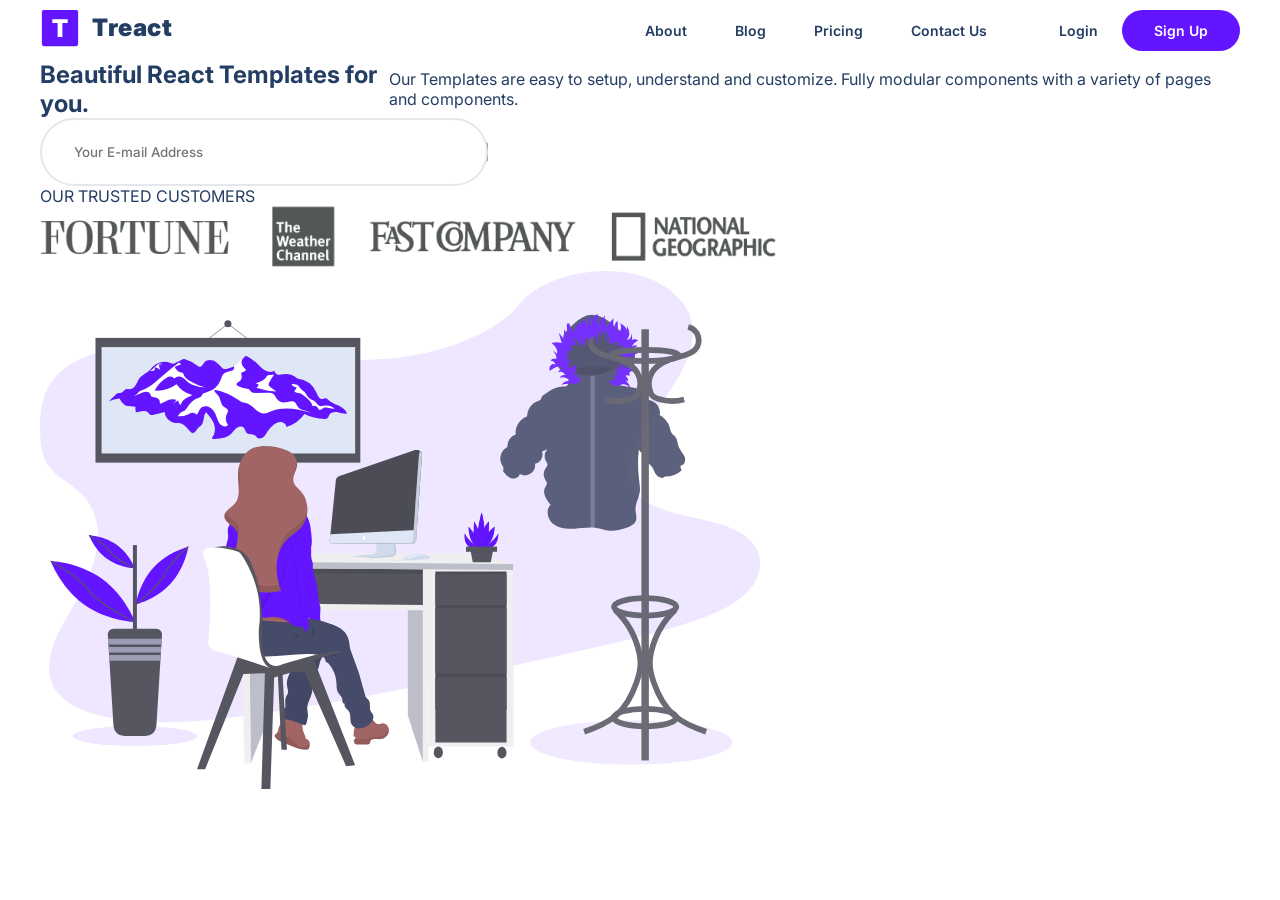
==== Desktop/GitHub Repo/final-project/index.html @ 0d89e8a8 "First steps" ====
<!DOCTYPE html>
<html lang="en">
<head>
    <meta charset="UTF-8">
    <meta name="viewport" content="width=device-width, initial-scale=1.0">
    <title>Treact</title>
    <link rel="stylesheet" href="style.css">
</head>
<body>
    <section class="landing">
        <nav>
            <div class="row nav__row">
                <div class="nav__logo">
                    <img src="./assets/logo.2c489fc453a1783cbadacf914efa3df6.svg" alt="Logo" class="nav__logo--img">
                    <div class="nav__logo--title">Treact</div>
                </div>
                <div class="nav__links">
                    <a href="#" class="nav__link">About</a>
                    <a href="#" class="nav__link">Blog</a>
                    <a href="#" class="nav__link">Pricing</a>
                    <a href="#" class="nav__link">Contact Us</a>
                    <a href="#" class="nav__link login">Login</a>
                    <a href="#" class="nav__link nav__link--primary">Sign Up</a>
                </div>
                <button class="btn__menu"></button>
            </div>
        </nav>
        <div class="menu">
            <button class="btn__menu btn__menu--close"></button>
            <div class="menu__links">
                <a href="#about" class="menu__link">About</a>
                <a href="#blog" class="menu__link">Blog</a>
                <a href="#pricing" class="menu__link">Pricing</a>                    <a href="#contact__us" class="menu__link">Contact Us</a>
                <a href="#login" class="menu__link">Login</a>
                <a href="#signup" class="menu__link menu__link--primary">Sign Up</a>            
            </div>
        </div>
        <header>
            <div class="container">
                <div class="row header__row">
                    <div class="header__description">
                        <h1>
                            Beautiful React Templates <span class="purple">for you.</span>
                        </h1>
                        <p class="header__description--para">
                            Our Templates are easy to setup, understand and customize.  Fully modular components with a variety of pages and components.
                        </p>
                    </div>
                    <div class="header__email">
                        <input type="text" class="header__email--input" placeholder="Your E-mail Address">
                        <button class="header__email--btn">Get Started</button>
                    </div>  
                    <p class="header__customers--title">OUR TRUSTED CUSTOMERS</p>
                    <img src="./assets/customers-logo-strip.680ac7c2e8ae28161d2c.png" alt="" class="header__customers">    
                    <figure class="header__img--wrapper">
                        <img src="./assets/design-illustration-2.6da6a00b20c07c4a9b65d1870679e1b8.svg" alt="" class="header__img">
                    </figure>
                </div>
            </div>
        </header>        

    </section>
    
</body>
</html>
---- Desktop/GitHub Repo/final-project/style.css ----
@import url('https://fonts.googleapis.com/css2?family=DM+Sans:ital,opsz,wght@0,9..40,100..1000;1,9..40,100..1000&family=Inter:ital,opsz,wght@0,14..32,100..900;1,14..32,100..900&family=Roboto:ital,wght@0,100..900;1,100..900&display=swap');

* {
    padding: 0;
    margin: 0;
    box-sizing: border-box;
    color: #243e63;
    font-family: "Inter", sans-serif;
}

.row {
    width: 100%;
    max-width: 1200px;
    margin: 0 auto;
}

a {
    display: inline;
    text-decoration: none;
}

section {
    padding: 0 32px;
}


/* 

NAV 

*/

nav {
    display: flex;
    justify-content: space-between;
    align-items: center;
}

.nav__logo {
    display: flex;
    align-items: center;
    margin: 8px 0;
    padding-bottom: 4px;
}

.nav__logo--img {
    height: 40px;
    width: 40px;
}

.nav__row {
    display: flex;
    justify-content: space-between;
}

.nav__logo--title {
    font-weight: 900;
    font-size: 24px;
    margin-left: 12px;
    padding-bottom: 2px;
    letter-spacing: 0.6px;
}

.nav__links {
    display: flex;
    align-items: center;
    padding-bottom: 2px;
}

.nav__link {
    font-size: 14px;
    font-weight: 600;
    padding-top: 4px;
    margin: 0 24px;
    border-bottom: 2px solid transparent;
}

.login {
    margin-left: 48px;
}

.nav__link--primary {
    margin: 0;
    padding: 10px 32px;
    margin-top: 2px;
    border-radius: 9999px;
    background-color: #6415ff;
    color: white;
    line-height: 1.5;
    border: none;
}

.btn__menu {
    background-color: transparent;
    border: none;
    display: none;
}

button {
    cursor: pointer;
}

.menu {
    position: fixed;
    top: 0;
    right: 0;
    height: 378px;
    margin: 24px 16px;
    padding: 32px;
    background-color: #fff;
    border: 1px solid rgb(229, 231, 235);
    border-radius: 8px;
    z-index: 4;
    visibility: hidden;
    opacity: 0;
    transform: translateX(300%);
    transition: all 300ms ease;
}

.menu__links {
    width: 100%;
    height: 100%;
    display: flex;
    flex-direction: column;
    align-items: center;
}

.menu__link {
    color: #1a202c;
    font-size: 18px;
    font-weight: 600;
    line-height: 1.5;
    margin: 8px 0;
    padding-bottom: 4px;
    border-bottom: 2px solid transparent;
}

.menu__link--primary {
    color: #f7fafc;
    padding: 12px 32px;
    background: 6415ff;
    border-radius: 500px;
    border: none;
}


/*

Header

*/

.header__email {
    width: 100%;
    max-width: 448px;
    height: 68px;
    position: relative;
    display: flex;
    justify-content: flex-end;
    align-items: center;
}

.header__email--input {
    width: 100%;
    border-radius: 500px;
    border: 2px solid rgb(229, 231, 235);
    padding: 20px 192px 20px 32px;
    color: rgb(36, 62, 99);
    font-weight: 500;
    position: absolute;
    top: 0;
    bottom: 0;
    z-index: 1;
    transition: border-color 300ms;
}

.header__row {
    align-items: flex-end;
    
}

.header__description {
    display: flex;
    justify-content: center;
    align-items: center;
}

.header__img {
    width: 100%;
    max-width: 60%;
}


/*

MOBILE RESPONSIVE

*/

@media (max-width: 1024px) {
    header .row {
        flex-direction: column;
        align-items: center;
    }
}
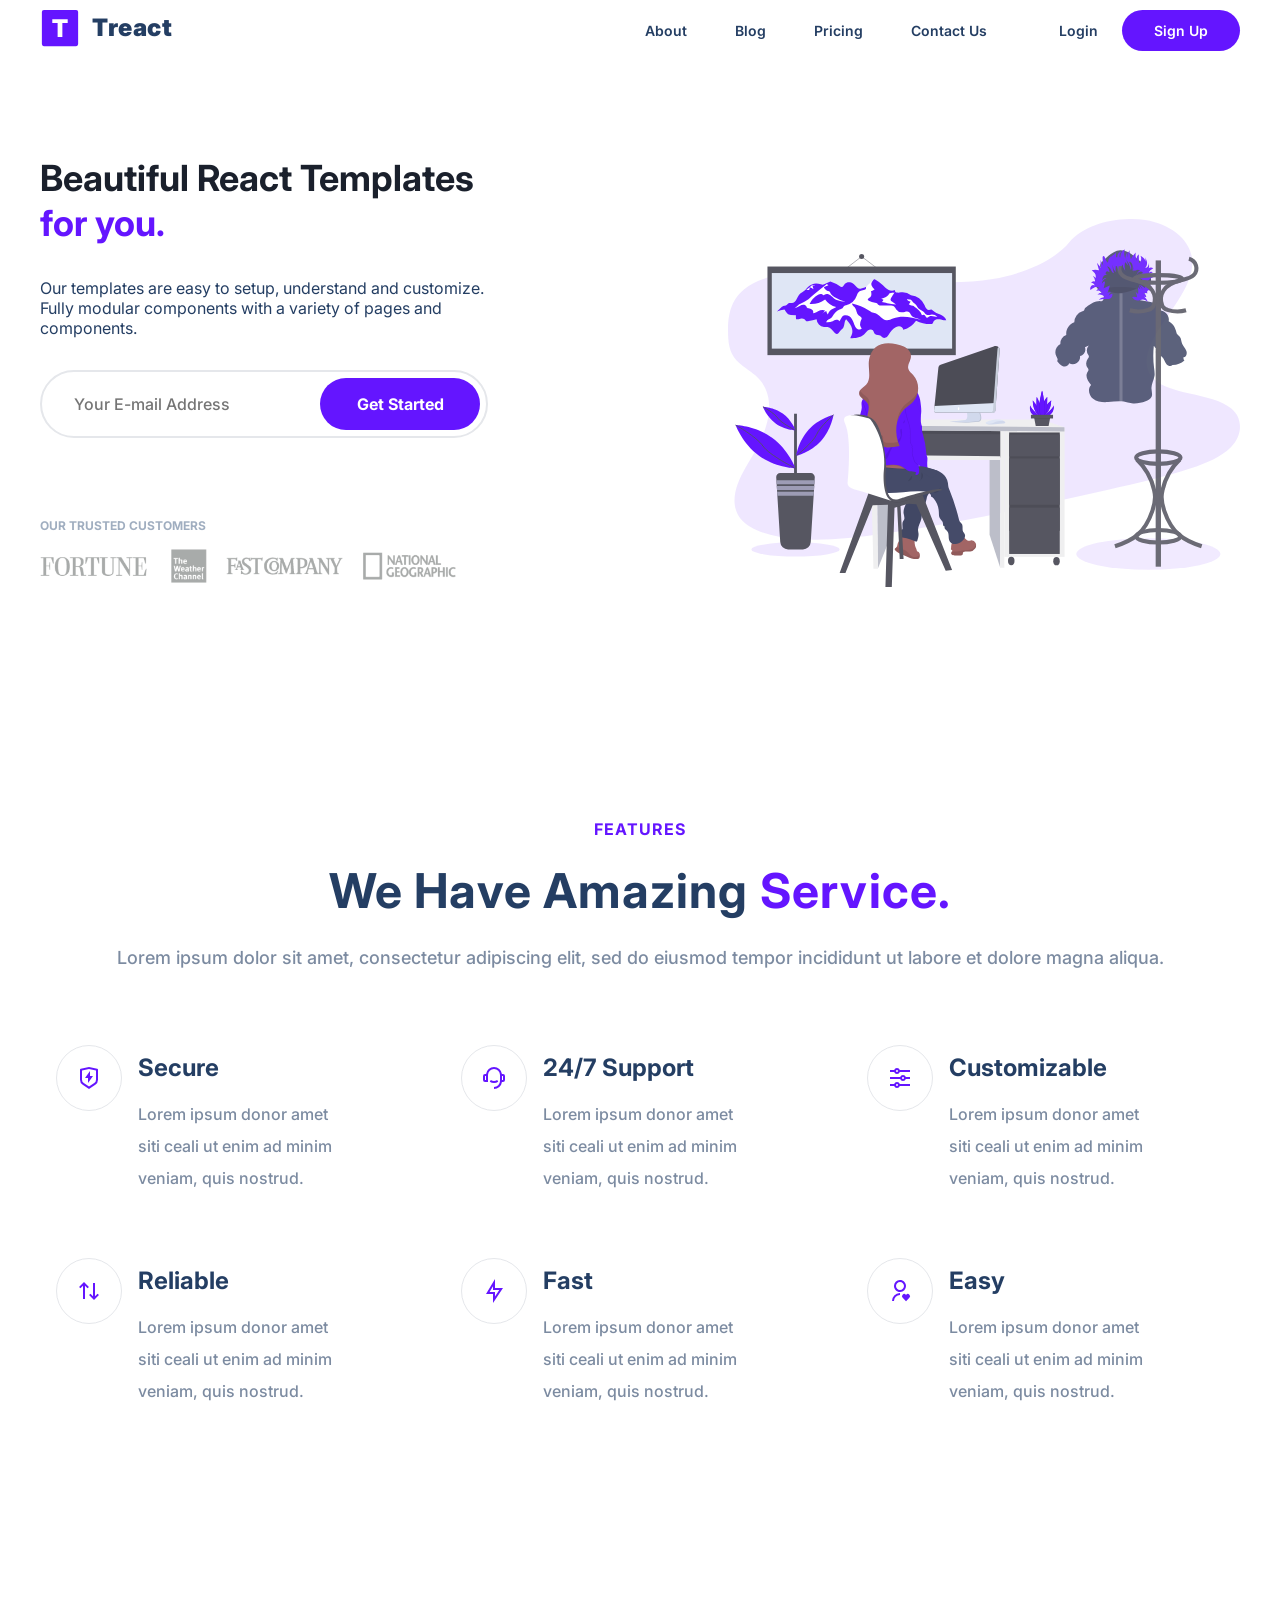
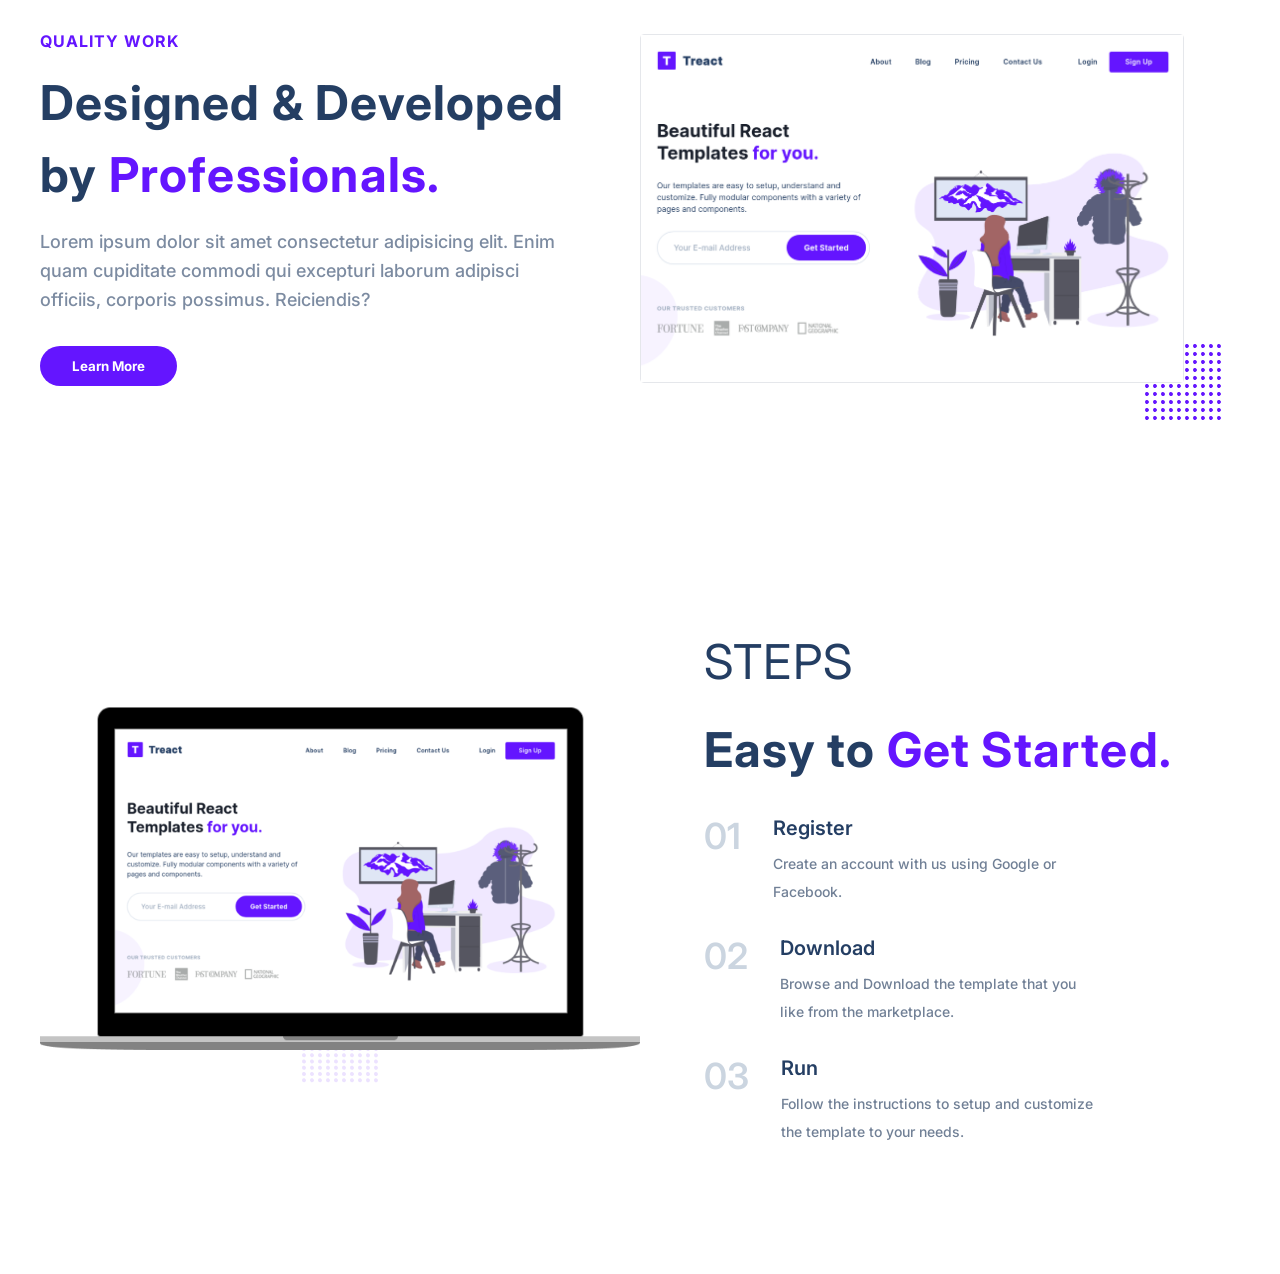
==== commit 5fa5c3f7: "Added Quality, Steps" ====
--- a/Desktop/GitHub Repo/final-project/index.html
+++ b/Desktop/GitHub Repo/final-project/index.html
@@ -22,44 +22,211 @@
                     <a href="#" class="nav__link login">Login</a>
                     <a href="#" class="nav__link nav__link--primary">Sign Up</a>
                 </div>
-                <button class="btn__menu"></button>
+                <button class="btn__menu" onclick="openMenu()">
+                    <svg xmlns="http://www.w3.org/2000/svg" width="24" height="24" viewBox="0 0 24 24" fill="none" stroke="currentColor" stroke-width="2" stroke-linecap="round" stroke-linejoin="round" class="btn__menu--svg">
+                        <line x1="3" y1="12" x2="21" y2="12"></line>
+                        <line x1="3" y1="6" x2="21" y2="6"></line>
+                        <line x1="3" y1="18" x2="21" y2="18"></line>
+                    </svg>
+                </button>
             </div>
         </nav>
         <div class="menu">
-            <button class="btn__menu btn__menu--close"></button>
+            <button class="btn__menu btn__men--close()">
+                <svg xmlns="http://www.w3.org/2000/svg" width="24" height="24" viewBox="0 0 24 24" fill="none" stroke="currentColor" stroke-width="2" stroke-linecap="round" stroke-linejoin="round" class="light___StyledCloseIcon-lj69nl-14 fASujC">
+            <line x1="18" y1="6" x2="6" y2="18"></line>
+            <line x1="6" y1="6" x2="18" y2="18"></line>
+          </svg>
+            </button>
             <div class="menu__links">
-                <a href="#about" class="menu__link">About</a>
-                <a href="#blog" class="menu__link">Blog</a>
-                <a href="#pricing" class="menu__link">Pricing</a>                    <a href="#contact__us" class="menu__link">Contact Us</a>
-                <a href="#login" class="menu__link">Login</a>
-                <a href="#signup" class="menu__link menu__link--primary">Sign Up</a>            
+                <a href="#about" class="menu__link" onclick="closeMenu()">About</a>
+                <a href="#blog" class="menu__link" onclick="closeMenu()">Blog</a>
+                <a href="#pricing" class="menu__link" onclick="closeMenu()">Pricing</a>
+                <a href="#contact us" class="menu__link" onclick="closeMenu()">Contact Us</a>
+                <a href="#login" class="menu__link" onclick="closeMenu()">Login</a>
+                <a href="#signup" class="menu__link" onclick="closeMenu()">Sign up</a>
             </div>
         </div>
         <header>
             <div class="container">
-                <div class="row header__row">
+                <div class="row">
                     <div class="header__description">
                         <h1>
                             Beautiful React Templates <span class="purple">for you.</span>
                         </h1>
                         <p class="header__description--para">
-                            Our Templates are easy to setup, understand and customize.  Fully modular components with a variety of pages and components.
+                            Our templates are easy to setup, understand and customize.  Fully modular components with a variety of pages and components.
                         </p>
-                    </div>
-                    <div class="header__email">
-                        <input type="text" class="header__email--input" placeholder="Your E-mail Address">
-                        <button class="header__email--btn">Get Started</button>
-                    </div>  
-                    <p class="header__customers--title">OUR TRUSTED CUSTOMERS</p>
-                    <img src="./assets/customers-logo-strip.680ac7c2e8ae28161d2c.png" alt="" class="header__customers">    
+                        <div class="header__email">
+                            <input type="text" class="header__email--input" placeholder="Your E-mail Address">
+                            <button class="header__email--btn">Get Started</button>
+                        </div>
+                        <p class="header__customers--title">OUR TRUSTED CUSTOMERS</p>
+                        <img src="./assets/customers-logo-strip.680ac7c2e8ae28161d2c.png" alt="" class="header__customers">
+                    </div>
                     <figure class="header__img--wrapper">
                         <img src="./assets/design-illustration-2.6da6a00b20c07c4a9b65d1870679e1b8.svg" alt="" class="header__img">
                     </figure>
                 </div>
             </div>
-        </header>        
+        </header>
+    </section>
 
-    </section>
+    <main>
+        <section class="features">
+            <div class="container">
+                <div class="row__narrow">
+                    <h4 class="section__tag">FEATURES</h4>
+                    <h2 class="section__title">We Have Amazing <span class="purple">Service.</span></h2>
+                    <div class="section__para">Lorem ipsum dolor sit amet, consectetur adipiscing elit, sed do eiusmod tempor incididunt ut labore et dolore magna aliqua.</div>
+                    <div class="features">
+                        <div class="feature">
+                            <div class="feature__row">
+                                <figure class="feature__img--wrapper">
+                                    <img src="./assets/shield-icon.daefe14b320b14fbd9cbd18908ac93ec.svg" alt="Shield" class="feature__img">
+                                </figure>
+                                <div class="feature__text">
+                                    <h2 class="feature__title">Secure</h2>
+                                    <p class="feature__para">Lorem ipsum donor amet siti ceali ut enim ad minim veniam, quis nostrud.</p>
+                                </div>
+                            </div>
+                        </div>
+                        <div class="feature">
+                            <div class="feature__row">
+                                <figure class="feature__img--wrapper">
+                                    <img src="./assets/support-icon.f9253ffa8cb6ffde5bbaa05eb5136375.svg" alt="Support" class="feature__img">
+                                </figure>
+                                <div class="feature__text">
+                                    <h2 class="feature__title">24/7 Support</h2>
+                                    <p class="feature__para">Lorem ipsum donor amet siti ceali ut enim ad minim veniam, quis nostrud.</p>
+                                </div>
+                            </div>
+                        </div>
+                        <div class="feature">
+                            <div class="feature__row">
+                                <figure class="feature__img--wrapper">
+                                    <img src="./assets/customize-icon.367468c90fd796009b97fbfba67b2c6a.svg" alt="Customizable" class="feature__img">
+                                </figure>
+                                <div class="feature__text">
+                                    <h2 class="feature__title">Customizable</h2>
+                                    <p class="feature__para">Lorem ipsum donor amet siti ceali ut enim ad minim veniam, quis nostrud.</p>
+                                </div>
+                            </div>
+                        </div>
+                        <div class="feature">
+                            <div class="feature__row">
+                                <figure class="feature__img--wrapper">
+                                    <img src="./assets/reliable-icon.1367510a8f0a1bec76dc425d25f92f43.svg" alt="Reliable" class="feature__img">
+                                </figure>
+                                <div class="feature__text">
+                                    <h2 class="feature__title">Reliable</h2>
+                                    <p class="feature__para">Lorem ipsum donor amet siti ceali ut enim ad minim veniam, quis nostrud.</p>
+                                </div>
+                            </div>
+                        </div>
+                        <div class="feature">
+                            <div class="feature__row">
+                                <figure class="feature__img--wrapper">
+                                    <img src="./assets/fast-icon.dbb971a73d4805d2fc3bcdacdb55beba.svg" alt="Fast" class="feature__img">
+                                </figure>
+                                <div class="feature__text">
+                                    <h2 class="feature__title">Fast</h2>
+                                    <p class="feature__para">Lorem ipsum donor amet siti ceali ut enim ad minim veniam, quis nostrud.</p>
+                                </div>
+                            </div>
+                        </div>
+                        <div class="feature">
+                            <div class="feature__row">
+                                <figure class="feature__img--wrapper">
+                                    <img src="./assets/simple-icon.673b7e1750b2a4ef32907fc164828d00.svg" alt="Easy" class="feature__img">
+                                </figure>
+                                <div class="feature__text">
+                                    <h2 class="feature__title">Easy</h2>
+                                    <p class="feature__para">Lorem ipsum donor amet siti ceali ut enim ad minim veniam, quis nostrud.</p>
+                                </div>
+                            </div>
+                        </div>
+                    </div>
+                </div>
+            </div>
+        </section>
+            <section id="quality">
+                <div class="container">
+                    <div class="row">
+                        <div class="quality__description">
+                            <div class="section__tag">Quality Work</div>
+                            <h2 class="section__title">
+                                Designed & Developed by <span class="purple">Professionals.</span>
+                            </h2>
+                            <p class="section__para">
+                                Lorem ipsum dolor sit amet consectetur adipisicing elit. Enim quam cupiditate commodi qui excepturi laborum adipisci officiis, corporis possimus. Reiciendis?
+                            </p>
+                            <button class="btn">Learn More</button>
+                        </div>
+                        <figure class="quality__img--wrapper">
+                            <img src="./assets/hero-screenshot-1.40a097b525c2f8c9808e.png" alt="Hero" class="quality__img">
+                            <svg viewBox="0 0 1280 1280" class="quality__grid">
+                                <path d="M55 33.5C44.5 37 35 47.6 32.8 58.3c-4.3 20.6 16.3 41.2 36.9 36.9 15.5-3.2 27.5-19 26-33.9-1.1-10.5-9-21.3-19-26.2-6.1-2.9-15.5-3.6-21.7-1.6zM183 33.5c-15.1 5-25.3 21.6-22.2 36.2 2.5 11.9 13.6 23 25.4 25.5 19.4 4.1 39.5-14.2 37.5-33.9-1.1-10.5-9-21.3-19-26.2-6.1-2.9-15.5-3.6-21.7-1.6zM311 33.5c-10.5 3.5-20 14.1-22.2 24.8-4.3 20.6 16.3 41.2 36.9 36.9 15.5-3.2 27.5-19 26-33.9-1.1-10.5-9-21.3-19-26.2-6.1-2.9-15.5-3.6-21.7-1.6zM439 33.5c-10.5 3.5-20 14.1-22.2 24.8-4.3 20.6 16.3 41.2 36.9 36.9 15.5-3.2 27.5-19 26-33.9-1.1-10.5-9-21.3-19-26.2-6.1-2.9-15.5-3.6-21.7-1.6zM567 33.5c-10.5 3.5-20 14.1-22.2 24.8-4.3 20.6 16.3 41.2 36.9 36.9 15.5-3.2 27.5-19 26-33.9-1.1-10.5-9-21.3-19-26.2-6.1-2.9-15.5-3.6-21.7-1.6zM695 33.5c-10.5 3.5-20 14.1-22.2 24.8-4.3 20.6 16.3 41.2 36.9 36.9 15.5-3.2 27.5-19 26-33.9-1.1-10.5-9-21.3-19-26.2-6.1-2.9-15.5-3.6-21.7-1.6zM823 33.5c-10.5 3.5-20 14.1-22.2 24.8-4.3 20.6 16.3 41.2 36.9 36.9 15.5-3.2 27.5-19 26-33.9-1.1-10.5-9-21.3-19-26.2-6.1-2.9-15.5-3.6-21.7-1.6zM951 33.5c-10.5 3.5-20 14.1-22.2 24.8-4.3 20.6 16.3 41.2 36.9 36.9 15.5-3.2 27.5-19 26-33.9-1.1-10.5-9-21.3-19-26.2-6.1-2.9-15.5-3.6-21.7-1.6zM1079 33.5c-10.5 3.5-20 14.1-22.2 24.8-2.5 11.7 3.2 24.4 14.2 31.9 10.7 7.4 22.9 7.5 33.7.3 17.7-11.8 20.1-33.8 5.3-48.5-8.5-8.6-20.7-11.9-31-8.5zM1207 33.5c-10.5 3.5-20 14.1-22.2 24.8-2.5 11.7 3.2 24.4 14.2 31.9 10.7 7.4 22.9 7.5 33.7.3 17.7-11.8 20.1-33.8 5.3-48.5-8.5-8.6-20.7-11.9-31-8.5zM55 161.5c-10.5 3.5-20 14.1-22.2 24.8-4.3 20.6 16.3 41.2 36.9 36.9 15.5-3.2 27.5-19 26-33.9-1.1-10.5-9-21.3-19-26.2-6.1-2.9-15.5-3.6-21.7-1.6zM183 161.5c-15.1 5-25.3 21.6-22.2 36.2 2.5 11.9 13.6 23 25.4 25.5 19.4 4.1 39.5-14.2 37.5-33.9-1.1-10.5-9-21.3-19-26.2-6.1-2.9-15.5-3.6-21.7-1.6zM311 161.5c-10.5 3.5-20 14.1-22.2 24.8-4.3 20.6 16.3 41.2 36.9 36.9 15.5-3.2 27.5-19 26-33.9-1.1-10.5-9-21.3-19-26.2-6.1-2.9-15.5-3.6-21.7-1.6zM439 161.5c-10.5 3.5-20 14.1-22.2 24.8-4.3 20.6 16.3 41.2 36.9 36.9 15.5-3.2 27.5-19 26-33.9-1.1-10.5-9-21.3-19-26.2-6.1-2.9-15.5-3.6-21.7-1.6zM567 161.5c-10.5 3.5-20 14.1-22.2 24.8-4.3 20.6 16.3 41.2 36.9 36.9 15.5-3.2 27.5-19 26-33.9-1.1-10.5-9-21.3-19-26.2-6.1-2.9-15.5-3.6-21.7-1.6zM695 161.5c-10.5 3.5-20 14.1-22.2 24.8-4.3 20.6 16.3 41.2 36.9 36.9 15.5-3.2 27.5-19 26-33.9-1.1-10.5-9-21.3-19-26.2-6.1-2.9-15.5-3.6-21.7-1.6zM823 161.5c-10.5 3.5-20 14.1-22.2 24.8-4.3 20.6 16.3 41.2 36.9 36.9 15.5-3.2 27.5-19 26-33.9-1.1-10.5-9-21.3-19-26.2-6.1-2.9-15.5-3.6-21.7-1.6zM951 161.5c-10.5 3.5-20 14.1-22.2 24.8-4.3 20.6 16.3 41.2 36.9 36.9 15.5-3.2 27.5-19 26-33.9-1.1-10.5-9-21.3-19-26.2-6.1-2.9-15.5-3.6-21.7-1.6zM1079 161.5c-10.5 3.5-20 14.1-22.2 24.8-2.5 11.7 3.2 24.4 14.2 31.9 10.7 7.4 22.9 7.5 33.7.3 17.7-11.8 20.1-33.8 5.3-48.5-8.5-8.6-20.7-11.9-31-8.5zM1207 161.5c-10.5 3.5-20 14.1-22.2 24.8-2.5 11.7 3.2 24.4 14.2 31.9 10.7 7.4 22.9 7.5 33.7.3 17.7-11.8 20.1-33.8 5.3-48.5-8.5-8.6-20.7-11.9-31-8.5zM55 289.5c-10.5 3.5-20 14.1-22.2 24.8-4.3 20.6 16.3 41.2 36.9 36.9 15.5-3.2 27.5-19 26-33.9-1.1-10.5-9-21.3-19-26.2-6.1-2.9-15.5-3.6-21.7-1.6zM183 289.5c-10.5 3.5-20 14.1-22.2 24.8-4.3 20.6 16.3 41.2 36.9 36.9 15.5-3.2 27.5-19 26-33.9-1.1-10.5-9-21.3-19-26.2-6.1-2.9-15.5-3.6-21.7-1.6zM311 289.5c-10.5 3.5-20 14.1-22.2 24.8-4.3 20.6 16.3 41.2 36.9 36.9 15.5-3.2 27.5-19 26-33.9-1.1-10.5-9-21.3-19-26.2-6.1-2.9-15.5-3.6-21.7-1.6zM439 289.5c-10.5 3.5-20 14.1-22.2 24.8-4.3 20.6 16.3 41.2 36.9 36.9 15.5-3.2 27.5-19 26-33.9-1.1-10.5-9-21.3-19-26.2-6.1-2.9-15.5-3.6-21.7-1.6zM567 289.5c-10.5 3.5-20 14.1-22.2 24.8-4.3 20.6 16.3 41.2 36.9 36.9 15.5-3.2 27.5-19 26-33.9-1.1-10.5-9-21.3-19-26.2-6.1-2.9-15.5-3.6-21.7-1.6zM695 289.5c-10.5 3.5-20 14.1-22.2 24.8-4.3 20.6 16.3 41.2 36.9 36.9 15.5-3.2 27.5-19 26-33.9-1.1-10.5-9-21.3-19-26.2-6.1-2.9-15.5-3.6-21.7-1.6zM823 289.5c-10.5 3.5-20 14.1-22.2 24.8-4.3 20.6 16.3 41.2 36.9 36.9 15.5-3.2 27.5-19 26-33.9-1.1-10.5-9-21.3-19-26.2-6.1-2.9-15.5-3.6-21.7-1.6zM951 289.5c-10.5 3.5-20 14.1-22.2 24.8-4.3 20.6 16.3 41.2 36.9 36.9 15.5-3.2 27.5-19 26-33.9-1.1-10.5-9-21.3-19-26.2-6.1-2.9-15.5-3.6-21.7-1.6zM1079 289.5c-10.5 3.5-20 14.1-22.2 24.8-4.3 20.6 16.3 41.2 36.9 36.9 15.5-3.2 27.5-19 26-33.9-1.1-10.5-9-21.3-19-26.2-6.1-2.9-15.5-3.6-21.7-1.6zM1207 289.5c-10.5 3.5-20 14.1-22.2 24.8-4.3 20.6 16.3 41.2 36.9 36.9 15.5-3.2 27.5-19 26-33.9-1.1-10.5-9-21.3-19-26.2-6.1-2.9-15.5-3.6-21.7-1.6zM55 417.5c-10.5 3.5-20 14.1-22.2 24.8-4.3 20.6 16.3 41.2 36.9 36.9 15.5-3.2 27.5-19 26-33.9-1.1-10.5-9-21.3-19-26.2-6.1-2.9-15.5-3.6-21.7-1.6zM183 417.5c-10.5 3.5-20 14.1-22.2 24.8-4.3 20.6 16.3 41.2 36.9 36.9 15.5-3.2 27.5-19 26-33.9-1.1-10.5-9-21.3-19-26.2-6.1-2.9-15.5-3.6-21.7-1.6zM311 417.5c-10.5 3.5-20 14.1-22.2 24.8-4.3 20.6 16.3 41.2 36.9 36.9 15.5-3.2 27.5-19 26-33.9-1.1-10.5-9-21.3-19-26.2-6.1-2.9-15.5-3.6-21.7-1.6zM439 417.5c-10.5 3.5-20 14.1-22.2 24.8-4.3 20.6 16.3 41.2 36.9 36.9 15.5-3.2 27.5-19 26-33.9-1.1-10.5-9-21.3-19-26.2-6.1-2.9-15.5-3.6-21.7-1.6zM567 417.5c-10.5 3.5-20 14.1-22.2 24.8-4.3 20.6 16.3 41.2 36.9 36.9 15.5-3.2 27.5-19 26-33.9-1.1-10.5-9-21.3-19-26.2-6.1-2.9-15.5-3.6-21.7-1.6zM695 417.5c-10.5 3.5-20 14.1-22.2 24.8-4.3 20.6 16.3 41.2 36.9 36.9 15.5-3.2 27.5-19 26-33.9-1.1-10.5-9-21.3-19-26.2-6.1-2.9-15.5-3.6-21.7-1.6zM823 417.5c-10.5 3.5-20 14.1-22.2 24.8-4.3 20.6 16.3 41.2 36.9 36.9 15.5-3.2 27.5-19 26-33.9-1.1-10.5-9-21.3-19-26.2-6.1-2.9-15.5-3.6-21.7-1.6zM951 417.5c-10.5 3.5-20 14.1-22.2 24.8-4.3 20.6 16.3 41.2 36.9 36.9 15.5-3.2 27.5-19 26-33.9-1.1-10.5-9-21.3-19-26.2-6.1-2.9-15.5-3.6-21.7-1.6zM1079 417.5c-10.5 3.5-20 14.1-22.2 24.8-4.3 20.6 16.3 41.2 36.9 36.9 15.5-3.2 27.5-19 26-33.9-1.1-10.5-9-21.3-19-26.2-6.1-2.9-15.5-3.6-21.7-1.6zM1207 417.5c-10.5 3.5-20 14.1-22.2 24.8-4.3 20.6 16.3 41.2 36.9 36.9 15.5-3.2 27.5-19 26-33.9-1.1-10.5-9-21.3-19-26.2-6.1-2.9-15.5-3.6-21.7-1.6zM55 545.5c-10.5 3.5-20 14.1-22.2 24.8-4.3 20.6 16.3 41.2 36.9 36.9 15.5-3.2 27.5-19 26-33.9-1.1-10.5-9-21.3-19-26.2-6.1-2.9-15.5-3.6-21.7-1.6zM183 545.5c-10.5 3.5-20 14.1-22.2 24.8-4.3 20.6 16.3 41.2 36.9 36.9 15.5-3.2 27.5-19 26-33.9-1.1-10.5-9-21.3-19-26.2-6.1-2.9-15.5-3.6-21.7-1.6zM311 545.5c-10.5 3.5-20 14.1-22.2 24.8-4.3 20.6 16.3 41.2 36.9 36.9 15.5-3.2 27.5-19 26-33.9-1.1-10.5-9-21.3-19-26.2-6.1-2.9-15.5-3.6-21.7-1.6zM439 545.5c-10.5 3.5-20 14.1-22.2 24.8-4.3 20.6 16.3 41.2 36.9 36.9 15.5-3.2 27.5-19 26-33.9-1.1-10.5-9-21.3-19-26.2-6.1-2.9-15.5-3.6-21.7-1.6zM567 545.5c-10.5 3.5-20 14.1-22.2 24.8-4.3 20.6 16.3 41.2 36.9 36.9 15.5-3.2 27.5-19 26-33.9-1.1-10.5-9-21.3-19-26.2-6.1-2.9-15.5-3.6-21.7-1.6zM695 545.5c-10.5 3.5-20 14.1-22.2 24.8-4.3 20.6 16.3 41.2 36.9 36.9 15.5-3.2 27.5-19 26-33.9-1.1-10.5-9-21.3-19-26.2-6.1-2.9-15.5-3.6-21.7-1.6zM823 545.5c-10.5 3.5-20 14.1-22.2 24.8-4.3 20.6 16.3 41.2 36.9 36.9 15.5-3.2 27.5-19 26-33.9-1.1-10.5-9-21.3-19-26.2-6.1-2.9-15.5-3.6-21.7-1.6zM951 545.5c-10.5 3.5-20 14.1-22.2 24.8-4.3 20.6 16.3 41.2 36.9 36.9 15.5-3.2 27.5-19 26-33.9-1.1-10.5-9-21.3-19-26.2-6.1-2.9-15.5-3.6-21.7-1.6zM1079 545.5c-10.5 3.5-20 14.1-22.2 24.8-4.3 20.6 16.3 41.2 36.9 36.9 15.5-3.2 27.5-19 26-33.9-1.1-10.5-9-21.3-19-26.2-6.1-2.9-15.5-3.6-21.7-1.6zM1207 545.5c-10.5 3.5-20 14.1-22.2 24.8-4.3 20.6 16.3 41.2 36.9 36.9 15.5-3.2 27.5-19 26-33.9-1.1-10.5-9-21.3-19-26.2-6.1-2.9-15.5-3.6-21.7-1.6zM55 673.5c-10.5 3.5-20 14.1-22.2 24.8-4.3 20.6 16.3 41.2 36.9 36.9 15.5-3.2 27.5-19 26-33.9-1.1-10.5-9-21.3-19-26.2-6.1-2.9-15.5-3.6-21.7-1.6zM183 673.5c-10.5 3.5-20 14.1-22.2 24.8-4.3 20.6 16.3 41.2 36.9 36.9 15.5-3.2 27.5-19 26-33.9-1.1-10.5-9-21.3-19-26.2-6.1-2.9-15.5-3.6-21.7-1.6zM311 673.5c-10.5 3.5-20 14.1-22.2 24.8-4.3 20.6 16.3 41.2 36.9 36.9 15.5-3.2 27.5-19 26-33.9-1.1-10.5-9-21.3-19-26.2-6.1-2.9-15.5-3.6-21.7-1.6zM439 673.5c-10.5 3.5-20 14.1-22.2 24.8-4.3 20.6 16.3 41.2 36.9 36.9 15.5-3.2 27.5-19 26-33.9-1.1-10.5-9-21.3-19-26.2-6.1-2.9-15.5-3.6-21.7-1.6zM567 673.5c-10.5 3.5-20 14.1-22.2 24.8-4.3 20.6 16.3 41.2 36.9 36.9 15.5-3.2 27.5-19 26-33.9-1.1-10.5-9-21.3-19-26.2-6.1-2.9-15.5-3.6-21.7-1.6zM695 673.5c-10.5 3.5-20 14.1-22.2 24.8-4.3 20.6 16.3 41.2 36.9 36.9 15.5-3.2 27.5-19 26-33.9-1.1-10.5-9-21.3-19-26.2-6.1-2.9-15.5-3.6-21.7-1.6zM823 673.5c-10.5 3.5-20 14.1-22.2 24.8-4.3 20.6 16.3 41.2 36.9 36.9 15.5-3.2 27.5-19 26-33.9-1.1-10.5-9-21.3-19-26.2-6.1-2.9-15.5-3.6-21.7-1.6zM951 673.5c-10.5 3.5-20 14.1-22.2 24.8-4.3 20.6 16.3 41.2 36.9 36.9 15.5-3.2 27.5-19 26-33.9-1.1-10.5-9-21.3-19-26.2-6.1-2.9-15.5-3.6-21.7-1.6zM1079 673.5c-10.5 3.5-20 14.1-22.2 24.8-4.3 20.6 16.3 41.2 36.9 36.9 15.5-3.2 27.5-19 26-33.9-1.1-10.5-9-21.3-19-26.2-6.1-2.9-15.5-3.6-21.7-1.6zM1207 673.5c-10.5 3.5-20 14.1-22.2 24.8-4.3 20.6 16.3 41.2 36.9 36.9 15.5-3.2 27.5-19 26-33.9-1.1-10.5-9-21.3-19-26.2-6.1-2.9-15.5-3.6-21.7-1.6zM55 801.5c-10.5 3.5-20 14.1-22.2 24.8-4.3 20.6 16.3 41.2 36.9 36.9 15.5-3.2 27.5-19 26-33.9-1.1-10.5-9-21.3-19-26.2-6.1-2.9-15.5-3.6-21.7-1.6zM183 801.5c-10.5 3.5-20 14.1-22.2 24.8-4.3 20.6 16.3 41.2 36.9 36.9 15.5-3.2 27.5-19 26-33.9-1.1-10.5-9-21.3-19-26.2-6.1-2.9-15.5-3.6-21.7-1.6zM311 801.5c-10.5 3.5-20 14.1-22.2 24.8-2.5 11.7 3.2 24.4 14.2 31.9 10.7 7.4 22.9 7.5 33.7.3 17.7-11.8 20.1-33.8 5.3-48.5-8.5-8.6-20.7-11.9-31-8.5zM439 801.5c-10.5 3.5-20 14.1-22.2 24.8-2.5 11.7 3.2 24.4 14.2 31.9 10.7 7.4 22.9 7.5 33.7.3 17.7-11.8 20.1-33.8 5.3-48.5-8.5-8.6-20.7-11.9-31-8.5zM567 801.5c-15.1 5-25.3 21.6-22.2 36.2 2.5 11.9 13.6 23 25.5 25.5 19.3 4.1 39.4-14.2 37.4-33.9-1.1-10.5-9-21.3-19-26.2-6.1-2.9-15.5-3.6-21.7-1.6zM695 801.5c-15.1 5-25.3 21.6-22.2 36.2 2.5 11.9 13.6 23 25.5 25.5 19.3 4.1 39.4-14.2 37.4-33.9-1.1-10.5-9-21.3-19-26.2-6.1-2.9-15.5-3.6-21.7-1.6zM823 801.5c-15.1 5-25.3 21.6-22.2 36.2 2.5 11.9 13.6 23 25.5 25.5 19.3 4.1 39.4-14.2 37.4-33.9-1.1-10.5-9-21.3-19-26.2-6.1-2.9-15.5-3.6-21.7-1.6zM951 801.5c-15.1 5-25.3 21.6-22.2 36.2 2.5 11.9 13.6 23 25.5 25.5 19.3 4.1 39.4-14.2 37.4-33.9-1.1-10.5-9-21.3-19-26.2-6.1-2.9-15.5-3.6-21.7-1.6zM1079 801.5c-10.5 3.5-20 14.1-22.2 24.8-4.3 20.6 16.3 41.2 36.9 36.9 15.5-3.2 27.5-19 26-33.9-1.1-10.5-9-21.3-19-26.2-6.1-2.9-15.5-3.6-21.7-1.6zM1207 801.5c-10.5 3.5-20 14.1-22.2 24.8-4.3 20.6 16.3 41.2 36.9 36.9 15.5-3.2 27.5-19 26-33.9-1.1-10.5-9-21.3-19-26.2-6.1-2.9-15.5-3.6-21.7-1.6zM55 929.5c-10.5 3.5-20 14.1-22.2 24.8-4.3 20.6 16.3 41.2 36.9 36.9 15.5-3.2 27.5-19 26-33.9-1.1-10.5-9-21.3-19-26.2-6.1-2.9-15.5-3.6-21.7-1.6zM183 929.5c-10.5 3.5-20 14.1-22.2 24.8-4.3 20.6 16.3 41.2 36.9 36.9 15.5-3.2 27.5-19 26-33.9-1.1-10.5-9-21.3-19-26.2-6.1-2.9-15.5-3.6-21.7-1.6zM311 929.5c-10.5 3.5-20 14.1-22.2 24.8-2.5 11.7 3.2 24.4 14.2 31.9 10.7 7.4 22.9 7.5 33.7.3 17.7-11.8 20.1-33.8 5.3-48.5-8.5-8.6-20.7-11.9-31-8.5zM439 929.5c-10.5 3.5-20 14.1-22.2 24.8-2.5 11.7 3.2 24.4 14.2 31.9 10.7 7.4 22.9 7.5 33.7.3 17.7-11.8 20.1-33.8 5.3-48.5-8.5-8.6-20.7-11.9-31-8.5zM567 929.5c-15.1 5-25.3 21.6-22.2 36.2 2.5 11.9 13.6 23 25.5 25.5 19.3 4.1 39.4-14.2 37.4-33.9-1.1-10.5-9-21.3-19-26.2-6.1-2.9-15.5-3.6-21.7-1.6zM695 929.5c-15.1 5-25.3 21.6-22.2 36.2 2.5 11.9 13.6 23 25.5 25.5 19.3 4.1 39.4-14.2 37.4-33.9-1.1-10.5-9-21.3-19-26.2-6.1-2.9-15.5-3.6-21.7-1.6zM823 929.5c-15.1 5-25.3 21.6-22.2 36.2 2.5 11.9 13.6 23 25.5 25.5 19.3 4.1 39.4-14.2 37.4-33.9-1.1-10.5-9-21.3-19-26.2-6.1-2.9-15.5-3.6-21.7-1.6zM951 929.5c-15.1 5-25.3 21.6-22.2 36.2 2.5 11.9 13.6 23 25.5 25.5 19.3 4.1 39.4-14.2 37.4-33.9-1.1-10.5-9-21.3-19-26.2-6.1-2.9-15.5-3.6-21.7-1.6zM1079 929.5c-10.5 3.5-20 14.1-22.2 24.8-4.3 20.6 16.3 41.2 36.9 36.9 15.5-3.2 27.5-19 26-33.9-1.1-10.5-9-21.3-19-26.2-6.1-2.9-15.5-3.6-21.7-1.6zM1207 929.5c-10.5 3.5-20 14.1-22.2 24.8-4.3 20.6 16.3 41.2 36.9 36.9 15.5-3.2 27.5-19 26-33.9-1.1-10.5-9-21.3-19-26.2-6.1-2.9-15.5-3.6-21.7-1.6zM55 1057.5c-10.5 3.5-20 14.1-22.2 24.8-4.3 20.6 16.3 41.2 36.9 36.9 15.5-3.2 27.5-19 26-33.9-1.1-10.5-9-21.3-19-26.2-6.1-2.9-15.5-3.6-21.7-1.6zM183 1057.5c-10.5 3.5-20 14.1-22.2 24.8-4.3 20.6 16.3 41.2 36.9 36.9 15.5-3.2 27.5-19 26-33.9-1.1-10.5-9-21.3-19-26.2-6.1-2.9-15.5-3.6-21.7-1.6zM311 1057.5c-10.5 3.5-20 14.1-22.2 24.8-2.5 11.7 3.2 24.4 14.2 31.9 10.7 7.4 22.9 7.5 33.7.3 17.7-11.8 20.1-33.8 5.3-48.5-8.5-8.6-20.7-11.9-31-8.5zM439 1057.5c-10.5 3.5-20 14.1-22.2 24.8-2.5 11.7 3.2 24.4 14.2 31.9 10.7 7.4 22.9 7.5 33.7.3 17.7-11.8 20.1-33.8 5.3-48.5-8.5-8.6-20.7-11.9-31-8.5zM567 1057.5c-10.5 3.5-20 14.1-22.2 24.8-4.3 20.6 16.3 41.2 36.9 36.9 15.5-3.2 27.5-19 26-33.9-1.1-10.5-9-21.3-19-26.2-6.1-2.9-15.5-3.6-21.7-1.6zM695 1057.5c-10.5 3.5-20 14.1-22.2 24.8-4.3 20.6 16.3 41.2 36.9 36.9 15.5-3.2 27.5-19 26-33.9-1.1-10.5-9-21.3-19-26.2-6.1-2.9-15.5-3.6-21.7-1.6zM823 1057.5c-10.5 3.5-20 14.1-22.2 24.8-4.3 20.6 16.3 41.2 36.9 36.9 15.5-3.2 27.5-19 26-33.9-1.1-10.5-9-21.3-19-26.2-6.1-2.9-15.5-3.6-21.7-1.6zM951 1057.5c-10.5 3.5-20 14.1-22.2 24.8-4.3 20.6 16.3 41.2 36.9 36.9 15.5-3.2 27.5-19 26-33.9-1.1-10.5-9-21.3-19-26.2-6.1-2.9-15.5-3.6-21.7-1.6zM1079 1057.5c-10.5 3.5-20 14.1-22.2 24.8-4.3 20.6 16.3 41.2 36.9 36.9 15.5-3.2 27.5-19 26-33.9-1.1-10.5-9-21.3-19-26.2-6.1-2.9-15.5-3.6-21.7-1.6zM1207 1057.5c-10.5 3.5-20 14.1-22.2 24.8-4.3 20.6 16.3 41.2 36.9 36.9 15.5-3.2 27.5-19 26-33.9-1.1-10.5-9-21.3-19-26.2-6.1-2.9-15.5-3.6-21.7-1.6zM55 1185.5c-10.5 3.5-20 14.1-22.2 24.8-4.3 20.6 16.3 41.2 36.9 36.9 15.5-3.2 27.5-19 26-33.9-1.1-10.5-9-21.3-19-26.2-6.1-2.9-15.5-3.6-21.7-1.6zM183 1185.5c-10.5 3.5-20 14.1-22.2 24.8-4.3 20.6 16.3 41.2 36.9 36.9 15.5-3.2 27.5-19 26-33.9-1.1-10.5-9-21.3-19-26.2-6.1-2.9-15.5-3.6-21.7-1.6zM311 1185.5c-10.5 3.5-20 14.1-22.2 24.8-4.3 20.6 16.3 41.2 36.9 36.9 15.5-3.2 27.5-19 26-33.9-1.1-10.5-9-21.3-19-26.2-6.1-2.9-15.5-3.6-21.7-1.6zM439 1185.5c-10.5 3.5-20 14.1-22.2 24.8-4.3 20.6 16.3 41.2 36.9 36.9 15.5-3.2 27.5-19 26-33.9-1.1-10.5-9-21.3-19-26.2-6.1-2.9-15.5-3.6-21.7-1.6zM567 1185.5c-10.5 3.5-20 14.1-22.2 24.8-4.3 20.6 16.3 41.2 36.9 36.9 15.5-3.2 27.5-19 26-33.9-1.1-10.5-9-21.3-19-26.2-6.1-2.9-15.5-3.6-21.7-1.6zM695 1185.5c-10.5 3.5-20 14.1-22.2 24.8-4.3 20.6 16.3 41.2 36.9 36.9 15.5-3.2 27.5-19 26-33.9-1.1-10.5-9-21.3-19-26.2-6.1-2.9-15.5-3.6-21.7-1.6zM823 1185.5c-10.5 3.5-20 14.1-22.2 24.8-4.3 20.6 16.3 41.2 36.9 36.9 15.5-3.2 27.5-19 26-33.9-1.1-10.5-9-21.3-19-26.2-6.1-2.9-15.5-3.6-21.7-1.6zM951 1185.5c-10.5 3.5-20 14.1-22.2 24.8-4.3 20.6 16.3 41.2 36.9 36.9 15.5-3.2 27.5-19 26-33.9-1.1-10.5-9-21.3-19-26.2-6.1-2.9-15.5-3.6-21.7-1.6zM1079 1185.5c-10.5 3.5-20 14.1-22.2 24.8-4.3 20.6 16.3 41.2 36.9 36.9 15.5-3.2 27.5-19 26-33.9-1.1-10.5-9-21.3-19-26.2-6.1-2.9-15.5-3.6-21.7-1.6zM1207 1185.5c-10.5 3.5-20 14.1-22.2 24.8-4.3 20.6 16.3 41.2 36.9 36.9 15.5-3.2 27.5-19 26-33.9-1.1-10.5-9-21.3-19-26.2-6.1-2.9-15.5-3.6-21.7-1.6z"></path>
+                            </svg>
+                        </figure>
+                    </div>
+                </div>
+            </section>
+            <section id="steps">
+                <div class="container">
+                    <div class="row">
+                        <figure class="steps__img--wrapper">
+                            <img src="./assets/hero-screenshot-2.241aac1fbc66db29d873.png" alt="Another Hero" class="steps__img">
+                            <svg viewBox="0 0 1280 1280" class="steps__grid" xmlns="http://www.w3.org/2000/svg">
+                                <defs>
+                                    <path id="line-of-balls" d="M55 33.5C44.5 37 35 47.6 32.8 58.3c-4.3 20.6 16.3 41.2 36.9 36.9 15.5-3.2 27.5-19 26-33.9-1.1-10.5-9-21.3-19-26.2-6.1-2.9-15.5-3.6-21.7-1.6zM183 33.5c-15.1 5-25.3 21.6-22.2 36.2 2.5 11.9 13.6 23 25.4 25.5 19.4 4.1 39.5-14.2 37.5-33.9-1.1-10.5-9-21.3-19-26.2-6.1-2.9-15.5-3.6-21.7-1.6zM311 33.5c-10.5 3.5-20 14.1-22.2 24.8-4.3 20.6 16.3 41.2 36.9 36.9 15.5-3.2 27.5-19 26-33.9-1.1-10.5-9-21.3-19-26.2-6.1-2.9-15.5-3.6-21.7-1.6zM439 33.5c-10.5 3.5-20 14.1-22.2 24.8-4.3 20.6 16.3 41.2 36.9 36.9 15.5-3.2 27.5-19 26-33.9-1.1-10.5-9-21.3-19-26.2-6.1-2.9-15.5-3.6-21.7-1.6zM567 33.5c-10.5 3.5-20 14.1-22.2 24.8-4.3 20.6 16.3 41.2 36.9 36.9 15.5-3.2 27.5-19 26-33.9-1.1-10.5-9-21.3-19-26.2-6.1-2.9-15.5-3.6-21.7-1.6zM695 33.5c-10.5 3.5-20 14.1-22.2 24.8-4.3 20.6 16.3 41.2 36.9 36.9 15.5-3.2 27.5-19 26-33.9-1.1-10.5-9-21.3-19-26.2-6.1-2.9-15.5-3.6-21.7-1.6zM823 33.5c-10.5 3.5-20 14.1-22.2 24.8-4.3 20.6 16.3 41.2 36.9 36.9 15.5-3.2 27.5-19 26-33.9-1.1-10.5-9-21.3-19-26.2-6.1-2.9-15.5-3.6-21.7-1.6zM951 33.5c-10.5 3.5-20 14.1-22.2 24.8-4.3 20.6 16.3 41.2 36.9 36.9 15.5-3.2 27.5-19 26-33.9-1.1-10.5-9-21.3-19-26.2-6.1-2.9-15.5-3.6-21.7-1.6zM1079 33.5c-10.5 3.5-20 14.1-22.2 24.8-2.5 11.7 3.2 24.4 14.2 31.9 10.7 7.4 22.9 7.5 33.7.3 17.7-11.8 20.1-33.8 5.3-48.5-8.5-8.6-20.7-11.9-31-8.5zM1207 33.5c-10.5 3.5-20 14.1-22.2 24.8-2.5 11.7 3.2 24.4 14.2 31.9 10.7 7.4 22.9 7.5 33.7.3 17.7-11.8 20.1-33.8 5.3-48.5-8.5-8.6-20.7-11.9-31-8.5z"></path>
+                                </defs>
+
+                                <!-- Repeat the line 10 times with vertical spacing -->
+                                <g fill="rgba(100, 21, 255, 0.15)">
+                                    <use href="#line-of-balls" transform="translate(0, 0)"></use>
+                                    <use href="#line-of-balls" transform="translate(0, 100)"></use>
+                                    <use href="#line-of-balls" transform="translate(0, 200)"></use>
+                                    <use href="#line-of-balls" transform="translate(0, 300)"></use>
+                                    <use href="#line-of-balls" transform="translate(0, 400)"></use>
+                                    <use href="#line-of-balls" transform="translate(0, 500)"></use>
+                                    <use href="#line-of-balls" transform="translate(0, 600)"></use>
+                                    <use href="#line-of-balls" transform="translate(0, 700)"></use>
+                                    <use href="#line-of-balls" transform="translate(0, 800)"></use>
+                                    <use href="#line-of-balls" transform="translate(0, 900)"></use>
+                                </g>
+                            </svg>
+                        </figure>
+                        <div class="steps__description">
+                            <div class="section__title">STEPS</div>
+                            <h2 class="section__title">Easy to <span class="purple">Get Started.</span></h2>
+                            <div class="step">
+                                <div class="step__number">01</div>
+                                <div class="step__description">
+                                    <div class="step__title">Register</div>
+                                    <p class="step__para">Create an account with us using Google or Facebook.</p>
+                                </div>
+                            </div>
+                            <div class="step">
+                                <div class="step__number">02</div>
+                                <div class="step__description">
+                                    <div class="step__title">Download</div>
+                                    <p class="step__para">Browse and Download the template that you like from the marketplace.</p>
+                                </div>
+                            </div>
+                            <div class="step">                                
+                                <div class="step__number">03</div>
+                                <div class="step__description">
+                                    <div class="step__title">Run</div>
+                                    <p class="step__para">Follow the instructions to setup and customize the template to your needs.</p>
+                                </div>
+                            </div>
+                        </div>
+                    </div>
+                </div>
+            </section>
+        
+    </main>
     
 </body>
 </html>
--- a/Desktop/GitHub Repo/final-project/style.css
+++ b/Desktop/GitHub Repo/final-project/style.css
@@ -22,6 +22,36 @@
 section {
     padding: 0 32px;
 }
+
+button {
+    cursor: pointer;
+}
+
+.purple {
+    color: #6415ff;
+}
+
+.container {
+    padding: 96px 0;
+}
+
+header .row {
+    display: flex;
+    align-items: center;
+    justify-content: space-between;
+}
+
+img {
+    width: 100%;
+}
+
+.row__narrow {
+    display: flex;
+    flex-direction: column;
+    align-items: center;
+}
+
+
 
 
 /* 
@@ -94,10 +124,7 @@
     background-color: transparent;
     border: none;
     display: none;
-}
-
-button {
-    cursor: pointer;
+    transition: all 300ms ease;
 }
 
 .menu {
@@ -143,6 +170,12 @@
     border: none;
 }
 
+.btn__men--close {
+    position: fixed;
+    top: 24px;
+    right: 18px;
+}
+
 
 /*
 
@@ -166,6 +199,7 @@
     border: 2px solid rgb(229, 231, 235);
     padding: 20px 192px 20px 32px;
     color: rgb(36, 62, 99);
+    font-size: 16px;
     font-weight: 500;
     position: absolute;
     top: 0;
@@ -174,15 +208,39 @@
     transition: border-color 300ms;
 }
 
-.header__row {
-    align-items: flex-end;
-    
+.header__email--btn {
+    z-index: 2;
+    margin: 8px;
+    height: calc(100% - 16px);
+    border-radius: 500px;
+    width: 160px;
+    border: none;
+    background-color: #6415ff;
+    color: #fff;
+    font-weight: 700;
+    font-size: 16px;
+    transition: all 300ms ease;
+}
+
+.header__customers--title {
+    margin-top: 80px;
+    color: #a0aec0;
+    font-size: 12px;
+    font-weight: 700;
+}
+
+.header__customers {
+    margin-top: 16px;
+    padding-right: 128px;
+    opacity: 0.5;
 }
 
 .header__description {
-    display: flex;
-    justify-content: center;
-    align-items: center;
+    width: 40%;
+}
+
+.header__description--para {
+    margin: 32px 0;
 }
 
 .header__img {
@@ -190,16 +248,291 @@
     max-width: 60%;
 }
 
+.header__img--wrapper {
+    width: calc(100% - 40%);
+}
+
+
+
 
 /*
 
+FEATURES
+
+*/
+
+#features {
+    position: relative;
+}
+
+.section__tag {
+    font-size: 16px;
+    color: #6415ff;
+    letter-spacing: 1px;
+    font-weight: 700;
+    text-transform: uppercase;
+}
+
+#features .section__title {
+    text-align: center;
+}
+
+.section__title {
+    font-size: 48px;
+    font-weight: 900px;
+    color: rgb(36, 62, 99);
+    line-height: 1.5;
+    margin: 16px 0;
+    letter-spacing: 0.025em;
+}
+
+#features .section__para {
+    text-align: center;
+    max-width: 576px;
+}
+
+.section__para {
+    font-size: 18px;
+    font-weight: 500;
+    color: #7c8ba1;
+    line-height: 1.625;
+}
+
+.features {
+    display: flex;
+    flex-wrap: wrap;
+    margin-top: 40px;
+}
+
+.feature {
+    width: calc(100% / 3);
+}
+
+.feature__row {
+    display: flex;
+    align-items: flex-start;
+    padding: 32px 24px;
+}
+
+.feature__img--wrapper {
+    display: flex;
+    padding: 20px;
+    border: 1px solid #e5e7eb;
+    border-radius: 500px;
+}
+
+.feature__img {
+    width: 24px;
+    height: 24px;
+}
+
+.feature__text {
+    margin-top: 8px;
+    margin-left: 16px;
+}
+
+.feature__para {
+    margin-top: 16px;
+    font-size: 16px;
+    max-width: calc(634px / 3);
+    color: rgb(124, 139, 161);
+    line-height: 2;
+    font-weight: 500;
+}
+
+
+/*
+
+QUALITY
+
+*/
+
+.quality__description, .quality__img--wrapper {
+    width: 50%;
+}
+
+#quality .btn {
+    margin-top: 32px;
+}
+
+.btn {
+    background-color: #6415ff;
+    padding: 12px 32px;
+    border: none;
+    border-radius: 500px;
+    color: #fff;
+    font-weight: bold;
+    transition: all 300ms ease;
+}
+
+.quality__img--wrapper {
+    border-radius: 4px;
+    border: 1px solid rgb(229, 231, 235);
+    position: relative;
+    margin: 0 56px;
+    z-index: 2;
+    display: flex;
+}
+
+#quality .row {
+    display: flex;
+    justify-content: space-between;
+    align-items: center;
+}
+
+.quality__img {
+    z-index: 1;
+}
+
+.quality__grid {
+    transform: translateX(50%) translateY(50%) scaleX(1);
+    width: 80px;
+    height: 80px;
+    position: absolute;
+    right: 0px;
+    bottom: 0px;
+    fill: rgb(100, 21, 255);
+    z-index: 0;
+    display: block;
+}
+
+
+/*
+
+STEPS
+
+*/
+
+#steps .row {
+    display: flex;
+    justify-content: space-between;
+    align-items: center;
+}
+
+.steps__description,
+.steps__img--wrapper {
+    width: 50%;
+}
+
+.steps__img--wrapper {
+    display: flex;
+    position: relative;
+}
+
+.steps {
+    z-index: 2;
+}
+
+.steps__grid {
+    position: absolute;
+    bottom: 100px;
+    left: 50%;
+    transform: translateX(-50%);
+    width: 10rem;
+    height: 10rem;
+    opacity: 0.8;
+    z-index: -10;
+    color: rgb(100, 21, 255);
+    fill: currentColor;
+}
+
+.steps__description {
+    padding: 32px 0;
+    padding-left: 64px;
+}
+
+.step {
+    display: flex;
+    align-items: flex-start;
+    margin-top: 32px;
+}
+
+.step__number {
+    color: #cbd5e0;
+    font-size: 36px;
+    font-weight: 600;
+    line-height: 1;
+}
+
+.step__description {
+    display: flex;
+    flex-direction: column;
+    margin-left: 32px; 
+    max-width: 320px; 
+}
+
+.step__title {
+    font-weight: 600;
+    font-size: 20px;
+    color: #243e63;
+    line-height: 1;
+}
+
+.step__para {
+    font-size: 14px;
+    color: #718096;
+    margin-top: 12px;
+    font-weight: 500;
+    line-height: 2;
+
+}
+
+/*
+
 MOBILE RESPONSIVE
 
 */
+
+@media (max-width: 1280px) {
+    header .row {
+        align-items: flex-end;
+    }
+
+    h1 {
+        font-size: 36px;
+        color: #1a202c;
+        line-height: 1.25;
+    }
+
+    .header__description--para {
+        font-size: 16px;
+    }
+
+    .header__customers {
+        padding-right: 64px;
+    }
+
+    .header__img--wrapper {
+        display: flex;
+        justify-content: flex-end;
+    }
+
+    .header__img {
+        max-width: 512px;
+    }
+
+    .steps__grid {
+    height: 5rem;
+    width: 5rem;
+    bottom: -50px;
+}
+}
 
 @media (max-width: 1024px) {
     header .row {
         flex-direction: column;
         align-items: center;
     }
+
+    .btn__menu {
+        display: block;
+    }
+
+    .nav__links {
+        display: none;
+    }
+
+    .header__description--para {
+    font-size: 16px;
+}
 }
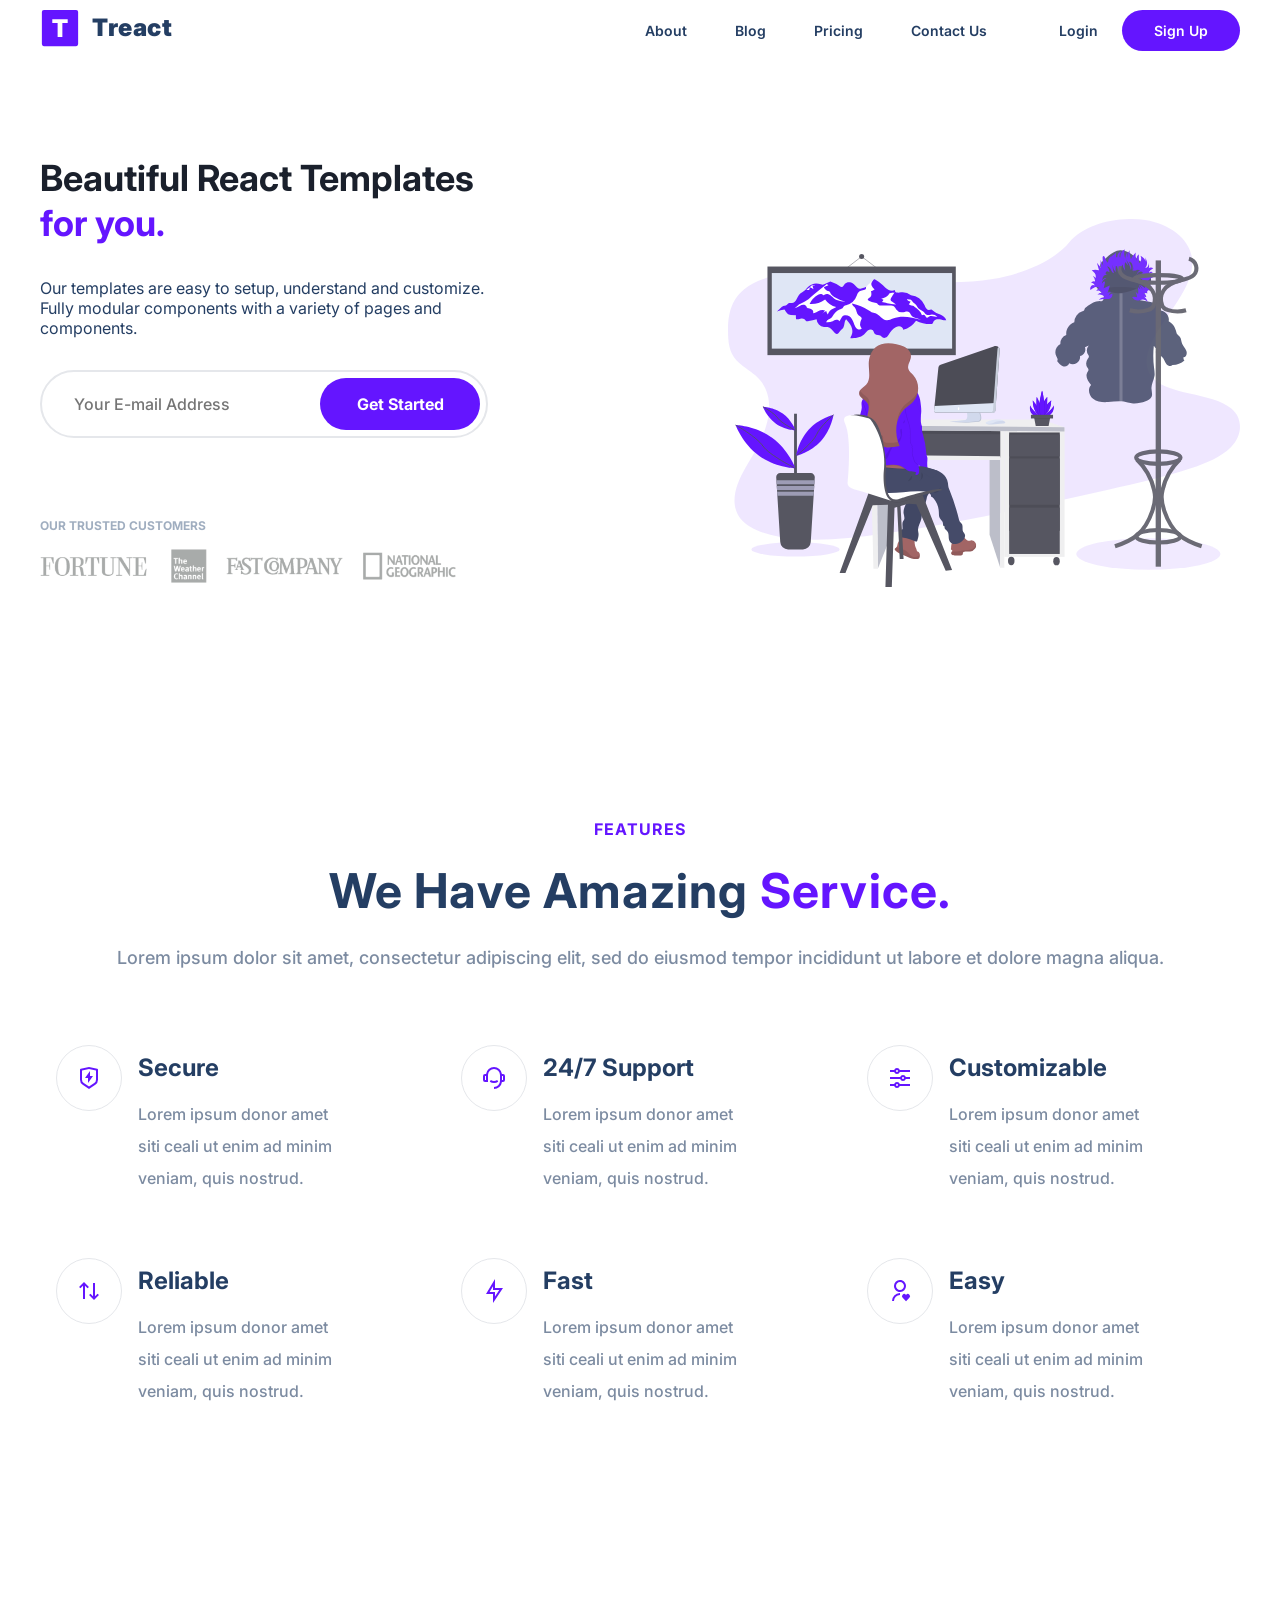
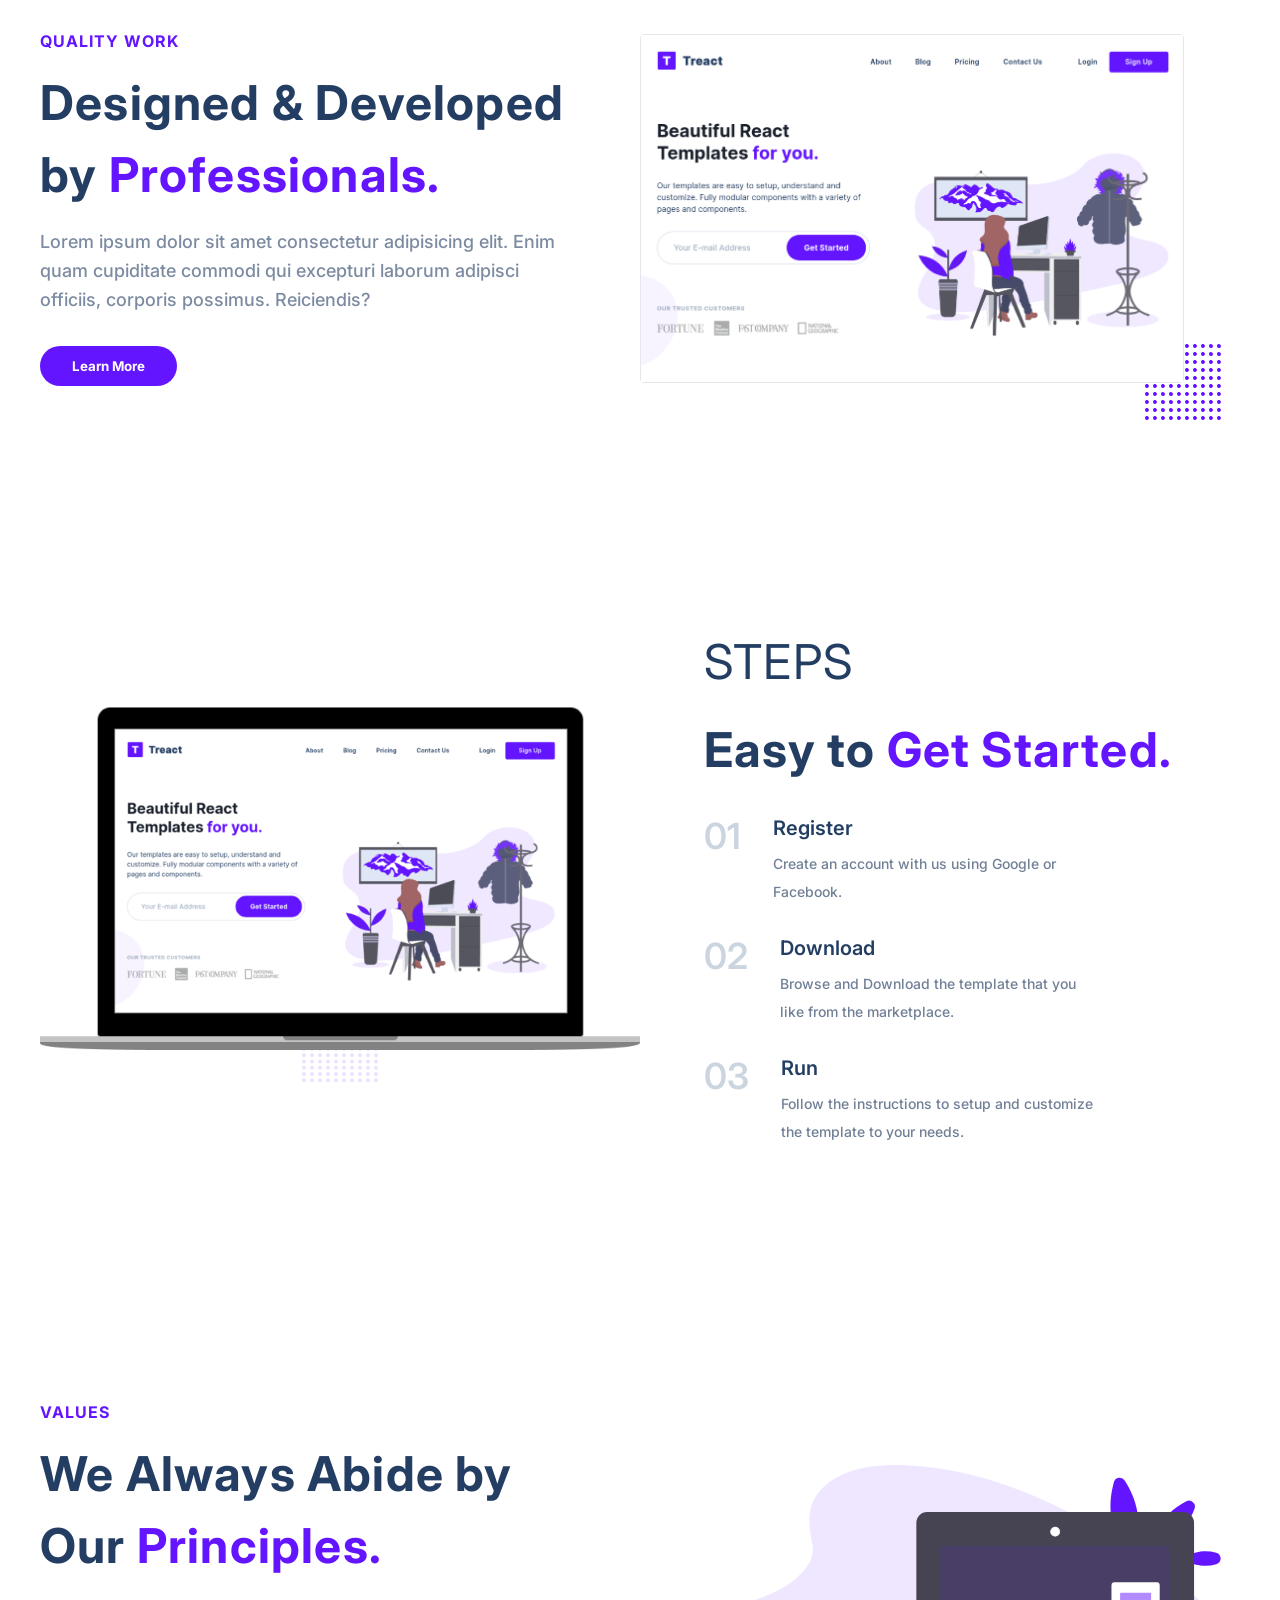
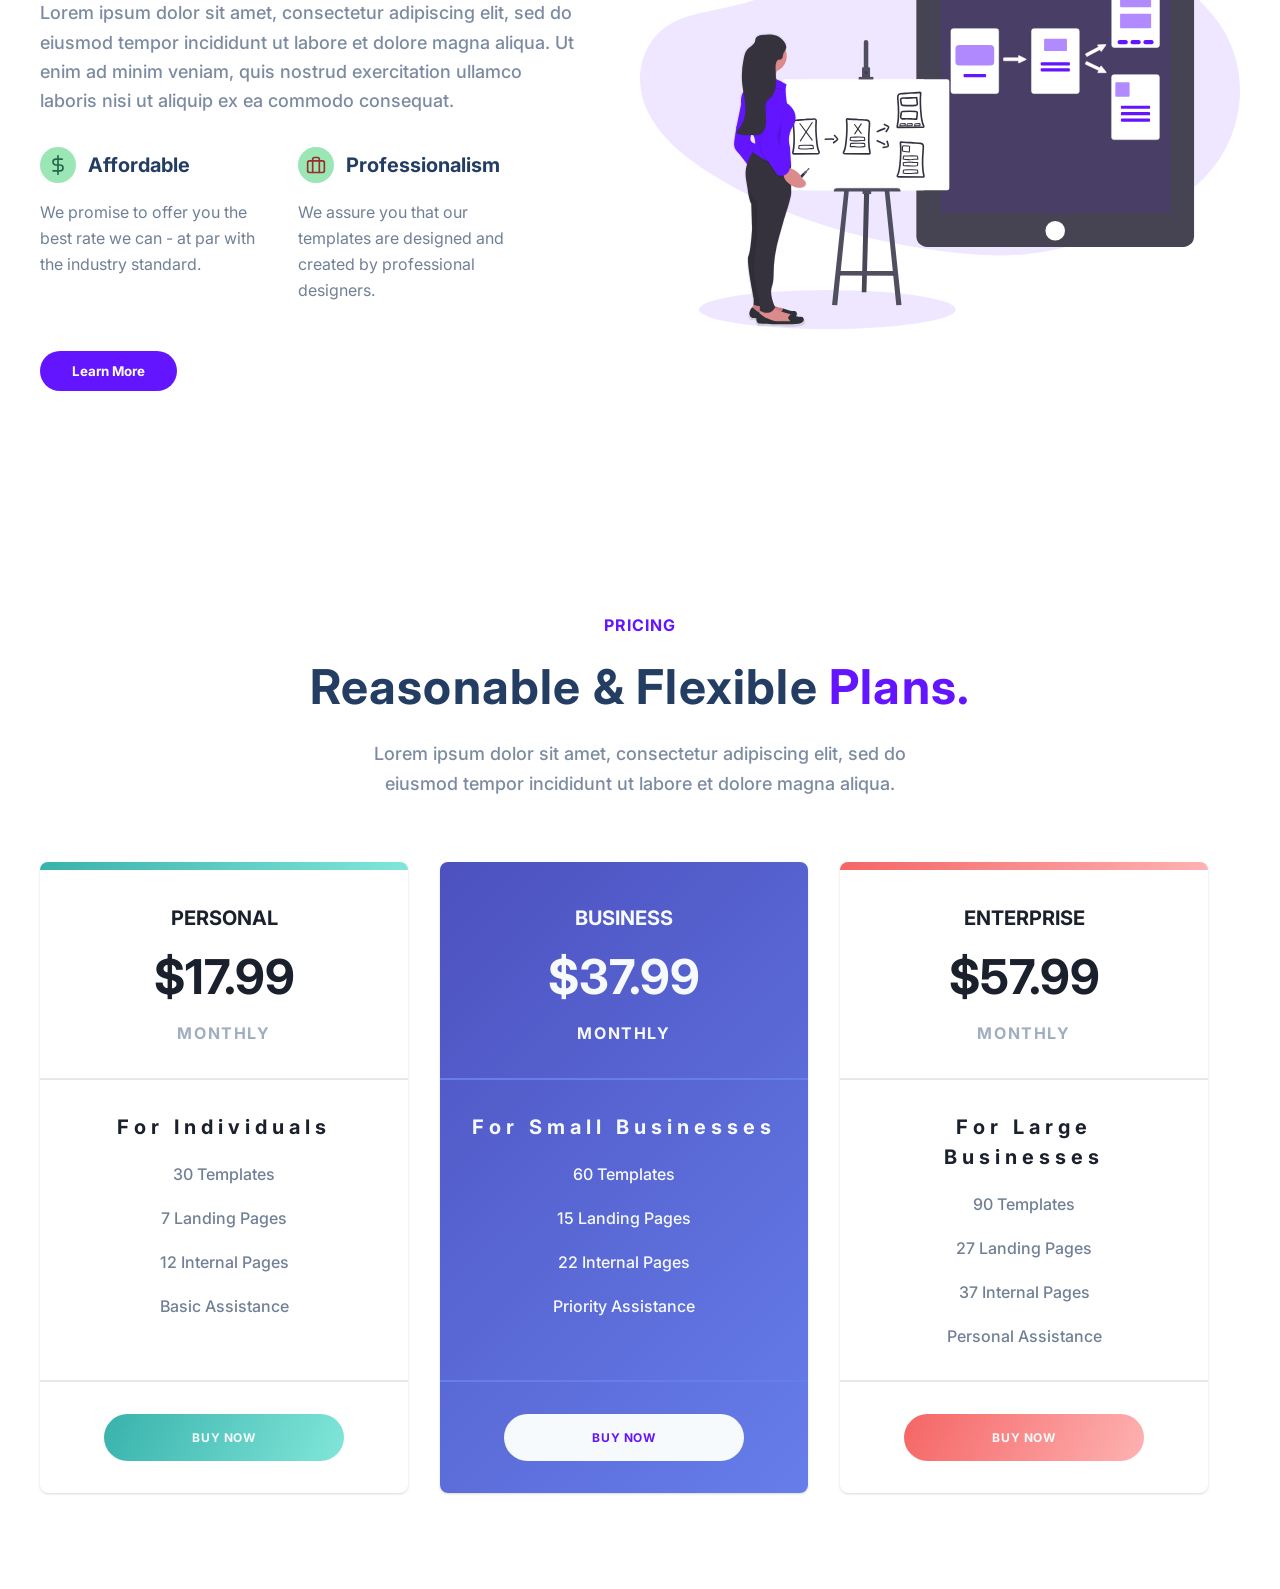
==== commit 37a3a370: "Added Values and Pricing" ====
--- a/Desktop/GitHub Repo/final-project/index.html
+++ b/Desktop/GitHub Repo/final-project/index.html
@@ -150,33 +150,33 @@
                 </div>
             </div>
         </section>
-            <section id="quality">
-                <div class="container">
-                    <div class="row">
-                        <div class="quality__description">
-                            <div class="section__tag">Quality Work</div>
-                            <h2 class="section__title">
-                                Designed & Developed by <span class="purple">Professionals.</span>
-                            </h2>
-                            <p class="section__para">
-                                Lorem ipsum dolor sit amet consectetur adipisicing elit. Enim quam cupiditate commodi qui excepturi laborum adipisci officiis, corporis possimus. Reiciendis?
-                            </p>
-                            <button class="btn">Learn More</button>
-                        </div>
-                        <figure class="quality__img--wrapper">
-                            <img src="./assets/hero-screenshot-1.40a097b525c2f8c9808e.png" alt="Hero" class="quality__img">
+        <section id="quality">
+            <div class="container">
+                <div class="row">
+                    <div class="quality__description">
+                        <div class="section__tag">Quality Work</div>
+                        <h2 class="section__title">
+                            Designed & Developed by <span class="purple">Professionals.</span>
+                        </h2>
+                        <p class="section__para">
+                            Lorem ipsum dolor sit amet consectetur adipisicing elit. Enim quam cupiditate commodi qui excepturi laborum adipisci officiis, corporis possimus. Reiciendis?
+                        </p>
+                        <button class="btn">Learn More</button>
+                    </div>
+                    <figure class="quality__img--wrapper">
+                        <img src="./assets/hero-screenshot-1.40a097b525c2f8c9808e.png" alt="Hero" class="quality__img">
                             <svg viewBox="0 0 1280 1280" class="quality__grid">
                                 <path d="M55 33.5C44.5 37 35 47.6 32.8 58.3c-4.3 20.6 16.3 41.2 36.9 36.9 15.5-3.2 27.5-19 26-33.9-1.1-10.5-9-21.3-19-26.2-6.1-2.9-15.5-3.6-21.7-1.6zM183 33.5c-15.1 5-25.3 21.6-22.2 36.2 2.5 11.9 13.6 23 25.4 25.5 19.4 4.1 39.5-14.2 37.5-33.9-1.1-10.5-9-21.3-19-26.2-6.1-2.9-15.5-3.6-21.7-1.6zM311 33.5c-10.5 3.5-20 14.1-22.2 24.8-4.3 20.6 16.3 41.2 36.9 36.9 15.5-3.2 27.5-19 26-33.9-1.1-10.5-9-21.3-19-26.2-6.1-2.9-15.5-3.6-21.7-1.6zM439 33.5c-10.5 3.5-20 14.1-22.2 24.8-4.3 20.6 16.3 41.2 36.9 36.9 15.5-3.2 27.5-19 26-33.9-1.1-10.5-9-21.3-19-26.2-6.1-2.9-15.5-3.6-21.7-1.6zM567 33.5c-10.5 3.5-20 14.1-22.2 24.8-4.3 20.6 16.3 41.2 36.9 36.9 15.5-3.2 27.5-19 26-33.9-1.1-10.5-9-21.3-19-26.2-6.1-2.9-15.5-3.6-21.7-1.6zM695 33.5c-10.5 3.5-20 14.1-22.2 24.8-4.3 20.6 16.3 41.2 36.9 36.9 15.5-3.2 27.5-19 26-33.9-1.1-10.5-9-21.3-19-26.2-6.1-2.9-15.5-3.6-21.7-1.6zM823 33.5c-10.5 3.5-20 14.1-22.2 24.8-4.3 20.6 16.3 41.2 36.9 36.9 15.5-3.2 27.5-19 26-33.9-1.1-10.5-9-21.3-19-26.2-6.1-2.9-15.5-3.6-21.7-1.6zM951 33.5c-10.5 3.5-20 14.1-22.2 24.8-4.3 20.6 16.3 41.2 36.9 36.9 15.5-3.2 27.5-19 26-33.9-1.1-10.5-9-21.3-19-26.2-6.1-2.9-15.5-3.6-21.7-1.6zM1079 33.5c-10.5 3.5-20 14.1-22.2 24.8-2.5 11.7 3.2 24.4 14.2 31.9 10.7 7.4 22.9 7.5 33.7.3 17.7-11.8 20.1-33.8 5.3-48.5-8.5-8.6-20.7-11.9-31-8.5zM1207 33.5c-10.5 3.5-20 14.1-22.2 24.8-2.5 11.7 3.2 24.4 14.2 31.9 10.7 7.4 22.9 7.5 33.7.3 17.7-11.8 20.1-33.8 5.3-48.5-8.5-8.6-20.7-11.9-31-8.5zM55 161.5c-10.5 3.5-20 14.1-22.2 24.8-4.3 20.6 16.3 41.2 36.9 36.9 15.5-3.2 27.5-19 26-33.9-1.1-10.5-9-21.3-19-26.2-6.1-2.9-15.5-3.6-21.7-1.6zM183 161.5c-15.1 5-25.3 21.6-22.2 36.2 2.5 11.9 13.6 23 25.4 25.5 19.4 4.1 39.5-14.2 37.5-33.9-1.1-10.5-9-21.3-19-26.2-6.1-2.9-15.5-3.6-21.7-1.6zM311 161.5c-10.5 3.5-20 14.1-22.2 24.8-4.3 20.6 16.3 41.2 36.9 36.9 15.5-3.2 27.5-19 26-33.9-1.1-10.5-9-21.3-19-26.2-6.1-2.9-15.5-3.6-21.7-1.6zM439 161.5c-10.5 3.5-20 14.1-22.2 24.8-4.3 20.6 16.3 41.2 36.9 36.9 15.5-3.2 27.5-19 26-33.9-1.1-10.5-9-21.3-19-26.2-6.1-2.9-15.5-3.6-21.7-1.6zM567 161.5c-10.5 3.5-20 14.1-22.2 24.8-4.3 20.6 16.3 41.2 36.9 36.9 15.5-3.2 27.5-19 26-33.9-1.1-10.5-9-21.3-19-26.2-6.1-2.9-15.5-3.6-21.7-1.6zM695 161.5c-10.5 3.5-20 14.1-22.2 24.8-4.3 20.6 16.3 41.2 36.9 36.9 15.5-3.2 27.5-19 26-33.9-1.1-10.5-9-21.3-19-26.2-6.1-2.9-15.5-3.6-21.7-1.6zM823 161.5c-10.5 3.5-20 14.1-22.2 24.8-4.3 20.6 16.3 41.2 36.9 36.9 15.5-3.2 27.5-19 26-33.9-1.1-10.5-9-21.3-19-26.2-6.1-2.9-15.5-3.6-21.7-1.6zM951 161.5c-10.5 3.5-20 14.1-22.2 24.8-4.3 20.6 16.3 41.2 36.9 36.9 15.5-3.2 27.5-19 26-33.9-1.1-10.5-9-21.3-19-26.2-6.1-2.9-15.5-3.6-21.7-1.6zM1079 161.5c-10.5 3.5-20 14.1-22.2 24.8-2.5 11.7 3.2 24.4 14.2 31.9 10.7 7.4 22.9 7.5 33.7.3 17.7-11.8 20.1-33.8 5.3-48.5-8.5-8.6-20.7-11.9-31-8.5zM1207 161.5c-10.5 3.5-20 14.1-22.2 24.8-2.5 11.7 3.2 24.4 14.2 31.9 10.7 7.4 22.9 7.5 33.7.3 17.7-11.8 20.1-33.8 5.3-48.5-8.5-8.6-20.7-11.9-31-8.5zM55 289.5c-10.5 3.5-20 14.1-22.2 24.8-4.3 20.6 16.3 41.2 36.9 36.9 15.5-3.2 27.5-19 26-33.9-1.1-10.5-9-21.3-19-26.2-6.1-2.9-15.5-3.6-21.7-1.6zM183 289.5c-10.5 3.5-20 14.1-22.2 24.8-4.3 20.6 16.3 41.2 36.9 36.9 15.5-3.2 27.5-19 26-33.9-1.1-10.5-9-21.3-19-26.2-6.1-2.9-15.5-3.6-21.7-1.6zM311 289.5c-10.5 3.5-20 14.1-22.2 24.8-4.3 20.6 16.3 41.2 36.9 36.9 15.5-3.2 27.5-19 26-33.9-1.1-10.5-9-21.3-19-26.2-6.1-2.9-15.5-3.6-21.7-1.6zM439 289.5c-10.5 3.5-20 14.1-22.2 24.8-4.3 20.6 16.3 41.2 36.9 36.9 15.5-3.2 27.5-19 26-33.9-1.1-10.5-9-21.3-19-26.2-6.1-2.9-15.5-3.6-21.7-1.6zM567 289.5c-10.5 3.5-20 14.1-22.2 24.8-4.3 20.6 16.3 41.2 36.9 36.9 15.5-3.2 27.5-19 26-33.9-1.1-10.5-9-21.3-19-26.2-6.1-2.9-15.5-3.6-21.7-1.6zM695 289.5c-10.5 3.5-20 14.1-22.2 24.8-4.3 20.6 16.3 41.2 36.9 36.9 15.5-3.2 27.5-19 26-33.9-1.1-10.5-9-21.3-19-26.2-6.1-2.9-15.5-3.6-21.7-1.6zM823 289.5c-10.5 3.5-20 14.1-22.2 24.8-4.3 20.6 16.3 41.2 36.9 36.9 15.5-3.2 27.5-19 26-33.9-1.1-10.5-9-21.3-19-26.2-6.1-2.9-15.5-3.6-21.7-1.6zM951 289.5c-10.5 3.5-20 14.1-22.2 24.8-4.3 20.6 16.3 41.2 36.9 36.9 15.5-3.2 27.5-19 26-33.9-1.1-10.5-9-21.3-19-26.2-6.1-2.9-15.5-3.6-21.7-1.6zM1079 289.5c-10.5 3.5-20 14.1-22.2 24.8-4.3 20.6 16.3 41.2 36.9 36.9 15.5-3.2 27.5-19 26-33.9-1.1-10.5-9-21.3-19-26.2-6.1-2.9-15.5-3.6-21.7-1.6zM1207 289.5c-10.5 3.5-20 14.1-22.2 24.8-4.3 20.6 16.3 41.2 36.9 36.9 15.5-3.2 27.5-19 26-33.9-1.1-10.5-9-21.3-19-26.2-6.1-2.9-15.5-3.6-21.7-1.6zM55 417.5c-10.5 3.5-20 14.1-22.2 24.8-4.3 20.6 16.3 41.2 36.9 36.9 15.5-3.2 27.5-19 26-33.9-1.1-10.5-9-21.3-19-26.2-6.1-2.9-15.5-3.6-21.7-1.6zM183 417.5c-10.5 3.5-20 14.1-22.2 24.8-4.3 20.6 16.3 41.2 36.9 36.9 15.5-3.2 27.5-19 26-33.9-1.1-10.5-9-21.3-19-26.2-6.1-2.9-15.5-3.6-21.7-1.6zM311 417.5c-10.5 3.5-20 14.1-22.2 24.8-4.3 20.6 16.3 41.2 36.9 36.9 15.5-3.2 27.5-19 26-33.9-1.1-10.5-9-21.3-19-26.2-6.1-2.9-15.5-3.6-21.7-1.6zM439 417.5c-10.5 3.5-20 14.1-22.2 24.8-4.3 20.6 16.3 41.2 36.9 36.9 15.5-3.2 27.5-19 26-33.9-1.1-10.5-9-21.3-19-26.2-6.1-2.9-15.5-3.6-21.7-1.6zM567 417.5c-10.5 3.5-20 14.1-22.2 24.8-4.3 20.6 16.3 41.2 36.9 36.9 15.5-3.2 27.5-19 26-33.9-1.1-10.5-9-21.3-19-26.2-6.1-2.9-15.5-3.6-21.7-1.6zM695 417.5c-10.5 3.5-20 14.1-22.2 24.8-4.3 20.6 16.3 41.2 36.9 36.9 15.5-3.2 27.5-19 26-33.9-1.1-10.5-9-21.3-19-26.2-6.1-2.9-15.5-3.6-21.7-1.6zM823 417.5c-10.5 3.5-20 14.1-22.2 24.8-4.3 20.6 16.3 41.2 36.9 36.9 15.5-3.2 27.5-19 26-33.9-1.1-10.5-9-21.3-19-26.2-6.1-2.9-15.5-3.6-21.7-1.6zM951 417.5c-10.5 3.5-20 14.1-22.2 24.8-4.3 20.6 16.3 41.2 36.9 36.9 15.5-3.2 27.5-19 26-33.9-1.1-10.5-9-21.3-19-26.2-6.1-2.9-15.5-3.6-21.7-1.6zM1079 417.5c-10.5 3.5-20 14.1-22.2 24.8-4.3 20.6 16.3 41.2 36.9 36.9 15.5-3.2 27.5-19 26-33.9-1.1-10.5-9-21.3-19-26.2-6.1-2.9-15.5-3.6-21.7-1.6zM1207 417.5c-10.5 3.5-20 14.1-22.2 24.8-4.3 20.6 16.3 41.2 36.9 36.9 15.5-3.2 27.5-19 26-33.9-1.1-10.5-9-21.3-19-26.2-6.1-2.9-15.5-3.6-21.7-1.6zM55 545.5c-10.5 3.5-20 14.1-22.2 24.8-4.3 20.6 16.3 41.2 36.9 36.9 15.5-3.2 27.5-19 26-33.9-1.1-10.5-9-21.3-19-26.2-6.1-2.9-15.5-3.6-21.7-1.6zM183 545.5c-10.5 3.5-20 14.1-22.2 24.8-4.3 20.6 16.3 41.2 36.9 36.9 15.5-3.2 27.5-19 26-33.9-1.1-10.5-9-21.3-19-26.2-6.1-2.9-15.5-3.6-21.7-1.6zM311 545.5c-10.5 3.5-20 14.1-22.2 24.8-4.3 20.6 16.3 41.2 36.9 36.9 15.5-3.2 27.5-19 26-33.9-1.1-10.5-9-21.3-19-26.2-6.1-2.9-15.5-3.6-21.7-1.6zM439 545.5c-10.5 3.5-20 14.1-22.2 24.8-4.3 20.6 16.3 41.2 36.9 36.9 15.5-3.2 27.5-19 26-33.9-1.1-10.5-9-21.3-19-26.2-6.1-2.9-15.5-3.6-21.7-1.6zM567 545.5c-10.5 3.5-20 14.1-22.2 24.8-4.3 20.6 16.3 41.2 36.9 36.9 15.5-3.2 27.5-19 26-33.9-1.1-10.5-9-21.3-19-26.2-6.1-2.9-15.5-3.6-21.7-1.6zM695 545.5c-10.5 3.5-20 14.1-22.2 24.8-4.3 20.6 16.3 41.2 36.9 36.9 15.5-3.2 27.5-19 26-33.9-1.1-10.5-9-21.3-19-26.2-6.1-2.9-15.5-3.6-21.7-1.6zM823 545.5c-10.5 3.5-20 14.1-22.2 24.8-4.3 20.6 16.3 41.2 36.9 36.9 15.5-3.2 27.5-19 26-33.9-1.1-10.5-9-21.3-19-26.2-6.1-2.9-15.5-3.6-21.7-1.6zM951 545.5c-10.5 3.5-20 14.1-22.2 24.8-4.3 20.6 16.3 41.2 36.9 36.9 15.5-3.2 27.5-19 26-33.9-1.1-10.5-9-21.3-19-26.2-6.1-2.9-15.5-3.6-21.7-1.6zM1079 545.5c-10.5 3.5-20 14.1-22.2 24.8-4.3 20.6 16.3 41.2 36.9 36.9 15.5-3.2 27.5-19 26-33.9-1.1-10.5-9-21.3-19-26.2-6.1-2.9-15.5-3.6-21.7-1.6zM1207 545.5c-10.5 3.5-20 14.1-22.2 24.8-4.3 20.6 16.3 41.2 36.9 36.9 15.5-3.2 27.5-19 26-33.9-1.1-10.5-9-21.3-19-26.2-6.1-2.9-15.5-3.6-21.7-1.6zM55 673.5c-10.5 3.5-20 14.1-22.2 24.8-4.3 20.6 16.3 41.2 36.9 36.9 15.5-3.2 27.5-19 26-33.9-1.1-10.5-9-21.3-19-26.2-6.1-2.9-15.5-3.6-21.7-1.6zM183 673.5c-10.5 3.5-20 14.1-22.2 24.8-4.3 20.6 16.3 41.2 36.9 36.9 15.5-3.2 27.5-19 26-33.9-1.1-10.5-9-21.3-19-26.2-6.1-2.9-15.5-3.6-21.7-1.6zM311 673.5c-10.5 3.5-20 14.1-22.2 24.8-4.3 20.6 16.3 41.2 36.9 36.9 15.5-3.2 27.5-19 26-33.9-1.1-10.5-9-21.3-19-26.2-6.1-2.9-15.5-3.6-21.7-1.6zM439 673.5c-10.5 3.5-20 14.1-22.2 24.8-4.3 20.6 16.3 41.2 36.9 36.9 15.5-3.2 27.5-19 26-33.9-1.1-10.5-9-21.3-19-26.2-6.1-2.9-15.5-3.6-21.7-1.6zM567 673.5c-10.5 3.5-20 14.1-22.2 24.8-4.3 20.6 16.3 41.2 36.9 36.9 15.5-3.2 27.5-19 26-33.9-1.1-10.5-9-21.3-19-26.2-6.1-2.9-15.5-3.6-21.7-1.6zM695 673.5c-10.5 3.5-20 14.1-22.2 24.8-4.3 20.6 16.3 41.2 36.9 36.9 15.5-3.2 27.5-19 26-33.9-1.1-10.5-9-21.3-19-26.2-6.1-2.9-15.5-3.6-21.7-1.6zM823 673.5c-10.5 3.5-20 14.1-22.2 24.8-4.3 20.6 16.3 41.2 36.9 36.9 15.5-3.2 27.5-19 26-33.9-1.1-10.5-9-21.3-19-26.2-6.1-2.9-15.5-3.6-21.7-1.6zM951 673.5c-10.5 3.5-20 14.1-22.2 24.8-4.3 20.6 16.3 41.2 36.9 36.9 15.5-3.2 27.5-19 26-33.9-1.1-10.5-9-21.3-19-26.2-6.1-2.9-15.5-3.6-21.7-1.6zM1079 673.5c-10.5 3.5-20 14.1-22.2 24.8-4.3 20.6 16.3 41.2 36.9 36.9 15.5-3.2 27.5-19 26-33.9-1.1-10.5-9-21.3-19-26.2-6.1-2.9-15.5-3.6-21.7-1.6zM1207 673.5c-10.5 3.5-20 14.1-22.2 24.8-4.3 20.6 16.3 41.2 36.9 36.9 15.5-3.2 27.5-19 26-33.9-1.1-10.5-9-21.3-19-26.2-6.1-2.9-15.5-3.6-21.7-1.6zM55 801.5c-10.5 3.5-20 14.1-22.2 24.8-4.3 20.6 16.3 41.2 36.9 36.9 15.5-3.2 27.5-19 26-33.9-1.1-10.5-9-21.3-19-26.2-6.1-2.9-15.5-3.6-21.7-1.6zM183 801.5c-10.5 3.5-20 14.1-22.2 24.8-4.3 20.6 16.3 41.2 36.9 36.9 15.5-3.2 27.5-19 26-33.9-1.1-10.5-9-21.3-19-26.2-6.1-2.9-15.5-3.6-21.7-1.6zM311 801.5c-10.5 3.5-20 14.1-22.2 24.8-2.5 11.7 3.2 24.4 14.2 31.9 10.7 7.4 22.9 7.5 33.7.3 17.7-11.8 20.1-33.8 5.3-48.5-8.5-8.6-20.7-11.9-31-8.5zM439 801.5c-10.5 3.5-20 14.1-22.2 24.8-2.5 11.7 3.2 24.4 14.2 31.9 10.7 7.4 22.9 7.5 33.7.3 17.7-11.8 20.1-33.8 5.3-48.5-8.5-8.6-20.7-11.9-31-8.5zM567 801.5c-15.1 5-25.3 21.6-22.2 36.2 2.5 11.9 13.6 23 25.5 25.5 19.3 4.1 39.4-14.2 37.4-33.9-1.1-10.5-9-21.3-19-26.2-6.1-2.9-15.5-3.6-21.7-1.6zM695 801.5c-15.1 5-25.3 21.6-22.2 36.2 2.5 11.9 13.6 23 25.5 25.5 19.3 4.1 39.4-14.2 37.4-33.9-1.1-10.5-9-21.3-19-26.2-6.1-2.9-15.5-3.6-21.7-1.6zM823 801.5c-15.1 5-25.3 21.6-22.2 36.2 2.5 11.9 13.6 23 25.5 25.5 19.3 4.1 39.4-14.2 37.4-33.9-1.1-10.5-9-21.3-19-26.2-6.1-2.9-15.5-3.6-21.7-1.6zM951 801.5c-15.1 5-25.3 21.6-22.2 36.2 2.5 11.9 13.6 23 25.5 25.5 19.3 4.1 39.4-14.2 37.4-33.9-1.1-10.5-9-21.3-19-26.2-6.1-2.9-15.5-3.6-21.7-1.6zM1079 801.5c-10.5 3.5-20 14.1-22.2 24.8-4.3 20.6 16.3 41.2 36.9 36.9 15.5-3.2 27.5-19 26-33.9-1.1-10.5-9-21.3-19-26.2-6.1-2.9-15.5-3.6-21.7-1.6zM1207 801.5c-10.5 3.5-20 14.1-22.2 24.8-4.3 20.6 16.3 41.2 36.9 36.9 15.5-3.2 27.5-19 26-33.9-1.1-10.5-9-21.3-19-26.2-6.1-2.9-15.5-3.6-21.7-1.6zM55 929.5c-10.5 3.5-20 14.1-22.2 24.8-4.3 20.6 16.3 41.2 36.9 36.9 15.5-3.2 27.5-19 26-33.9-1.1-10.5-9-21.3-19-26.2-6.1-2.9-15.5-3.6-21.7-1.6zM183 929.5c-10.5 3.5-20 14.1-22.2 24.8-4.3 20.6 16.3 41.2 36.9 36.9 15.5-3.2 27.5-19 26-33.9-1.1-10.5-9-21.3-19-26.2-6.1-2.9-15.5-3.6-21.7-1.6zM311 929.5c-10.5 3.5-20 14.1-22.2 24.8-2.5 11.7 3.2 24.4 14.2 31.9 10.7 7.4 22.9 7.5 33.7.3 17.7-11.8 20.1-33.8 5.3-48.5-8.5-8.6-20.7-11.9-31-8.5zM439 929.5c-10.5 3.5-20 14.1-22.2 24.8-2.5 11.7 3.2 24.4 14.2 31.9 10.7 7.4 22.9 7.5 33.7.3 17.7-11.8 20.1-33.8 5.3-48.5-8.5-8.6-20.7-11.9-31-8.5zM567 929.5c-15.1 5-25.3 21.6-22.2 36.2 2.5 11.9 13.6 23 25.5 25.5 19.3 4.1 39.4-14.2 37.4-33.9-1.1-10.5-9-21.3-19-26.2-6.1-2.9-15.5-3.6-21.7-1.6zM695 929.5c-15.1 5-25.3 21.6-22.2 36.2 2.5 11.9 13.6 23 25.5 25.5 19.3 4.1 39.4-14.2 37.4-33.9-1.1-10.5-9-21.3-19-26.2-6.1-2.9-15.5-3.6-21.7-1.6zM823 929.5c-15.1 5-25.3 21.6-22.2 36.2 2.5 11.9 13.6 23 25.5 25.5 19.3 4.1 39.4-14.2 37.4-33.9-1.1-10.5-9-21.3-19-26.2-6.1-2.9-15.5-3.6-21.7-1.6zM951 929.5c-15.1 5-25.3 21.6-22.2 36.2 2.5 11.9 13.6 23 25.5 25.5 19.3 4.1 39.4-14.2 37.4-33.9-1.1-10.5-9-21.3-19-26.2-6.1-2.9-15.5-3.6-21.7-1.6zM1079 929.5c-10.5 3.5-20 14.1-22.2 24.8-4.3 20.6 16.3 41.2 36.9 36.9 15.5-3.2 27.5-19 26-33.9-1.1-10.5-9-21.3-19-26.2-6.1-2.9-15.5-3.6-21.7-1.6zM1207 929.5c-10.5 3.5-20 14.1-22.2 24.8-4.3 20.6 16.3 41.2 36.9 36.9 15.5-3.2 27.5-19 26-33.9-1.1-10.5-9-21.3-19-26.2-6.1-2.9-15.5-3.6-21.7-1.6zM55 1057.5c-10.5 3.5-20 14.1-22.2 24.8-4.3 20.6 16.3 41.2 36.9 36.9 15.5-3.2 27.5-19 26-33.9-1.1-10.5-9-21.3-19-26.2-6.1-2.9-15.5-3.6-21.7-1.6zM183 1057.5c-10.5 3.5-20 14.1-22.2 24.8-4.3 20.6 16.3 41.2 36.9 36.9 15.5-3.2 27.5-19 26-33.9-1.1-10.5-9-21.3-19-26.2-6.1-2.9-15.5-3.6-21.7-1.6zM311 1057.5c-10.5 3.5-20 14.1-22.2 24.8-2.5 11.7 3.2 24.4 14.2 31.9 10.7 7.4 22.9 7.5 33.7.3 17.7-11.8 20.1-33.8 5.3-48.5-8.5-8.6-20.7-11.9-31-8.5zM439 1057.5c-10.5 3.5-20 14.1-22.2 24.8-2.5 11.7 3.2 24.4 14.2 31.9 10.7 7.4 22.9 7.5 33.7.3 17.7-11.8 20.1-33.8 5.3-48.5-8.5-8.6-20.7-11.9-31-8.5zM567 1057.5c-10.5 3.5-20 14.1-22.2 24.8-4.3 20.6 16.3 41.2 36.9 36.9 15.5-3.2 27.5-19 26-33.9-1.1-10.5-9-21.3-19-26.2-6.1-2.9-15.5-3.6-21.7-1.6zM695 1057.5c-10.5 3.5-20 14.1-22.2 24.8-4.3 20.6 16.3 41.2 36.9 36.9 15.5-3.2 27.5-19 26-33.9-1.1-10.5-9-21.3-19-26.2-6.1-2.9-15.5-3.6-21.7-1.6zM823 1057.5c-10.5 3.5-20 14.1-22.2 24.8-4.3 20.6 16.3 41.2 36.9 36.9 15.5-3.2 27.5-19 26-33.9-1.1-10.5-9-21.3-19-26.2-6.1-2.9-15.5-3.6-21.7-1.6zM951 1057.5c-10.5 3.5-20 14.1-22.2 24.8-4.3 20.6 16.3 41.2 36.9 36.9 15.5-3.2 27.5-19 26-33.9-1.1-10.5-9-21.3-19-26.2-6.1-2.9-15.5-3.6-21.7-1.6zM1079 1057.5c-10.5 3.5-20 14.1-22.2 24.8-4.3 20.6 16.3 41.2 36.9 36.9 15.5-3.2 27.5-19 26-33.9-1.1-10.5-9-21.3-19-26.2-6.1-2.9-15.5-3.6-21.7-1.6zM1207 1057.5c-10.5 3.5-20 14.1-22.2 24.8-4.3 20.6 16.3 41.2 36.9 36.9 15.5-3.2 27.5-19 26-33.9-1.1-10.5-9-21.3-19-26.2-6.1-2.9-15.5-3.6-21.7-1.6zM55 1185.5c-10.5 3.5-20 14.1-22.2 24.8-4.3 20.6 16.3 41.2 36.9 36.9 15.5-3.2 27.5-19 26-33.9-1.1-10.5-9-21.3-19-26.2-6.1-2.9-15.5-3.6-21.7-1.6zM183 1185.5c-10.5 3.5-20 14.1-22.2 24.8-4.3 20.6 16.3 41.2 36.9 36.9 15.5-3.2 27.5-19 26-33.9-1.1-10.5-9-21.3-19-26.2-6.1-2.9-15.5-3.6-21.7-1.6zM311 1185.5c-10.5 3.5-20 14.1-22.2 24.8-4.3 20.6 16.3 41.2 36.9 36.9 15.5-3.2 27.5-19 26-33.9-1.1-10.5-9-21.3-19-26.2-6.1-2.9-15.5-3.6-21.7-1.6zM439 1185.5c-10.5 3.5-20 14.1-22.2 24.8-4.3 20.6 16.3 41.2 36.9 36.9 15.5-3.2 27.5-19 26-33.9-1.1-10.5-9-21.3-19-26.2-6.1-2.9-15.5-3.6-21.7-1.6zM567 1185.5c-10.5 3.5-20 14.1-22.2 24.8-4.3 20.6 16.3 41.2 36.9 36.9 15.5-3.2 27.5-19 26-33.9-1.1-10.5-9-21.3-19-26.2-6.1-2.9-15.5-3.6-21.7-1.6zM695 1185.5c-10.5 3.5-20 14.1-22.2 24.8-4.3 20.6 16.3 41.2 36.9 36.9 15.5-3.2 27.5-19 26-33.9-1.1-10.5-9-21.3-19-26.2-6.1-2.9-15.5-3.6-21.7-1.6zM823 1185.5c-10.5 3.5-20 14.1-22.2 24.8-4.3 20.6 16.3 41.2 36.9 36.9 15.5-3.2 27.5-19 26-33.9-1.1-10.5-9-21.3-19-26.2-6.1-2.9-15.5-3.6-21.7-1.6zM951 1185.5c-10.5 3.5-20 14.1-22.2 24.8-4.3 20.6 16.3 41.2 36.9 36.9 15.5-3.2 27.5-19 26-33.9-1.1-10.5-9-21.3-19-26.2-6.1-2.9-15.5-3.6-21.7-1.6zM1079 1185.5c-10.5 3.5-20 14.1-22.2 24.8-4.3 20.6 16.3 41.2 36.9 36.9 15.5-3.2 27.5-19 26-33.9-1.1-10.5-9-21.3-19-26.2-6.1-2.9-15.5-3.6-21.7-1.6zM1207 1185.5c-10.5 3.5-20 14.1-22.2 24.8-4.3 20.6 16.3 41.2 36.9 36.9 15.5-3.2 27.5-19 26-33.9-1.1-10.5-9-21.3-19-26.2-6.1-2.9-15.5-3.6-21.7-1.6z"></path>
                             </svg>
-                        </figure>
-                    </div>
-                </div>
-            </section>
-            <section id="steps">
-                <div class="container">
-                    <div class="row">
-                        <figure class="steps__img--wrapper">
-                            <img src="./assets/hero-screenshot-2.241aac1fbc66db29d873.png" alt="Another Hero" class="steps__img">
+                    </figure>
+                </div>
+            </div>
+        </section>
+        <section id="steps">
+            <div class="container">
+                <div class="row">
+                    <figure class="steps__img--wrapper">
+                        <img src="./assets/hero-screenshot-2.241aac1fbc66db29d873.png" alt="Another Hero" class="steps__img">
                             <svg viewBox="0 0 1280 1280" class="steps__grid" xmlns="http://www.w3.org/2000/svg">
                                 <defs>
                                     <path id="line-of-balls" d="M55 33.5C44.5 37 35 47.6 32.8 58.3c-4.3 20.6 16.3 41.2 36.9 36.9 15.5-3.2 27.5-19 26-33.9-1.1-10.5-9-21.3-19-26.2-6.1-2.9-15.5-3.6-21.7-1.6zM183 33.5c-15.1 5-25.3 21.6-22.2 36.2 2.5 11.9 13.6 23 25.4 25.5 19.4 4.1 39.5-14.2 37.5-33.9-1.1-10.5-9-21.3-19-26.2-6.1-2.9-15.5-3.6-21.7-1.6zM311 33.5c-10.5 3.5-20 14.1-22.2 24.8-4.3 20.6 16.3 41.2 36.9 36.9 15.5-3.2 27.5-19 26-33.9-1.1-10.5-9-21.3-19-26.2-6.1-2.9-15.5-3.6-21.7-1.6zM439 33.5c-10.5 3.5-20 14.1-22.2 24.8-4.3 20.6 16.3 41.2 36.9 36.9 15.5-3.2 27.5-19 26-33.9-1.1-10.5-9-21.3-19-26.2-6.1-2.9-15.5-3.6-21.7-1.6zM567 33.5c-10.5 3.5-20 14.1-22.2 24.8-4.3 20.6 16.3 41.2 36.9 36.9 15.5-3.2 27.5-19 26-33.9-1.1-10.5-9-21.3-19-26.2-6.1-2.9-15.5-3.6-21.7-1.6zM695 33.5c-10.5 3.5-20 14.1-22.2 24.8-4.3 20.6 16.3 41.2 36.9 36.9 15.5-3.2 27.5-19 26-33.9-1.1-10.5-9-21.3-19-26.2-6.1-2.9-15.5-3.6-21.7-1.6zM823 33.5c-10.5 3.5-20 14.1-22.2 24.8-4.3 20.6 16.3 41.2 36.9 36.9 15.5-3.2 27.5-19 26-33.9-1.1-10.5-9-21.3-19-26.2-6.1-2.9-15.5-3.6-21.7-1.6zM951 33.5c-10.5 3.5-20 14.1-22.2 24.8-4.3 20.6 16.3 41.2 36.9 36.9 15.5-3.2 27.5-19 26-33.9-1.1-10.5-9-21.3-19-26.2-6.1-2.9-15.5-3.6-21.7-1.6zM1079 33.5c-10.5 3.5-20 14.1-22.2 24.8-2.5 11.7 3.2 24.4 14.2 31.9 10.7 7.4 22.9 7.5 33.7.3 17.7-11.8 20.1-33.8 5.3-48.5-8.5-8.6-20.7-11.9-31-8.5zM1207 33.5c-10.5 3.5-20 14.1-22.2 24.8-2.5 11.7 3.2 24.4 14.2 31.9 10.7 7.4 22.9 7.5 33.7.3 17.7-11.8 20.1-33.8 5.3-48.5-8.5-8.6-20.7-11.9-31-8.5z"></path>
@@ -186,7 +186,7 @@
                                 <g fill="rgba(100, 21, 255, 0.15)">
                                     <use href="#line-of-balls" transform="translate(0, 0)"></use>
                                     <use href="#line-of-balls" transform="translate(0, 100)"></use>
-                                    <use href="#line-of-balls" transform="translate(0, 200)"></use>
+                                    <use href="#line-of-balls" transform="translate(0, 200)"></use>                                    
                                     <use href="#line-of-balls" transform="translate(0, 300)"></use>
                                     <use href="#line-of-balls" transform="translate(0, 400)"></use>
                                     <use href="#line-of-balls" transform="translate(0, 500)"></use>
@@ -196,35 +196,152 @@
                                     <use href="#line-of-balls" transform="translate(0, 900)"></use>
                                 </g>
                             </svg>
-                        </figure>
-                        <div class="steps__description">
-                            <div class="section__title">STEPS</div>
-                            <h2 class="section__title">Easy to <span class="purple">Get Started.</span></h2>
-                            <div class="step">
-                                <div class="step__number">01</div>
-                                <div class="step__description">
-                                    <div class="step__title">Register</div>
-                                    <p class="step__para">Create an account with us using Google or Facebook.</p>
-                                </div>
-                            </div>
-                            <div class="step">
-                                <div class="step__number">02</div>
-                                <div class="step__description">
-                                    <div class="step__title">Download</div>
-                                    <p class="step__para">Browse and Download the template that you like from the marketplace.</p>
-                                </div>
-                            </div>
-                            <div class="step">                                
-                                <div class="step__number">03</div>
-                                <div class="step__description">
-                                    <div class="step__title">Run</div>
-                                    <p class="step__para">Follow the instructions to setup and customize the template to your needs.</p>
-                                </div>
-                            </div>
-                        </div>
-                    </div>
-                </div>
-            </section>
+                    </figure>
+                    <div class="steps__description">
+                        <div class="section__title">STEPS</div>
+                        <h2 class="section__title">Easy to <span class="purple">Get Started.</span></h2>
+                        <div class="step">
+                            <div class="step__number">01</div>
+                            <div class="step__description">
+                                <div class="step__title">Register</div>
+                                <p class="step__para">Create an account with us using Google or Facebook.</p>
+                            </div>
+                        </div>
+                        <div class="step">
+                            <div class="step__number">02</div>
+                            <div class="step__description">
+                                <div class="step__title">Download</div>
+                                <p class="step__para">Browse and Download the template that you like from the marketplace.</p>
+                            </div>
+                        </div>
+                        <div class="step">                                
+                            <div class="step__number">03</div>
+                            <div class="step__description">
+                                <div class="step__title">Run</div>
+                                <p class="step__para">Follow the instructions to setup and customize the template to your needs.</p>
+                            </div>
+                        </div>
+                    </div>
+                </div>
+            </div>
+        </section>
+        <section id="values">
+            <div class="container">
+                <div class="row">
+                    <div class="values__description">
+                        <div class="section__tag">VALUES</div>
+                        <h2 class="section__title">
+                            We Always Abide by Our <span class="purple">Principles.</span>
+                        </h2>
+                        <div class="section__para">
+                            Lorem ipsum dolor sit amet, consectetur adipiscing elit, sed do eiusmod tempor incididunt ut labore et dolore magna aliqua. Ut enim ad minim veniam, quis nostrud exercitation ullamco laboris nisi ut aliquip ex ea commodo consequat.
+                        </div>
+                        <div class="values__list">
+                            <div class="value">
+                                <div class="value__title">
+                                    <figure class="value__img--wrapper">
+                                        <svg xmlns="http://www.w3.org/2000/svg" width="24" height="24" viewBox="0 0 24 24" fill="none" stroke="rgba(39, 103, 73, 1)" stroke-width="2" stroke-linecap="round" stroke-linejoin="round" class="value__img">
+                                            <line x1="12" y1="1" x2="12" y2="23"></line>
+                                            <path d="M17 5H9.5a3.5 3.5 0 0 0 0 7h5a3.5 3.5 0 0 1 0 7H6"></path>
+                                        </svg>
+                                    </figure>
+                                    <div class="value__name">Affordable</div>
+                                </div>
+                                <div class="value__para">
+                                    We promise to offer you the best rate we can - at par with the industry standard.
+                                </div>
+                            </div>
+                            <div class="value">
+                                <div class="value__title">
+                                    <figure class="value__img--wrapper">
+                                        <!-- TO GET THIS ICON GO TO https://feathericons.com -->
+                                         <svg xmlns="http://www.w3.org/2000/svg" width="24" height="24" viewBox="0 0 24 24" fill="none" stroke="rgba(155, 44, 44, 1)" stroke-width="2" stroke-linecap="round" stroke-linejoin="round" class="value__img">
+                                            <rect x="2" y="7" width="20" height="14" rx="2" ry="2"></rect>
+                                            <path d="M16 21V5a2 2 0 0 0-2-2h-4a2 2 0 0 0-2 2v16"></path>
+                                        </svg>
+                                    </figure>
+                                    <div class="value__name">Professionalism</div>
+                                </div>
+                                <div class="value__para">
+                                    We assure you that our templates are designed and created by professional designers.
+                                </div>
+                            </div>
+                        </div>
+                        <button class="btn">Learn More</button>
+                    </div>
+                    <img src="./assets/prototype-illustration.21bc4b3f612a2f257c3d361067582485.svg" alt="Prototype" class="values__img">    
+                </div>
+            </div>
+        </section>
+        <section id="pricing">
+            <div class="container">
+                <div class="row">
+                    <div class="section__tag">Pricing</div>
+                    <h2 class="section__title">
+                        Reasonable & Flexible <span class="purple">Plans.</span>
+                    </h2>
+                    <p class="section__para">
+                        Lorem ipsum dolor sit amet, consectetur adipiscing elit, sed do eiusmod tempor incididunt ut labore et dolore magna aliqua.
+                    </p>
+                    <div class="plans">
+                        <div class="plan">
+                            <div class="plan__stripe"></div>
+                            <div class="plan__top">
+                                <div class="plan__name">PERSONAL</div>
+                                <div class="plan__price">$17.99</div>
+                                <div class="plan__duration">MONTHLY</div>
+                            </div>
+                            <div class="plan__middle">
+                                <div class="plan__target">For Individuals</div>
+                                <div class="plan__feature">30 Templates</div>
+                                <div class="plan__feature">7 Landing Pages</div>
+                                <div class="plan__feature">12 Internal Pages</div>
+                                <div class="plan__feature">Basic Assistance</div>
+                            </div>
+                            <div class="plan__bottom">
+                                <button class="plan__button">buy now</button>
+                            </div>
+                        </div>
+                        <div class="plan">
+                            <div class="plan__stripe"></div>
+                            <div class="plan__top">
+                                <div class="plan__name">Business</div>
+                                <div class="plan__price">$37.99</div>
+                                <div class="plan__duration">MONTHLY</div>
+                            </div>
+                            <div class="plan__middle">
+                                <div class="plan__target">For Small Businesses</div>
+                                <div class="plan__feature">60 Templates</div>
+                                <div class="plan__feature">15 Landing Pages</div>
+                                <div class="plan__feature">22 Internal Pages</div>
+                                <div class="plan__feature">Priority Assistance</div>
+                            </div>
+                            <div class="plan__bottom">
+                                <button class="plan__button">buy now</button>
+                            </div>
+                        </div>
+                        <div class="plan">
+                            <div class="plan__stripe"></div>
+                            <div class="plan__top">
+                                <div class="plan__name">Enterprise</div>
+                                <div class="plan__price">$57.99</div>
+                                <div class="plan__duration">MONTHLY</div>
+                            </div>
+                            <div class="plan__middle">
+                                <div class="plan__target">For Large Businesses</div>
+                                <div class="plan__feature">90 Templates</div>
+                                <div class="plan__feature">27 Landing Pages</div>
+                                <div class="plan__feature">37 Internal Pages</div>
+                                <div class="plan__feature">Personal Assistance</div>
+                            </div>
+                            <div class="plan__bottom">
+                                <button class="plan__button">buy now</button>
+                            </div>
+                        </div>
+                    </div>
+                </div>
+            </div>
+        </section>
         
     </main>
     
--- a/Desktop/GitHub Repo/final-project/style.css
+++ b/Desktop/GitHub Repo/final-project/style.css
@@ -25,6 +25,7 @@
 
 button {
     cursor: pointer;
+    border: none;
 }
 
 .purple {
@@ -51,7 +52,9 @@
     align-items: center;
 }
 
-
+button {
+    cursor: pointer;
+}
 
 
 /* 
@@ -273,7 +276,8 @@
     text-transform: uppercase;
 }
 
-#features .section__title {
+#features .section__title,
+#pricing .section__title {
     text-align: center;
 }
 
@@ -477,6 +481,284 @@
 
 }
 
+
+/*
+
+
+VALUES
+
+*/
+
+
+#values .row {
+    display: flex;
+    justify-content: space-between;
+    align-items: center;
+}
+
+.values__description,
+.values__img {
+    width: 50%;
+}
+
+.values__description {
+    padding: 32px 64px 32px 0;
+}
+
+.values__list {
+    margin-left: 0px;
+    margin-right: 0px;
+    display: flex;
+    max-width: none;
+    flex-direction: row;
+}
+
+.value {
+    margin-top: 2rem;
+    margin-right: 2rem;
+    align-items: flex-start;
+    display: flex;
+    flex-direction: column;
+}
+
+.value__title {
+    display: flex;
+    align-items: center;
+}
+
+.value__name {
+    margin-left: 12px;
+    font-size: 20px;
+    font-weight: bold;
+    color: #243e63;
+}
+
+.value__img {
+    width: 20px;
+    height: 20px;
+}
+
+.value__para {
+    margin-top: 16px;
+    line-height: 1.625;
+    color: #718096;
+}
+
+#values .btn {
+    margin-top: 48px;
+}
+
+.value:nth-child(1) .value__img--wrapper {
+    background-color: #9ae6b4;
+}
+
+.value:nth-child(2) .value__img--wrapper {
+    background-color: #9ae6b4;
+}
+
+.value__img--wrapper {
+    border-radius: 50%;
+    display: flex;
+    justify-content: center;
+    align-items: center;
+    width: 36px;
+    height: 36px;
+}
+
+
+/*
+
+Pricing
+
+*/
+
+#pricing .row {
+    display: flex;
+    flex-direction: column;
+    align-items: center;
+}
+
+#pricing .section__para {
+    max-width: 576px;
+    text-align: center;
+}
+
+.plans {
+    display: flex;
+    position: relative;
+    flex-direction: row;
+    width: 100%;
+    justify-content: space-between;
+}
+
+.plan {
+    position: relative;
+    margin-top: 4rem;
+    display: flex;
+    width: 100%;
+    max-width: 24rem;
+    flex-direction: column;
+    border-radius: 0.5rem;
+    background-color: rgb(255, 255, 255);
+    padding-left: 2rem;
+    padding-right: 2rem;
+    margin-right: 2rem;
+    padding-top: 0.5rem;
+    text-align: center;
+    color: rgb(26 32 44);
+    box-shadow: rgba(0, 0, 0, 0) 0px 0px 0px 0px, rgba(0, 0, 0, 0) 0px 0px 0px 0px, rgba(0, 0, 0, 0.1) 0px 1px 3px 0px, rgba(0, 0, 0, 0.06) 0px 1px 2px 0px;
+}
+
+.plan:nth-child(1) .plan__stripe,
+.plan:nth-child(1) .plan__button {
+    color: #f7fafc;
+    background: linear-gradient(115deg, rgb(56, 178, 172) 0%, rgb(129, 230, 217) 100%);
+}
+
+.plan:nth-child(3) .plan__stripe,
+.plan:nth-child(3) .plan__button {
+    color: #f7fafc;
+    background: linear-gradient(115deg, rgb(245, 101, 101) 0%, rgb(254, 178, 178) 100%);
+}
+
+.plan__stripe {
+    position: absolute;
+    left: 0px;
+    right: 0px;
+    top: 0px;
+    height: 0.5rem;
+    border-top-left-radius: 0.5rem;
+    border-top-right-radius: 0.5rem;
+}
+
+.plan__top {
+    display: flex;
+    flex-direction: column;
+    padding-top: 2rem;
+    padding-bottom: 2rem;
+    text-transform: uppercase;
+    line-height: 1.625;
+}
+
+.plan:nth-child(odd) .plan__name,
+.plan:nth-child(odd) .plan__price,
+.plan:nth-child(odd) .plan__target {
+    color: #1a202c;
+}
+
+.plan__name {
+    font-size: 20px;
+}
+
+.plan__price {
+    font-size: 48px;
+    margin: 4px 0;
+}
+
+.plan__name,
+.plan__price,
+.plan__duration {
+    font-weight: bold;
+    line-height: 1.625;
+}
+
+.plan:nth-child(odd) .plan__duration {
+    color: #a0aec0;
+}
+
+.plan__duration {
+    font-size: 16px;
+    letter-spacing: 0.1em;
+}
+
+.plan:nth-child(1) .plan__middle,
+.plan:nth-child(3) .plan__middle {
+    border-top: 2px solid rgb(229, 231, 235);
+    border-bottom: 2px solid rgb(229, 231, 235);
+}
+
+.plan__middle {
+    margin-left: -2rem;
+    margin-right: -2rem;
+    display: flex;
+    flex: 1 1 0%;
+    flex-direction: column;
+    border-top-width: 2px;
+    border-bottom-width: 2px;
+    padding: 2rem;
+}
+
+.plan__target {
+    font-size: 20px;
+    font-weight: 700;
+    line-height: 1.5;
+    letter-spacing: 0.25em;
+}
+
+.plan__feature {
+    margin-top: 20px;
+    font-weight: 500;
+    color: #718096;
+    font-size: 16px;
+    line-height: 1.5;
+}
+
+.plan__bottom  {
+    padding-left: 4rem;
+    padding-right: 4rem;
+    padding-top: 2rem;
+    padding-bottom: 2rem;
+}
+
+.plan__button {
+    border-radius: 0.25rem;
+    background-color: rgb(100, 21, 255);
+    padding: 0.75rem 2rem;
+    font-weight: 700;
+    color: rgb(247 250 252);
+    transition: all 300ms ease;
+    width: 100%;
+    border-radius: 9999px;
+    padding-top: 1rem;
+    padding-bottom: 1rem;
+    font-size: 0.75rem;
+    text-transform: uppercase;
+    letter-spacing: 0.05em;
+}
+
+.plan:nth-child(2)
+ {
+    background: linear-gradient(135deg, rgb(76, 81, 191) 0%, rgb(102, 126, 234) 100%);
+ }
+
+
+ .plan:nth-child(2) .plan__name,
+ .plan:nth-child(2) .plan__target,
+ .plan:nth-child(2) .plan__duration, 
+ .plan:nth-child(2) .plan__feature,
+ .plan:nth-child(2) .plan__price {
+    color: #f7fafc;
+}
+
+.plan:nth-child(2) .plan__middle {
+    border-top: 2px solid rgb(102, 126, 234);
+    border-bottom: 2px solid rgb(102, 126, 234);
+}
+
+
+.plan:nth-child(2) .plan__button {
+    color: #6415ff;
+    background-color: #f7fafc;
+}
+
+.plan:nth-child(3) .plan__button,
+.plan:nth-child(3) .plan__strip {
+    color: #f7fafc;
+    background: linear-gradient(115deg, rgb(245, 101, 101) 0%, rgb(254, 178, 178) 100%);
+}
+
+
+
 /*
 
 MOBILE RESPONSIVE
@@ -515,7 +797,18 @@
     height: 5rem;
     width: 5rem;
     bottom: -50px;
-}
+    }
+
+    .plan__bottom {
+        padding-left: 2rem;
+        padding-right: 2rem;
+    }
+
+    .plan__button {
+        max-width: none;
+    }
+    
+
 }
 
 @media (max-width: 1024px) {
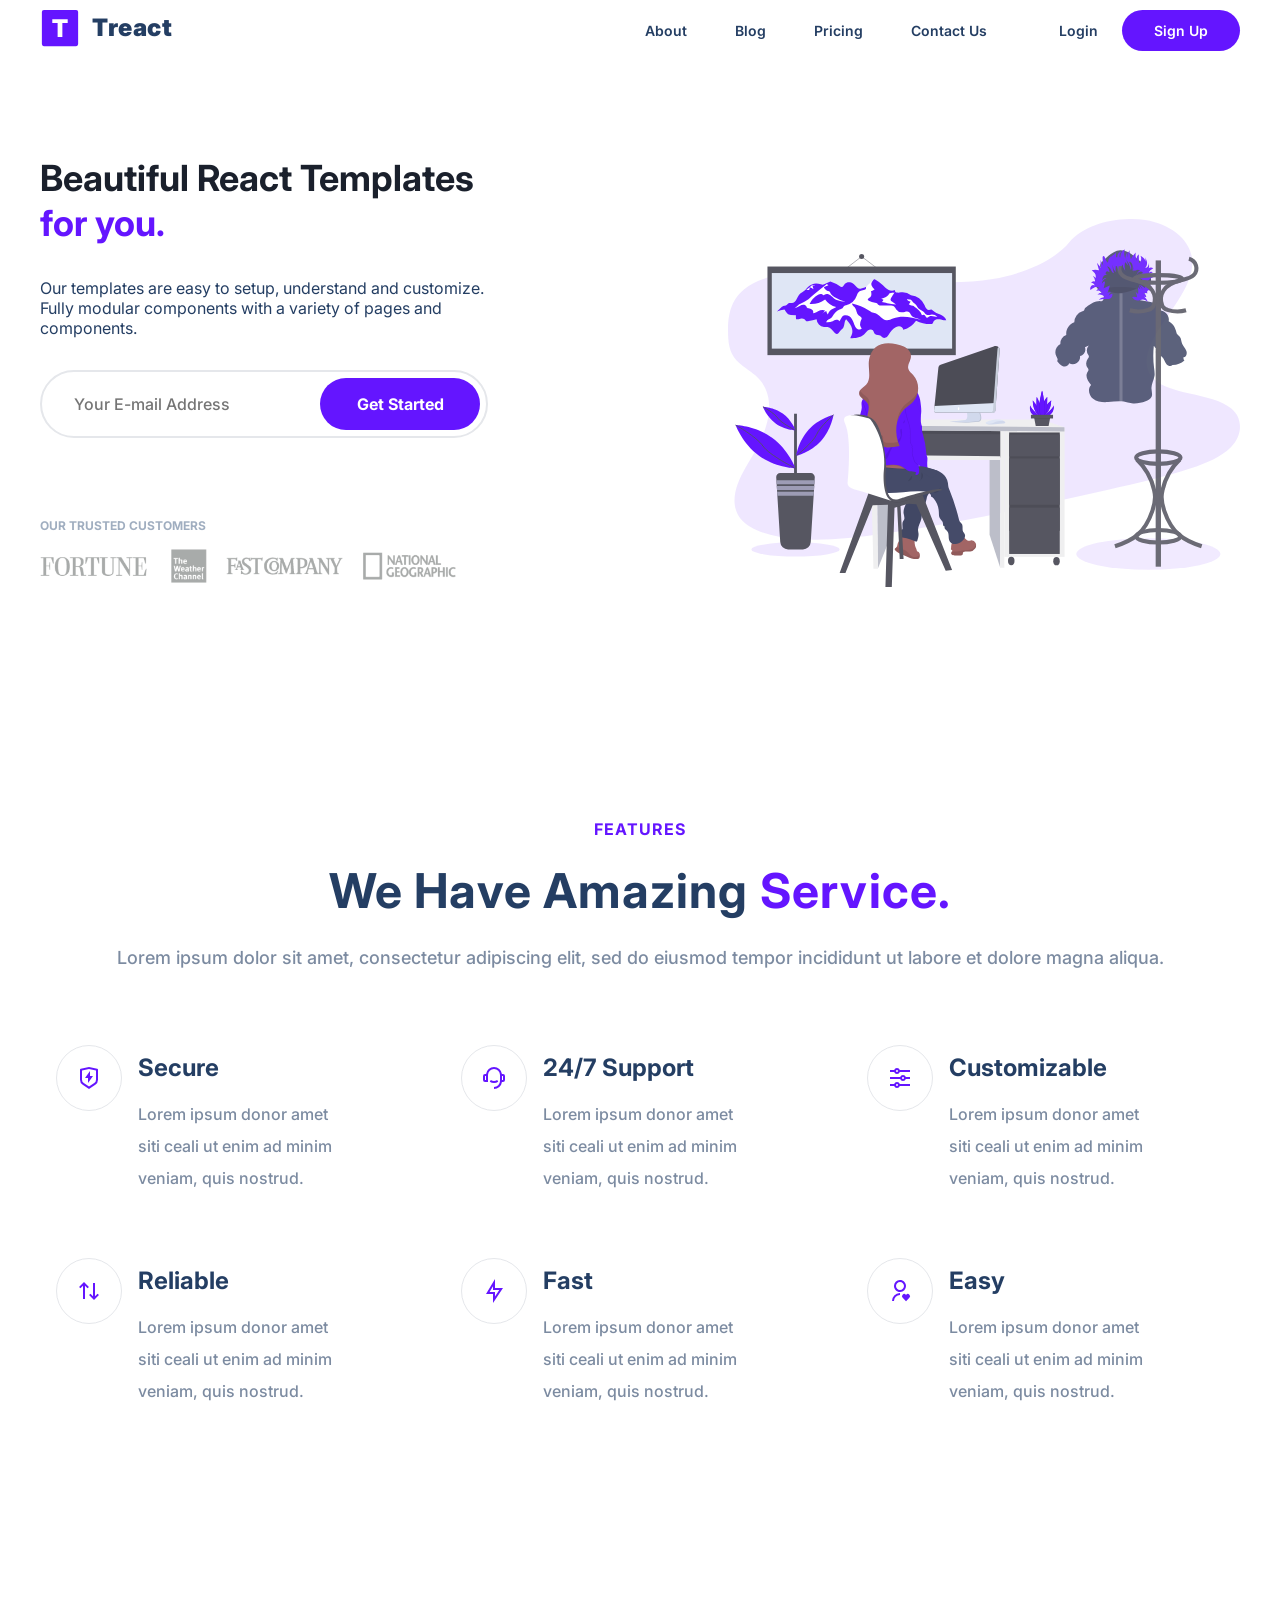
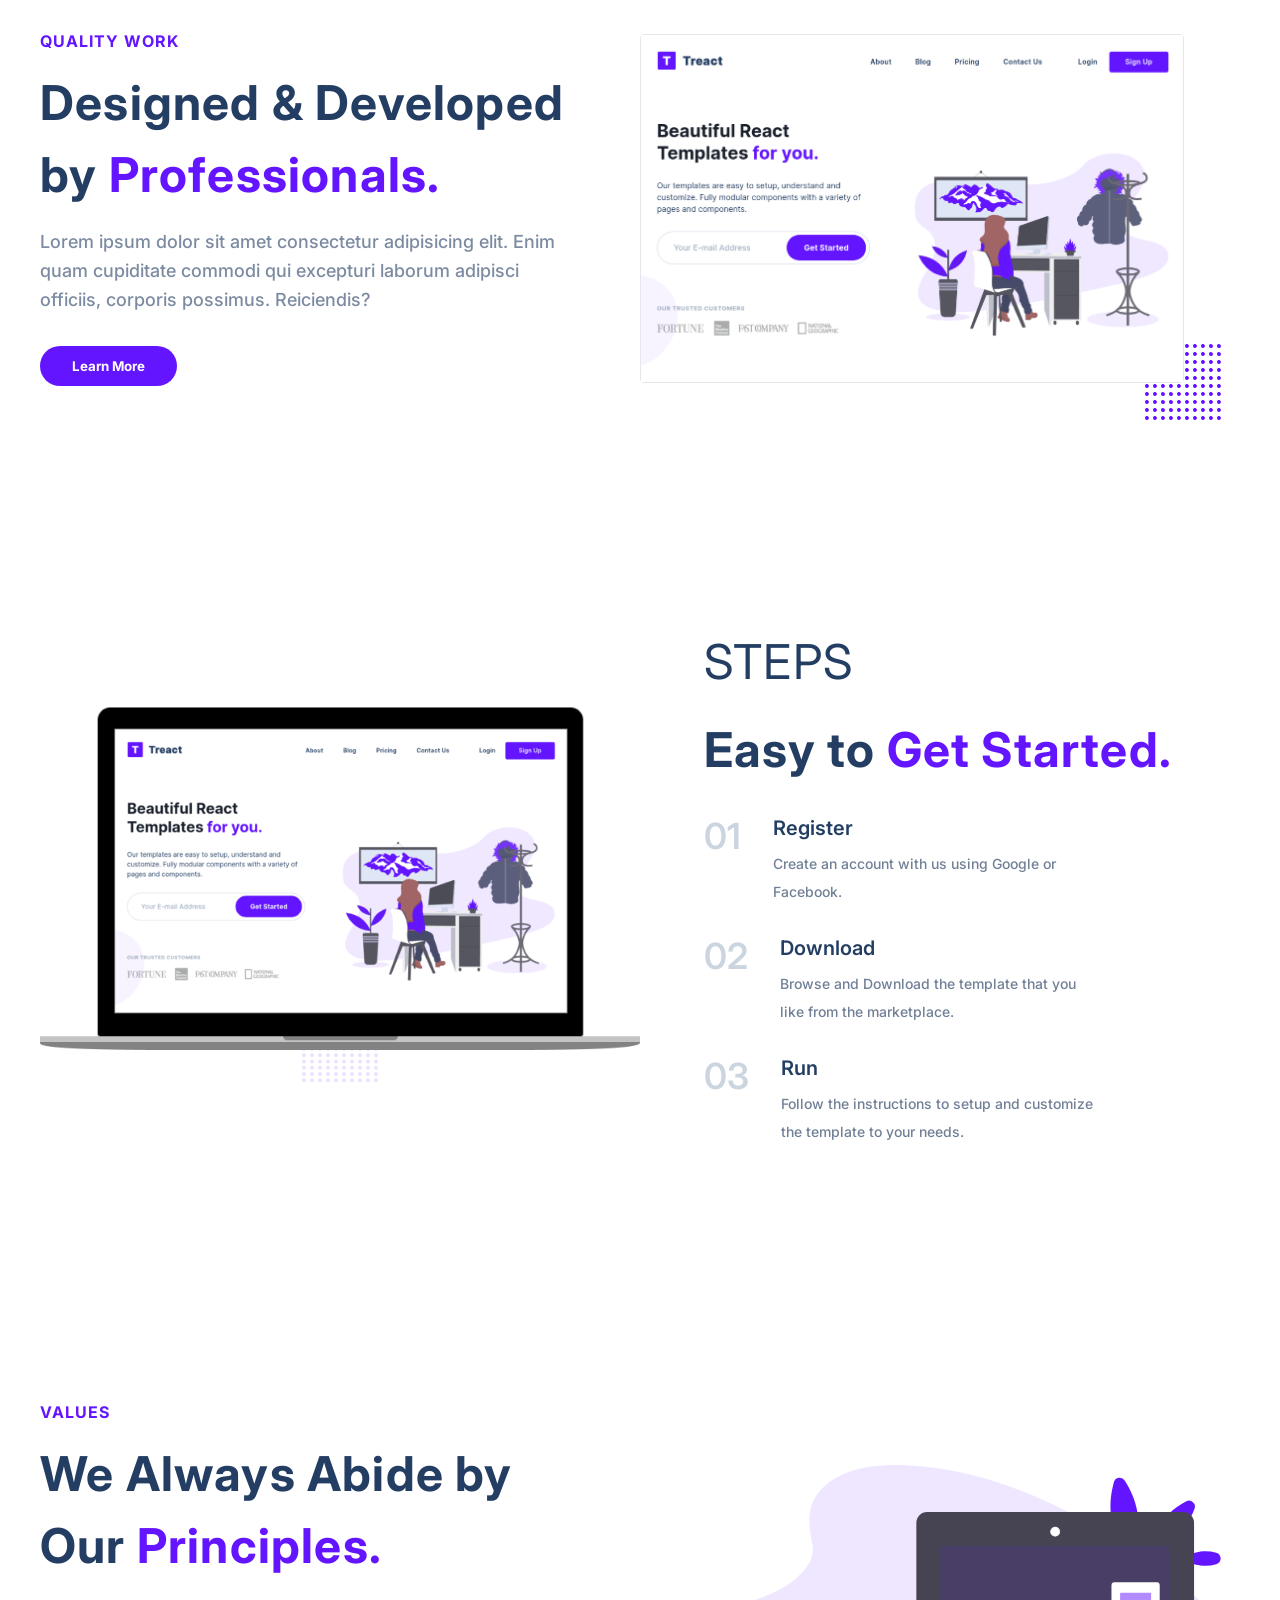
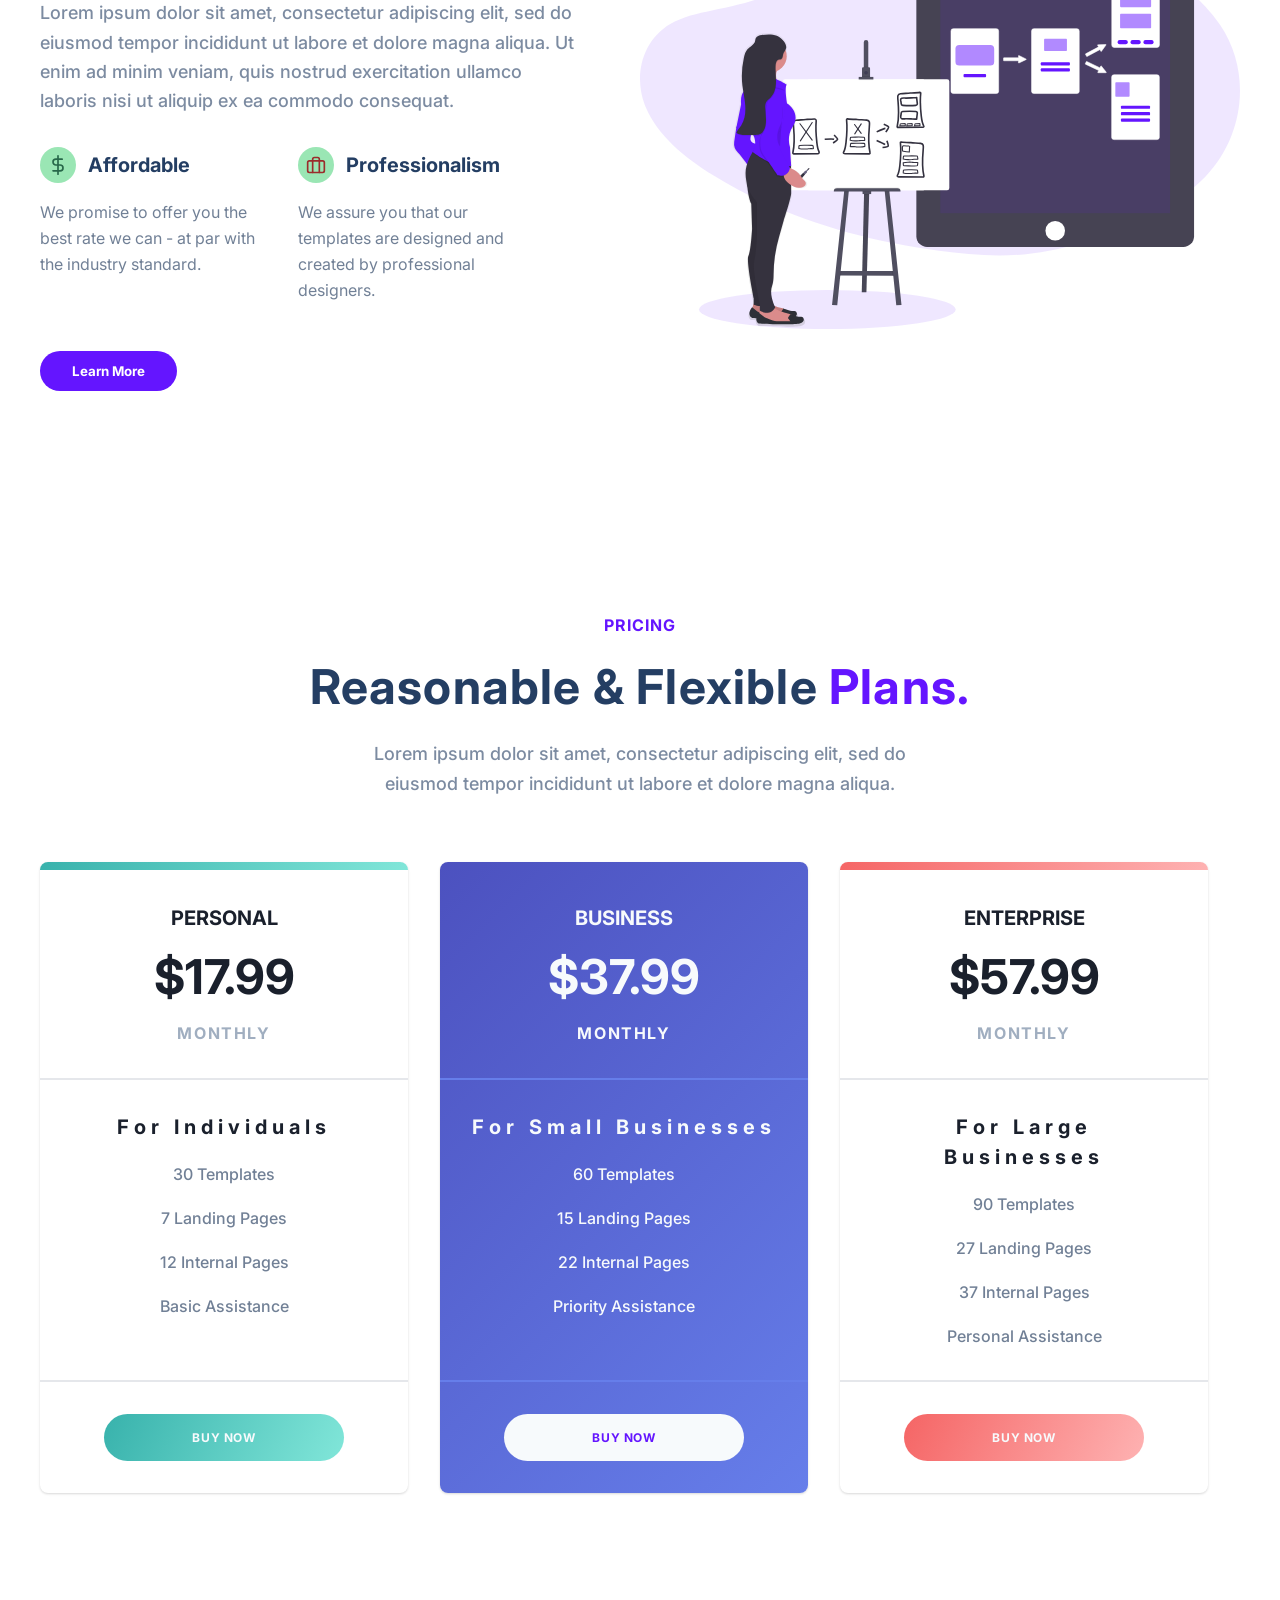
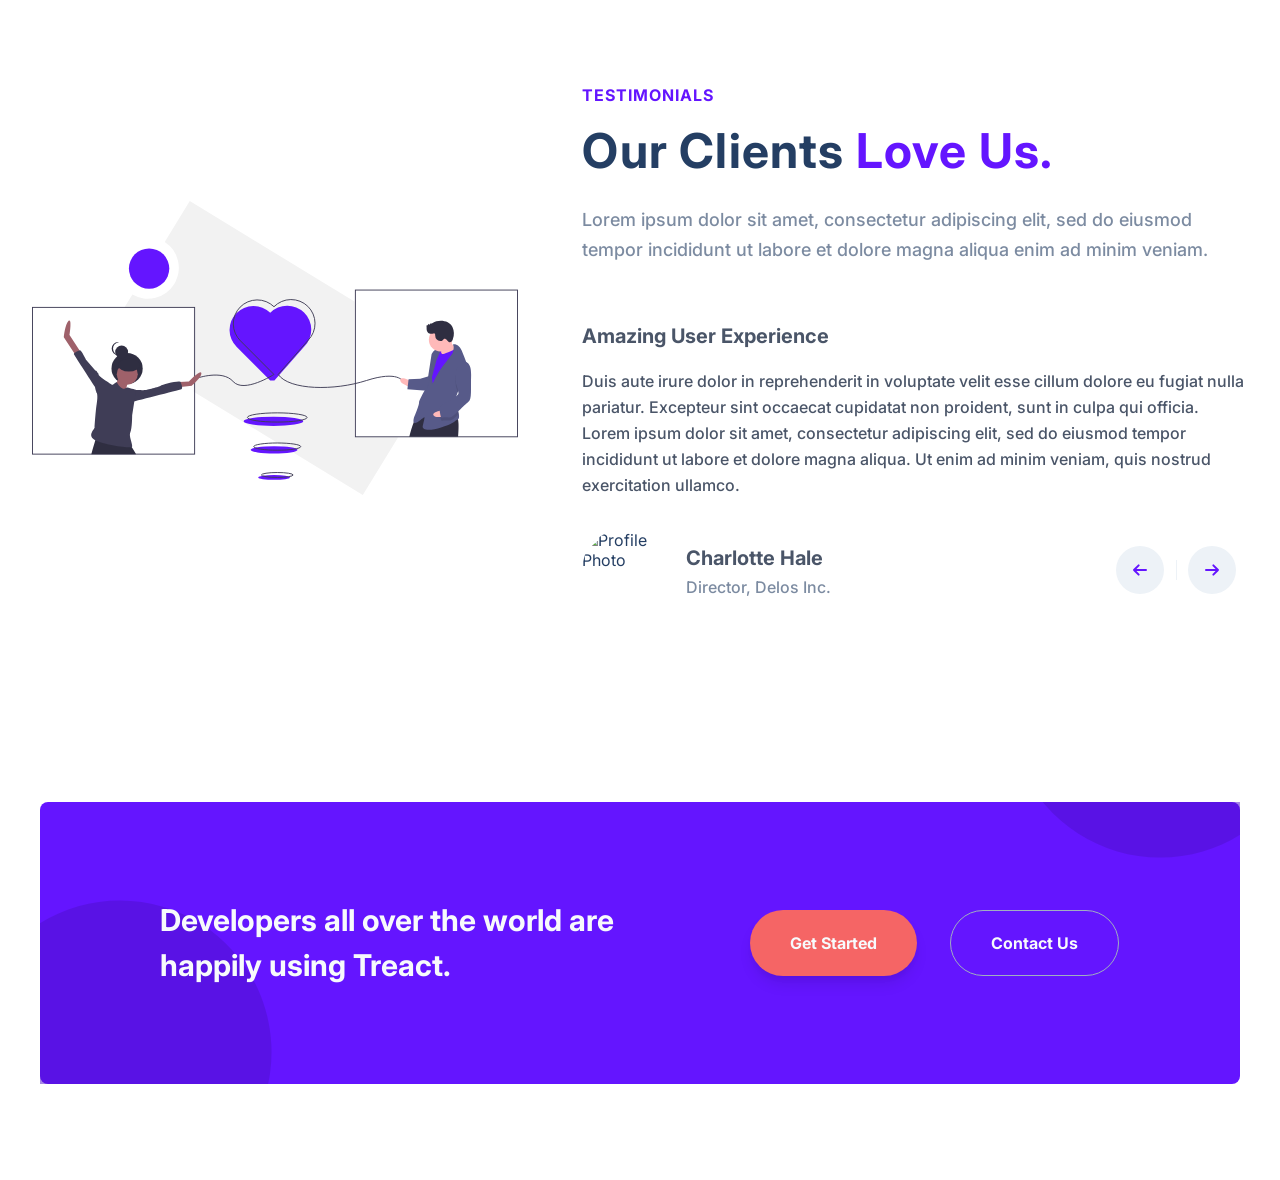
==== commit 3bc830d2: "Added Testimonials & Start" ====
--- a/Desktop/GitHub Repo/final-project/index.html
+++ b/Desktop/GitHub Repo/final-project/index.html
@@ -5,6 +5,7 @@
     <meta name="viewport" content="width=device-width, initial-scale=1.0">
     <title>Treact</title>
     <link rel="stylesheet" href="style.css">
+    <script src="https://kit.fontawesome.com/6487f0a3d4.js" crossorigin="anonymous"></script>
 </head>
 <body>
     <section class="landing">
@@ -342,6 +343,81 @@
                 </div>
             </div>
         </section>
+        <section id="testimonials">
+            <div class="container">
+                <div class="row">
+                    <img src="./assets/love-illustration.c759090fa833369ad6ffb6eb19cacb3e.svg" alt="Love" class="testimonials__img">
+                    <div class="testimonials__description">
+                        <div class="section__tag">Testimonials</div>
+                        <h2 class="section__title">Our Clients <span class="purple">Love Us.</span></h2>
+                        <p class="section__para">Lorem ipsum dolor sit amet, consectetur adipiscing elit, sed do eiusmod tempor incididunt ut labore et dolore magna aliqua enim ad minim veniam.</p>
+                        <div class="testimonial">
+                            <div class="testimonial__rating">
+                                <i class="fa-solid fa-star" aria-hidden="true"></i>
+                                <i class="fa-solid fa-star" aria-hidden="true"></i>
+                                <i class="fa-solid fa-star" aria-hidden="true"></i>
+                                <i class="fa-solid fa-star" aria-hidden="true"></i>
+                                <i class="fa-solid fa-star" aria-hidden="true"></i>
+                            </div>
+                            <h3 class="testimonial__title">Amazing User Experience</h3>
+                            <p class="testimonial__para">
+                                Duis aute irure dolor in reprehenderit in voluptate velit esse cillum dolore eu fugiat nulla pariatur. Excepteur sint occaecat cupidatat non proident, sunt in culpa qui officia. Lorem ipsum dolor sit amet, consectetur adipiscing elit, sed do eiusmod tempor incididunt ut labore et dolore magna aliqua. Ut enim ad minim veniam, quis nostrud exercitation ullamco.
+                            </p>
+                            <div class="testimonial__bottom">
+                                <div class="testimonial__profile">
+                                    <img src="https://images.unsplash.com/photo-1494790108377-be9c29b29330?ixlib=rb-1.2.1&ixid=eyJhcHBfaWQiOjEyMDd9&auto=format&fit=facearea&facepad=3.25&w=512&h=512&q=80" alt="Profile Photo" class="testimonial__img">
+                                    <div class="testimonial__details">
+                                        <div class="testimonial__name">Charlotte Hale</div>
+                                        <div class="testimonial__role">Director, Delos Inc.</div>
+                                    </div>
+                                </div>
+                                <div class="testimonial__buttons">
+                                    <div class="testimonial__button">
+                                        <svg fill="none" stroke="rgb(100,21,255)" stroke-linecap="round" stroke-linejoin="round" stroke-width="3" viewBox="0 0 24 24">
+                                            <path d="M10 19l-7-7m0 0l7-7m-7 7h18"></path>
+                                        </svg>
+                                    </div>
+                                    <div class="divider"></div>
+                                    <div class="testimonial__button">
+                                        <svg fill="none" stroke="rgb(100,21,255)" stroke-linecap="round" stroke-linejoin="round" stroke-width="3" viewBox="0 0 24 24">
+                                            <path d="M14 5l7 7m0 0l-7 7m7-7H3"></path>
+                                            </svg>
+                                    </div>
+                                </div>
+                            </div>
+                        </div>
+                    </div>
+                </div>
+            </div>
+        </section>
+        <section id="start">
+            <div class="container">
+                <div class="row">
+                    <svg viewBox="0 0 600 600" class="start__blob--1">
+                        <g transform="translate(300,300)">
+                        <path d="M153.6,-239C199.1,-209.8,236,-167.2,258.4,-118C280.9,-68.9,288.9,-13.1,281.2,40.4C273.5,93.9,250.1,145.2,214.7,186.1C179.3,226.9,131.9,257.4,80,272.6C28.2,287.8,-28.2,287.8,-80,272.6C-131.9,257.4,-179.3,226.9,-214.7,186.1C-250.1,145.2,-273.5,93.9,-281.2,40.4C-288.9,-13.1,-280.9,-68.9,-258.4,-118C-236,-167.2,-199.1,-209.8,-153.6,-239C-108.1,-268.3,-54.1,-284.1,0,-284.1C54.1,-284.1,108.1,-268.3,153.6,-239Z" fill="rgb(80,17,204)"></path>
+                        </g>
+                    </svg>
+                    <svg viewBox="0 0 600 600" class="start__blob--2">
+                        <g transform="translate(300,300)">
+                        <path d="M153.6,-239C199.1,-209.8,236,-167.2,258.4,-118C280.9,-68.9,288.9,-13.1,281.2,40.4C273.5,93.9,250.1,145.2,214.7,186.1C179.3,226.9,131.9,257.4,80,272.6C28.2,287.8,-28.2,287.8,-80,272.6C-131.9,257.4,-179.3,226.9,-214.7,186.1C-250.1,145.2,-273.5,93.9,-281.2,40.4C-288.9,-13.1,-280.9,-68.9,-258.4,-118C-236,-167.2,-199.1,-209.8,-153.6,-239C-108.1,-268.3,-54.1,-284.1,0,-284.1C54.1,-284.1,108.1,-268.3,153.6,-239Z" fill="rgb(80,17,204)"></path>
+                        </g>
+                    </svg>
+                    <div class="start__container">
+                        <div class="start__row">
+                            <div class="start__title">
+                                Developers all over the world are happily using Treact.
+                            </div>
+                            <div class="start__buttons">
+                                <button class="start__button btn">
+                                    Get Started
+                                </button>
+                                <button class="start__button btn">Contact Us</button>
+                        </div>
+                    </div>
+                </div>
+            </div>
+        </section>
         
     </main>
     
--- a/Desktop/GitHub Repo/final-project/style.css
+++ b/Desktop/GitHub Repo/final-project/style.css
@@ -758,6 +758,224 @@
 }
 
 
+/*
+
+TESTIMONIALS
+
+*/
+
+#testimonials .container {
+    padding-top: 6rem;
+    padding-bottom: 6rem;
+}
+
+#testimonials .row {
+    margin-left: auto;
+    margin-right: auto;
+    max-width: 1280px;
+    display: flex;
+    align-items: center;
+    justify-content: space-between;
+}
+
+.testimonials__description {
+    display: flex;
+    flex-direction: column;
+    padding-left: 64px;
+}
+
+#testimonials .section__title {
+    margin-bottom: 24px;
+    line-height: 1.25;
+}
+
+.testimonial {
+    margin-top: 40px;
+}
+
+.testimonial__rating {
+    color: rgba(246, 173, 85);
+    margin-right: 2px;
+    margin-top: 4px;
+}
+
+.testimonial__title {
+    color: #4a5568;
+    line-height: 1.625;
+    margin-top: 1rem;
+    font-size: 1.25rem;
+    font-weight: 700;
+}
+
+.testimonial__para {
+    margin-top: 1rem;
+    margin-bottom: 2rem;
+    font-weight: 500;
+    line-height: 1.625rem;
+    font-size: 16px;
+    color: rgb(74 85 104);
+}
+
+.testimonial__bottom {
+    display: flex;
+    justify-content: space-between;
+}
+
+.testimonial__profile {
+    display: flex;
+    align-items: center;
+}
+
+.testimonial__img {
+    width: 80px;
+    height: 80px;
+    border-radius: 50%;
+}
+
+.testimonial__details {
+    margin-left: 24px;
+}
+
+.testimonial__name {
+    color: #4a5568;
+    line-height: 1.625;
+    font-size: 1.25rem;
+    font-weight: 700;
+}
+
+.testimonial__role {
+    color: #7c8ba1;
+    font-weight: 500;
+    line-height: 1.5;
+}
+
+.testimonial__buttons {
+    display: flex;
+    align-items: center;
+}
+
+.testimonial__button {
+    display: flex;
+    justify-content: center;
+    align-items: center;
+    padding: 16px;
+    background: #edf2f7;
+    border-radius: 50%;
+    margin: 0 12px;
+    transition: all 300ms ease;
+}
+
+.testimonial__button svg {
+    width: 16px;
+    height: 16px;
+}
+
+.divider {
+    margin-top: 0.75rem;
+    margin-bottom: 0.75rem;
+    border-right-width: 1px;
+    width: 0.5px;
+    background-color: #edf2f7;
+    height: 20px;
+}
+
+
+
+/*
+
+Start
+
+*/
+
+#start .row {
+    position: relative;
+    overflow: hidden;
+}
+
+.start__blob--1 {
+    position: absolute;
+    bottom: 0px;
+    left: 0px;
+    height: 20rem;
+    width: 20rem;
+    transform: translate(-5rem, 8rem);
+    color: rgb(80 17 204);
+    opacity: 0.5;
+}
+
+.start__blob--2 {
+    position: absolute;
+    top: 0px;
+    right: 0px;
+    height: 20rem;
+    width: 20rem;
+    transform: translate(5rem, -16rem);
+    color: rgb(80 17 204);
+    opacity: 0.5;
+}
+
+.start__container {
+    padding: 96px 0;
+    width: 100%;
+    background-color: rgb(100, 21, 255);
+    border-radius: 8px;
+    display: flex;
+    justify-content: center;
+    align-items: center;
+}
+
+
+.start__row {
+    width: 100%;
+    margin: 0 32px;
+    max-width: 1024px;
+    padding: 0 32px;
+    display: flex;
+    justify-content: center;
+    align-items: center;
+}
+
+.start__title {
+    color: #f7fafc;
+    font-size: 30px;
+    font-weight: 700;
+    line-height: 1.5;
+    z-index: 2;
+}
+
+.start__title,
+.start__buttons {
+    width: 50%;
+}
+
+.start__buttons {
+    display: flex;
+    justify-content: flex-end;
+}
+
+.start__button:nth-child(1) {
+    background: #f56565;
+    box-shadow: rgba(0, 0, 0, 0) 0px 0px 0px 0px, rgba(0, 0, 0, 0) 0px 0px 0px 0px, rgba(0, 0, 0, 0.1) 0px 10px 15px -3px, rgba(0, 0, 0, 0.05) 0px 4px 6px -2px;
+    margin-right: 32px;
+    transition: all 300ms ease;
+}
+
+.start__button:nth-child(2) {
+    border: 1px solid rgb(160, 174, 192);
+    transition: all 300ms ease;
+}
+
+.start__button {
+    padding: 20px 40px;
+    border-radius: 500px;
+    font-weight: 700;
+    font-size: 16px;
+    color: #f7fafc;
+    line-height: 1.5;
+    margin: 1px;
+    z-index: 2;
+}
+
 
 /*
 
@@ -808,6 +1026,13 @@
         max-width: none;
     }
     
+    .testimonials__img {
+        width: 40%;
+    }
+
+    .testimonials__description {
+    width: calc(100% - 40%);
+    }
 
 }
 
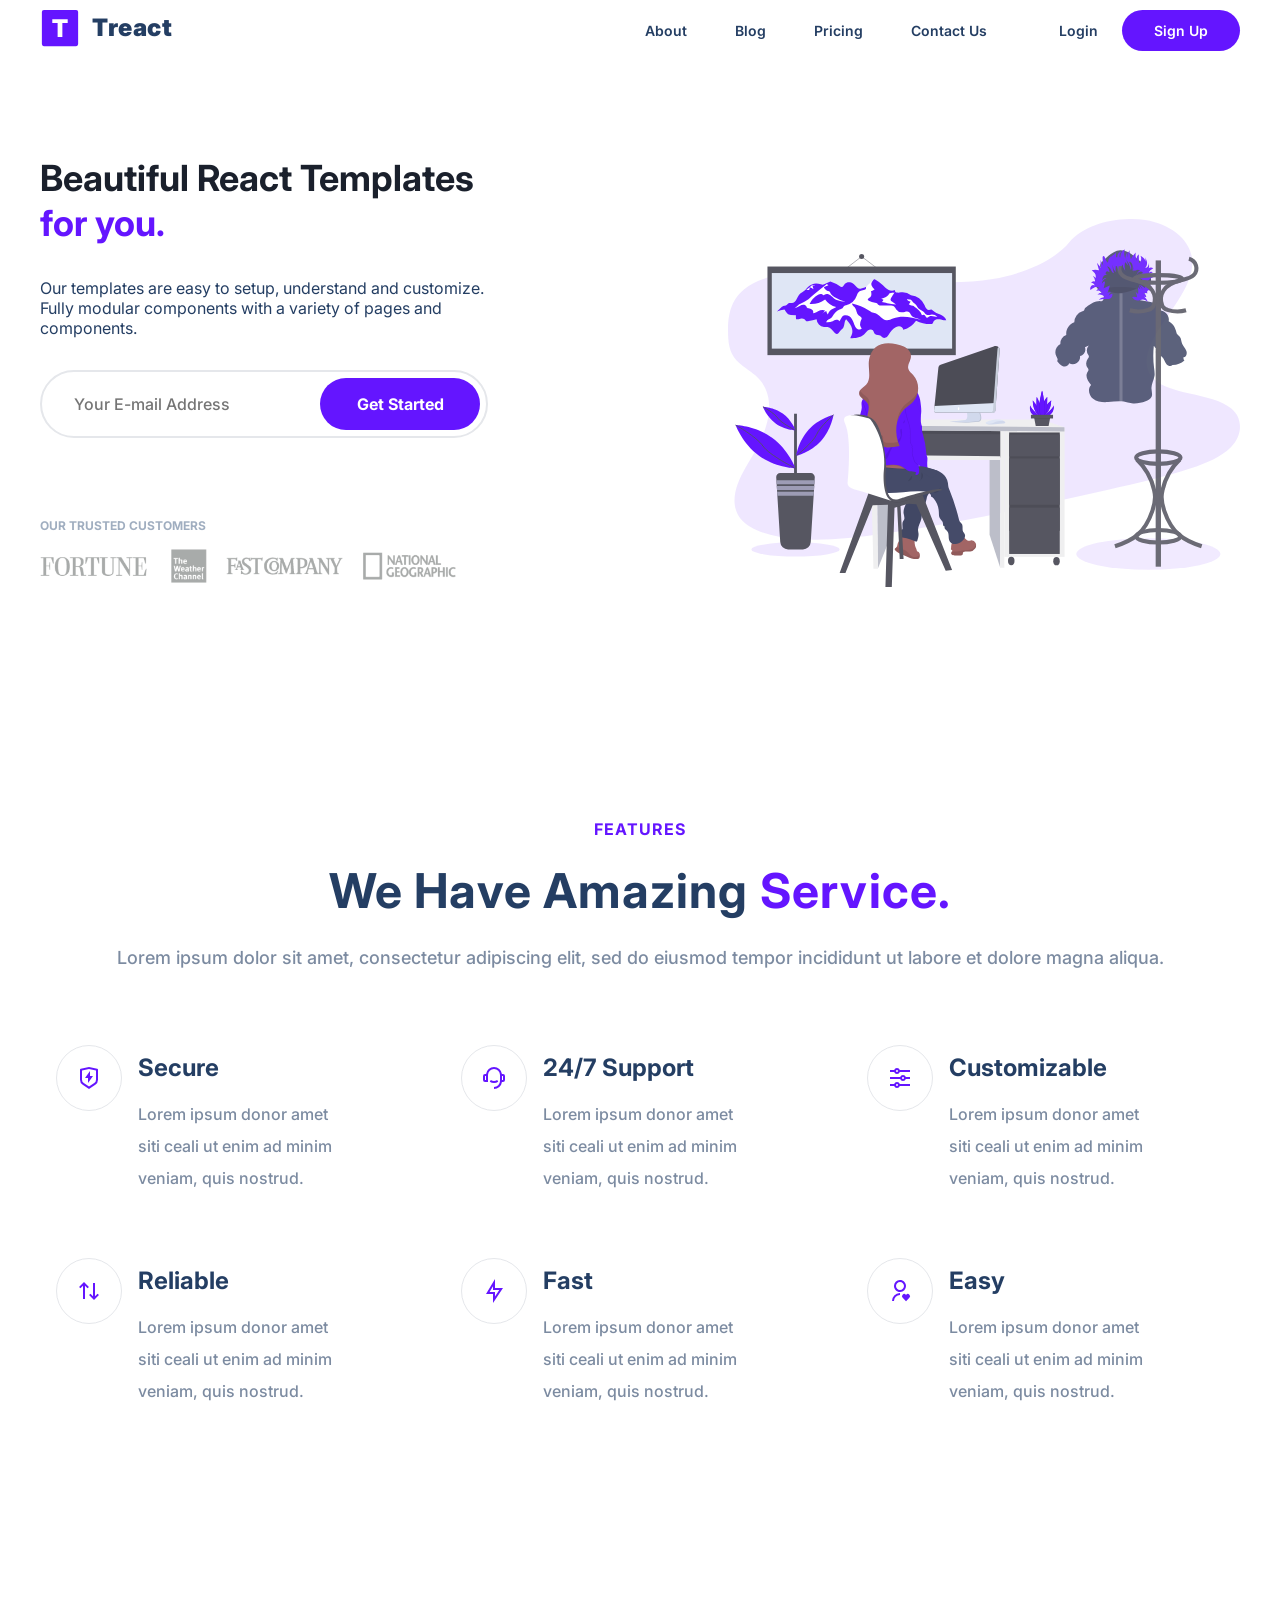
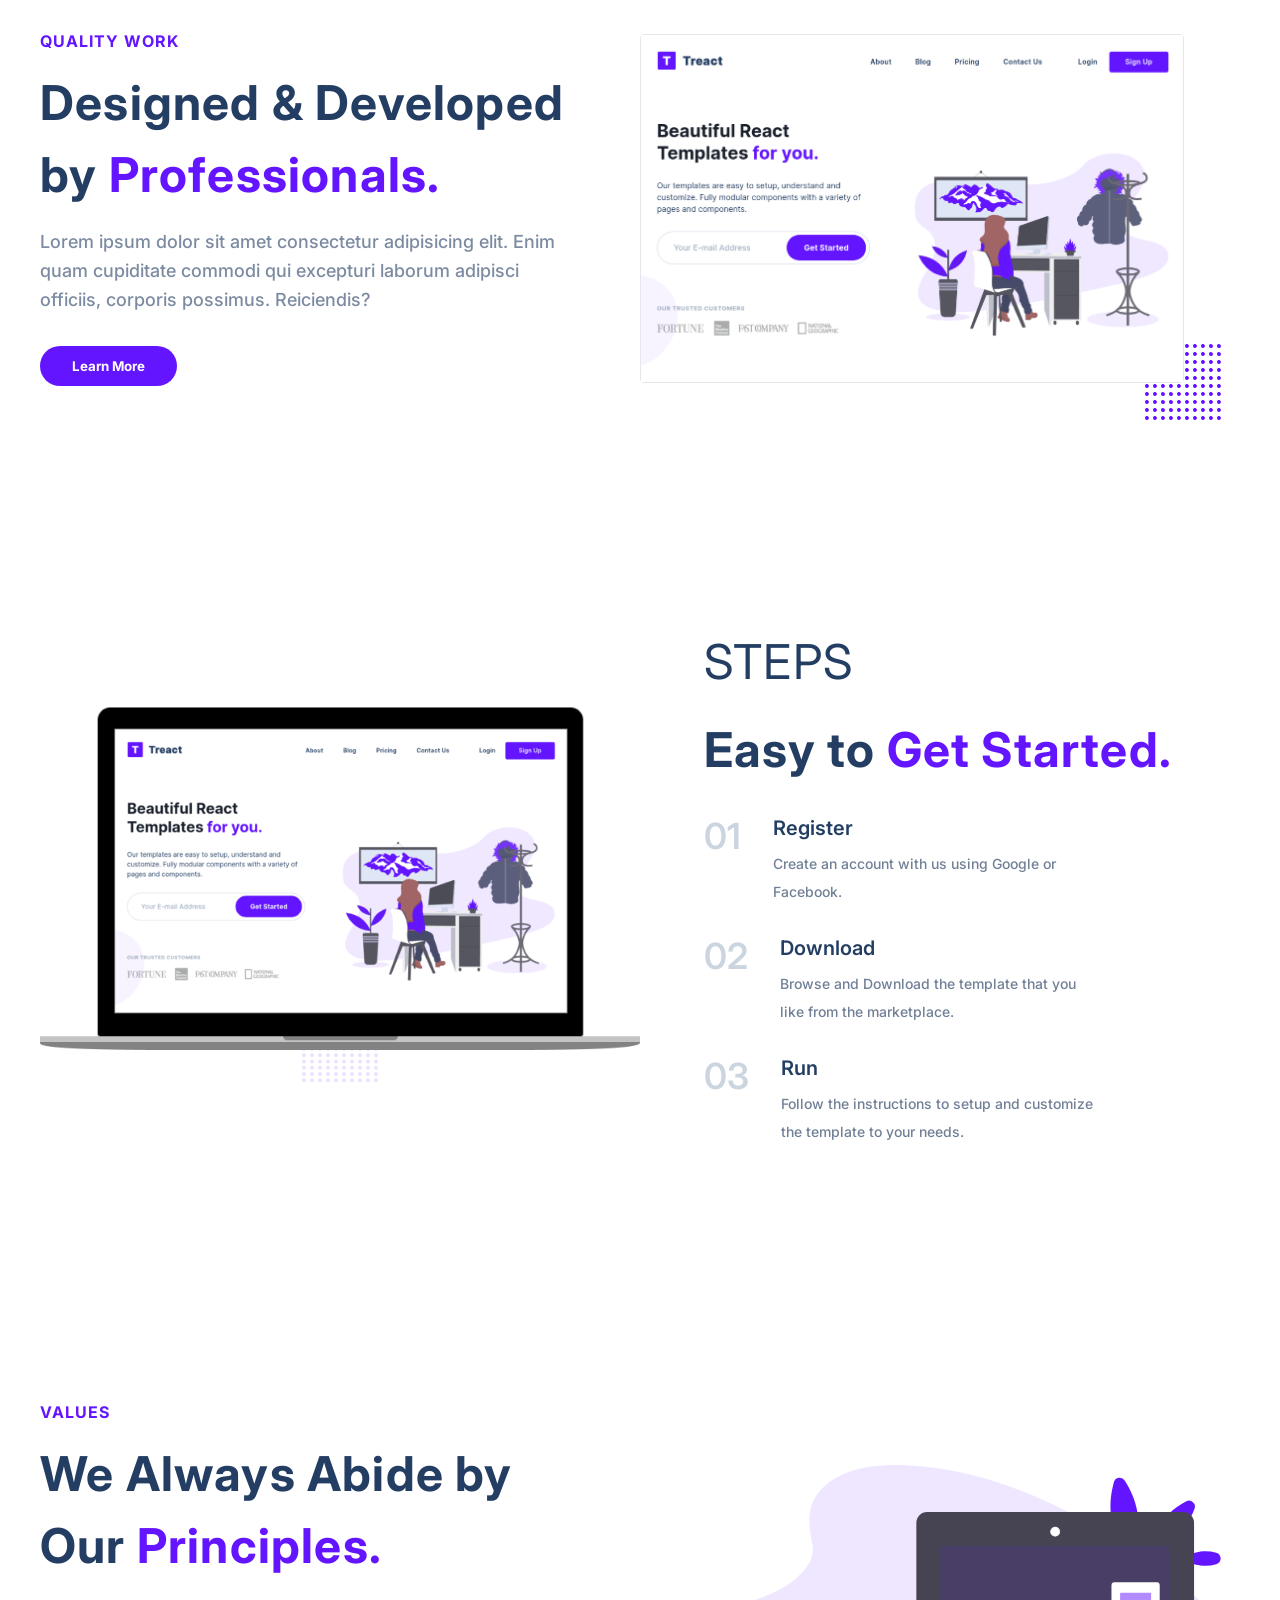
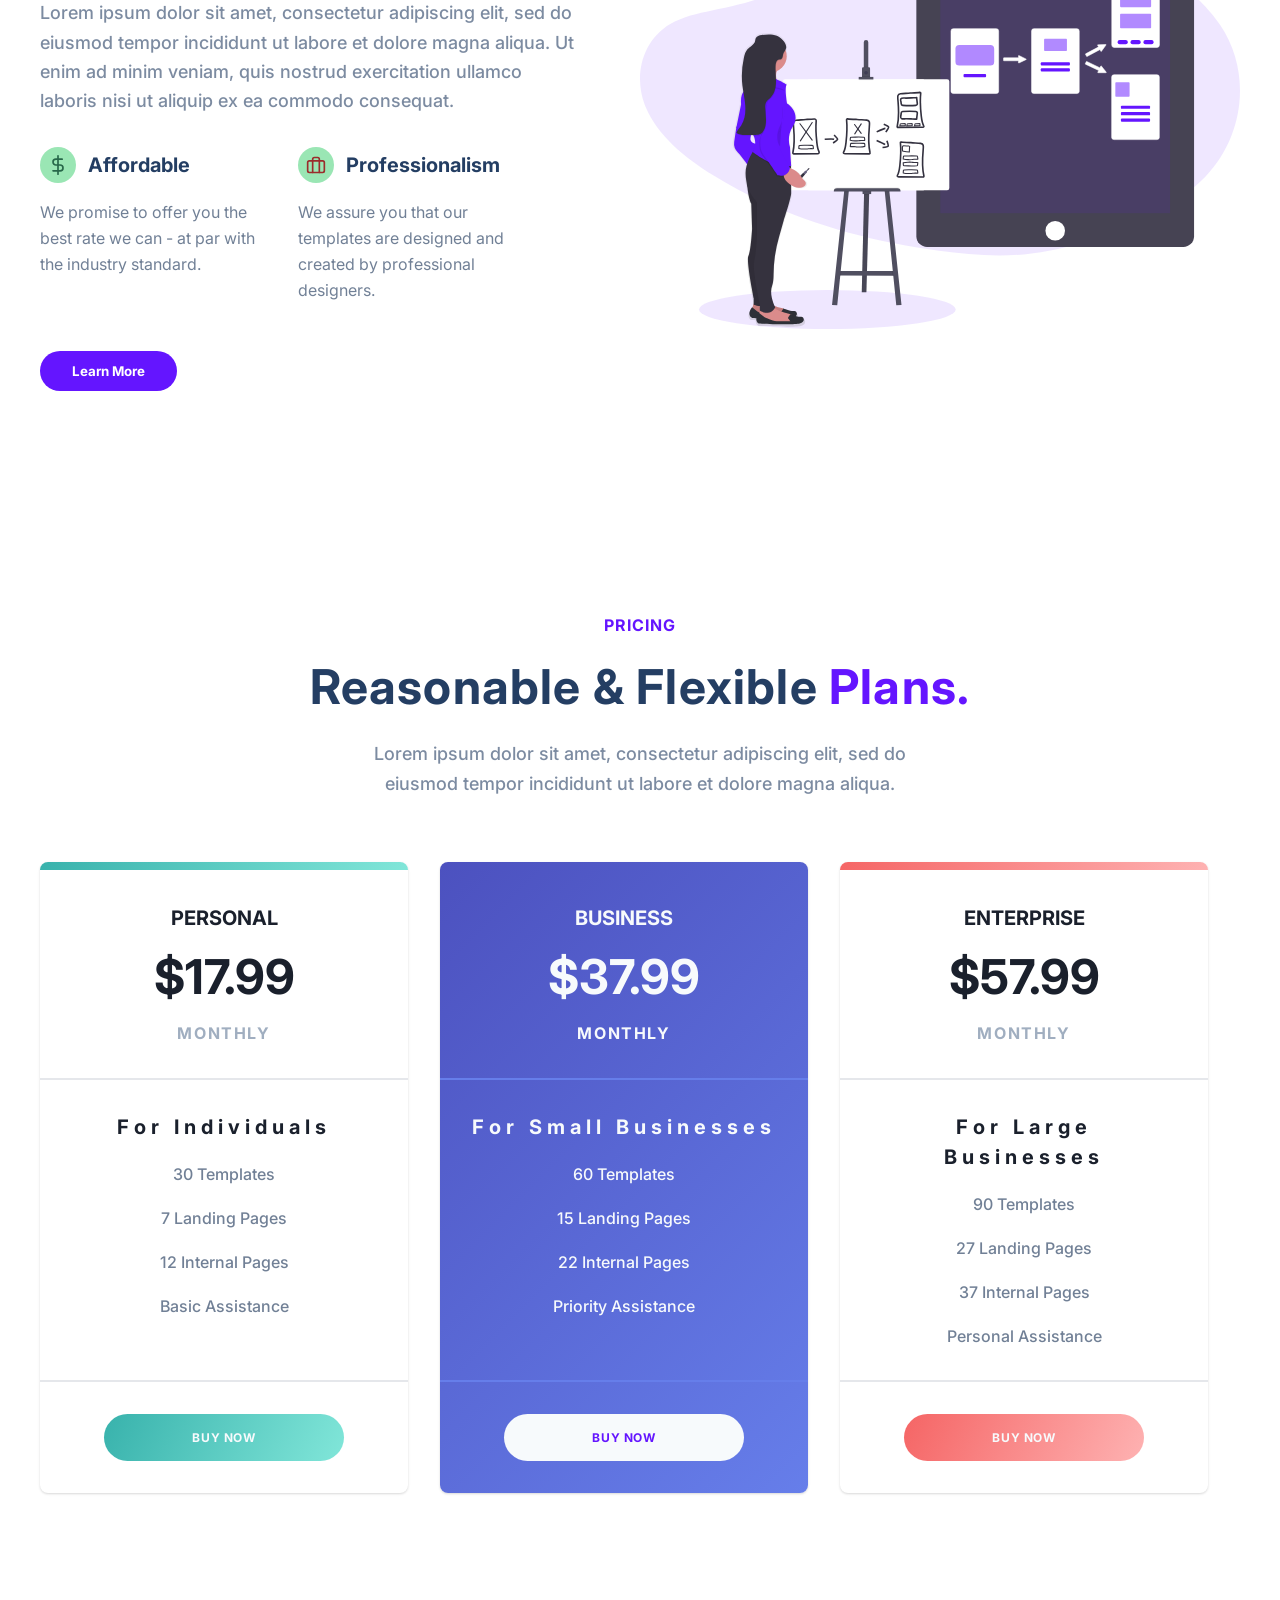
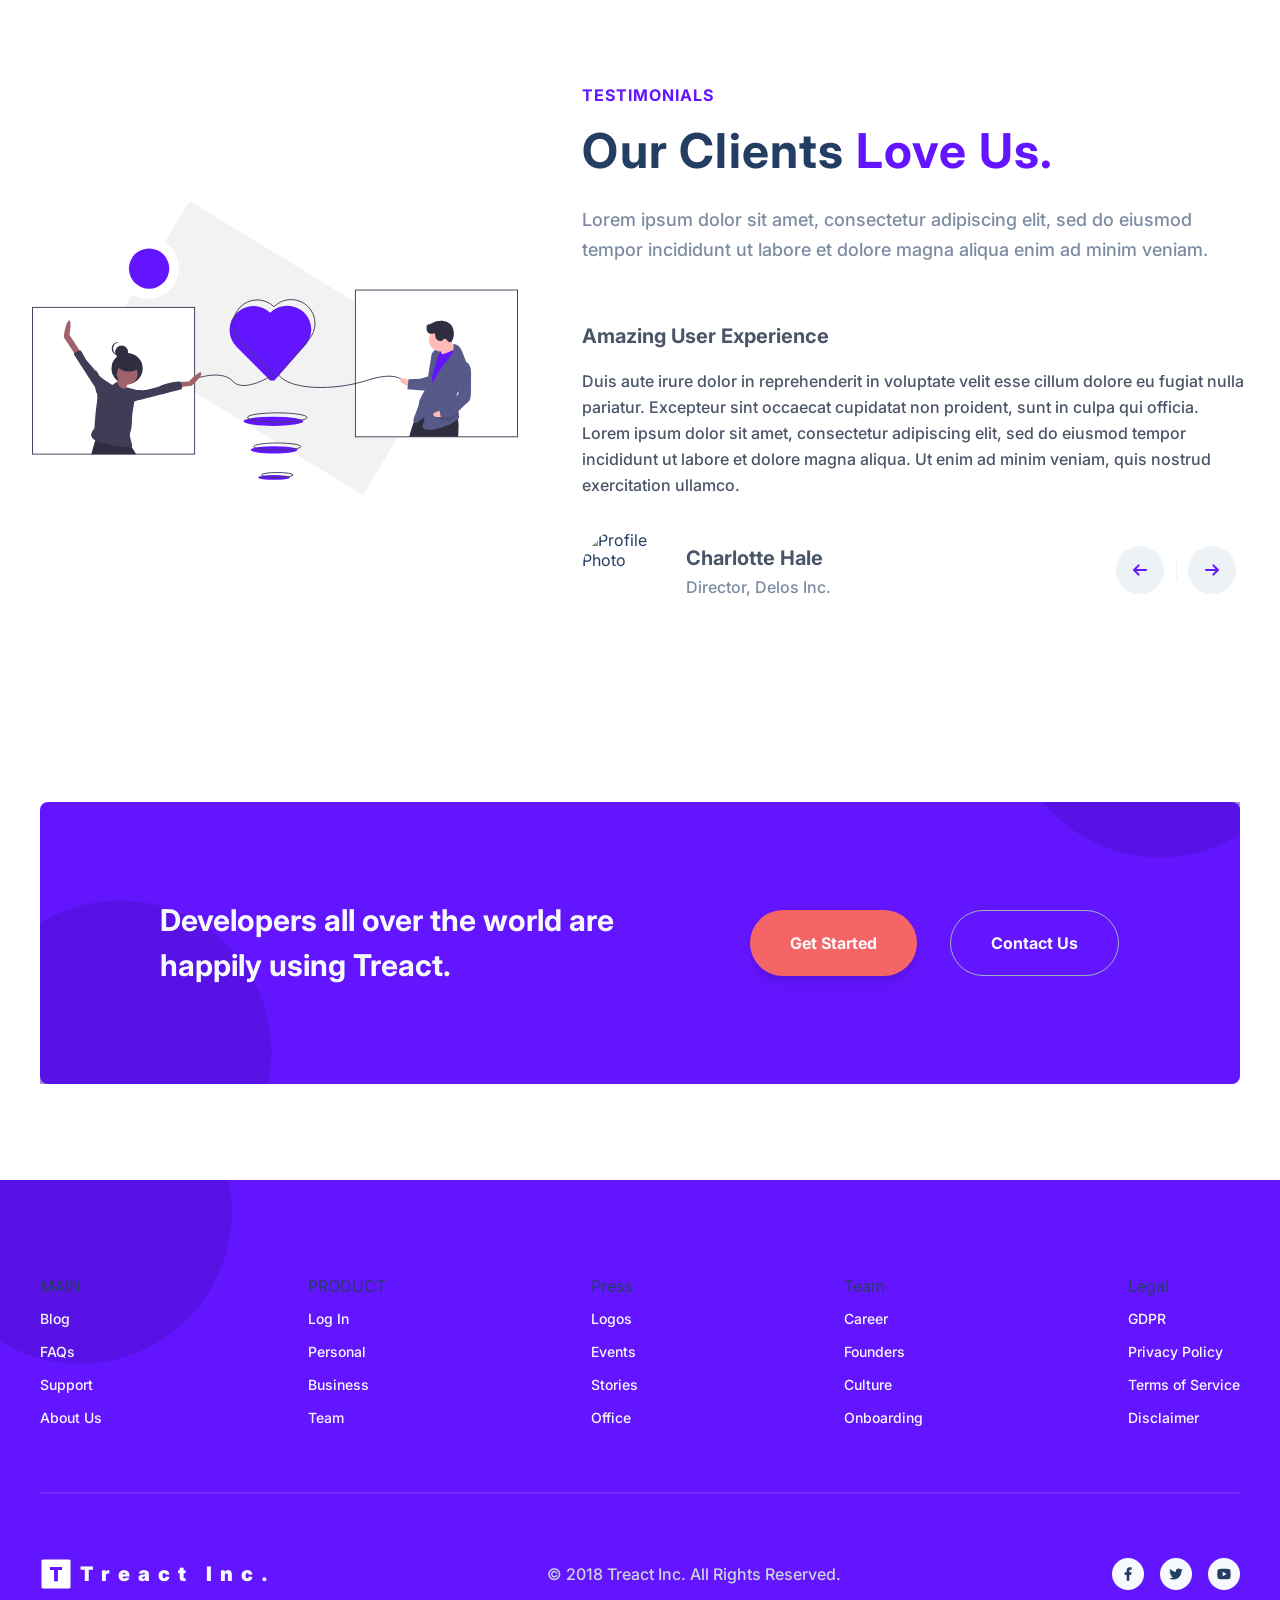
==== commit 8be9b627: "Added Footer" ====
--- a/Desktop/GitHub Repo/final-project/index.html
+++ b/Desktop/GitHub Repo/final-project/index.html
@@ -417,9 +417,82 @@
                     </div>
                 </div>
             </div>
-        </section>
-        
+        </section>    
     </main>
-    
+    <footer>
+        <svg viewBox="0 0 600 600" class="footer__blob--1">
+            <g transform="translate(300,300)">
+            <path d="M153.6,-239C199.1,-209.8,236,-167.2,258.4,-118C280.9,-68.9,288.9,-13.1,281.2,40.4C273.5,93.9,250.1,145.2,214.7,186.1C179.3,226.9,131.9,257.4,80,272.6C28.2,287.8,-28.2,287.8,-80,272.6C-131.9,257.4,-179.3,226.9,-214.7,186.1C-250.1,145.2,-273.5,93.9,-281.2,40.4C-288.9,-13.1,-280.9,-68.9,-258.4,-118C-236,-167.2,-199.1,-209.8,-153.6,-239C-108.1,-268.3,-54.1,-284.1,0,-284.1C54.1,-284.1,108.1,-268.3,153.6,-239Z" fill="rgba(80,17,204)"></path>
+        </g>
+        <svg viewBox="0 0 600 600" class="footer__blob--2">
+            <g transform="translate(300,300)">
+            <path d="M153.6,-239C199.1,-209.8,236,-167.2,258.4,-118C280.9,-68.9,288.9,-13.1,281.2,40.4C273.5,93.9,250.1,145.2,214.7,186.1C179.3,226.9,131.9,257.4,80,272.6C28.2,287.8,-28.2,287.8,-80,272.6C-131.9,257.4,-179.3,226.9,-214.7,186.1C-250.1,145.2,-273.5,93.9,-281.2,40.4C-288.9,-13.1,-280.9,-68.9,-258.4,-118C-236,-167.2,-199.1,-209.8,-153.6,-239C-108.1,-268.3,-54.1,-284.1,0,-284.1C54.1,-284.1,108.1,-268.3,153.6,-239Z" fill="rgba(80,17,204)"></path>
+        </g>
+        </svg>
+        <div class="row footer__row">
+            <div class="footer__columns">
+                <div class="footer__column">
+                    <div class="footer__title">MAIN</div>
+                    <a href="" class="footer__column--link">Blog</a>
+                    <a href="" class="footer__column--link">FAQs</a>
+                    <a href="" class="footer__column--link">Support</a>
+                    <a href="" class="footer__column--link">About Us</a>
+                </div>
+                <div class="footer__column">
+                    <div class="footer__title">PRODUCT</div>
+                    <a href="" class="footer__column--link">Log In</a>
+                    <a href="" class="footer__column--link">Personal</a>
+                    <a href="" class="footer__column--link">Business</a>
+                    <a href="" class="footer__column--link">Team</a>
+                </div>
+                <div class="footer__column">
+                    <div class="footer__title">Press</div>
+                    <a href="" class="footer__column--link">Logos</a>
+                    <a href="" class="footer__column--link">Events</a>
+                    <a href="" class="footer__column--link">Stories</a>
+                    <a href="" class="footer__column--link">Office</a>
+                </div>
+                <div class="footer__column">
+                    <div class="footer__title">Team</div>
+                    <a href="" class="footer__column--link">Career</a>
+                    <a href="" class="footer__column--link">Founders</a>
+                    <a href="" class="footer__column--link">Culture</a>
+                    <a href="" class="footer__column--link">Onboarding</a>
+                </div>
+                <div class="footer__column">
+                    <div class="footer__title">Legal</div>
+                    <a href="" class="footer__column--link">GDPR</a>
+                    <a href="" class="footer__column--link">Privacy Policy</a>
+                    <a href="" class="footer__column--link">Terms of Service</a>
+                    <a href="" class="footer__column--link">Disclaimer</a>
+                </div>
+            </div>
+            <div class="footer__divider"></div>     
+            <div class="footer__bottom">
+                <div class="footer__logo">
+                    <img src="./assets/logo-light.d9a5d1b5be5ea077b26864fdfc2e96a4.svg" alt="Logo" class="footer__logo--img">
+                    <h5 class="footer__logo--text">Treact Inc.</h5>
+                </div>
+                <div class="footer__copyright">© 2018 Treact Inc. All Rights Reserved.</div>
+                <div class="footer__socials">
+                    <a href="" class="footer__social--link">
+                        <svg fill="currentColor" viewBox="0 0 24 24">
+                            <path d="M14 13.5h2.5l1-4H14v-2c0-1.03 0-2 2-2h1.5V2.14c-.326-.043-1.557-.14-2.857-.14C11.928 2 10 3.657 10 6.7v2.8H7v4h3V22h4v-8.5z"></path>
+                        </svg>
+                    </a>
+                    <a href="" class="footer__social--link">
+                        <svg fill="currentColor" viewBox="0 0 24 24">
+                            <path d="M22.162 5.656a8.384 8.384 0 01-2.402.658A4.196 4.196 0 0021.6 4c-.82.488-1.719.83-2.656 1.015a4.182 4.182 0 00-7.126 3.814 11.874 11.874 0 01-8.62-4.37 4.168 4.168 0 00-.566 2.103c0 1.45.738 2.731 1.86 3.481a4.168 4.168 0 01-1.894-.523v.052a4.185 4.185 0 003.355 4.101 4.21 4.21 0 01-1.89.072A4.185 4.185 0 007.97 16.65a8.394 8.394 0 01-6.191 1.732 11.83 11.83 0 006.41 1.88c7.693 0 11.9-6.373 11.9-11.9 0-.18-.005-.362-.013-.54a8.496 8.496 0 002.087-2.165z"></path>
+                        </svg>
+                    </a>
+                    <a href="" class="footer__social--link">
+                        <svg fill="currentColor" viewBox="0 0 24 24">
+                            <path d="M21.543 6.498C22 8.28 22 12 22 12s0 3.72-.457 5.502c-.254.985-.997 1.76-1.938 2.022C17.896 20 12 20 12 20s-5.893 0-7.605-.476c-.945-.266-1.687-1.04-1.938-2.022C2 15.72 2 12 2 12s0-3.72.457-5.502c.254-.985.997-1.76 1.938-2.022C6.107 4 12 4 12 4s5.896 0 7.605.476c.945.266 1.687 1.04 1.938 2.022zM10 15.5l6-3.5-6-3.5v7z"></path>
+                        </svg>
+                    </a>
+                </div>
+            </div>
+        </div>
+    </footer>
 </body>
 </html>
--- a/Desktop/GitHub Repo/final-project/style.css
+++ b/Desktop/GitHub Repo/final-project/style.css
@@ -979,6 +979,136 @@
 
 /*
 
+Footer
+
+*/
+
+footer {
+    padding: 96px 32px;
+    background-color: rgb(100, 21, 255);
+    margin-bottom: -32px;
+    position: relative;
+    overflow: hidden;
+}
+
+.footer__blob--1 {
+    position: absolute;
+    top: 0;
+    left: 0;
+    width: 320px;
+    height: 320px;
+    transform: translateX(-80px) translateY(-128px);
+    z-index: 1;
+    opacity: 0.5;
+}
+
+.footer__blob--2 {
+    position: absolute;
+    bottom: 0;
+    right: 0;
+    width: 320px;
+    height: 320px;
+    transform: translateX(128px) translateY(192px);
+    z-index: 1;
+    opacity: 0.5;
+}
+
+.footer__columns {
+    margin-top: -48px;
+    display: flex;
+    justify-content: space-between;
+    flex-wrap: wrap;
+}
+
+.footer__column {
+    margin-top: 48px;
+    display: flex;
+    flex-direction: column;
+    align-items: flex-start;
+    z-index: 2;
+}
+
+.footer__column--title {
+    font-weight: 700;
+    color: #f7fafc;
+    line-height: 1.5;
+}
+
+.footer__column--link {
+    color: #f7fafc;
+    font-size: 14px;
+    margin-top: 12px;
+    line-height: 1.5;
+    font-weight: 500;
+    position: relative;
+    cursor: pointer;
+}
+
+.footer__divider {
+    width: 100%;
+    height: 2px;
+    margin: 64px 0;
+    background: rgb(116, 44, 255);
+}
+
+.footer__bottom {
+    display: flex;
+    justify-content: space-between;
+    align-items: center;
+}
+
+.footer__logo {
+    display: flex;
+    align-items: center;
+}
+
+.footer__logo--img {
+    height: 32px;
+    width: 32px;
+}
+
+.footer__logo--text {
+    font-size: 20px;
+    color: #f7fafc;
+    font-weight: 900;
+    margin-left: 8px;
+    letter-spacing: 0.5rem;
+}
+
+.footer__copyright {
+    color: #cbd5e0;
+    font-weight: 500;
+}
+
+.footer__socials {
+    display: flex;
+    align-items: center;
+    margin-left: -16px;
+}
+
+.footer__social--link {
+    margin-left: 16px;
+    padding: 8px;
+    background: #f7fafc;
+    display: flex;
+    justify-content: center;
+    border-radius: 50%;
+    z-index: 2;
+    cursor: pointer;
+    transition: all 300ms ease;
+}
+
+.footer__social--link svg {
+    height: 16px;
+    width: 16px;
+}
+
+
+
+
+
+/*
+
 MOBILE RESPONSIVE
 
 */
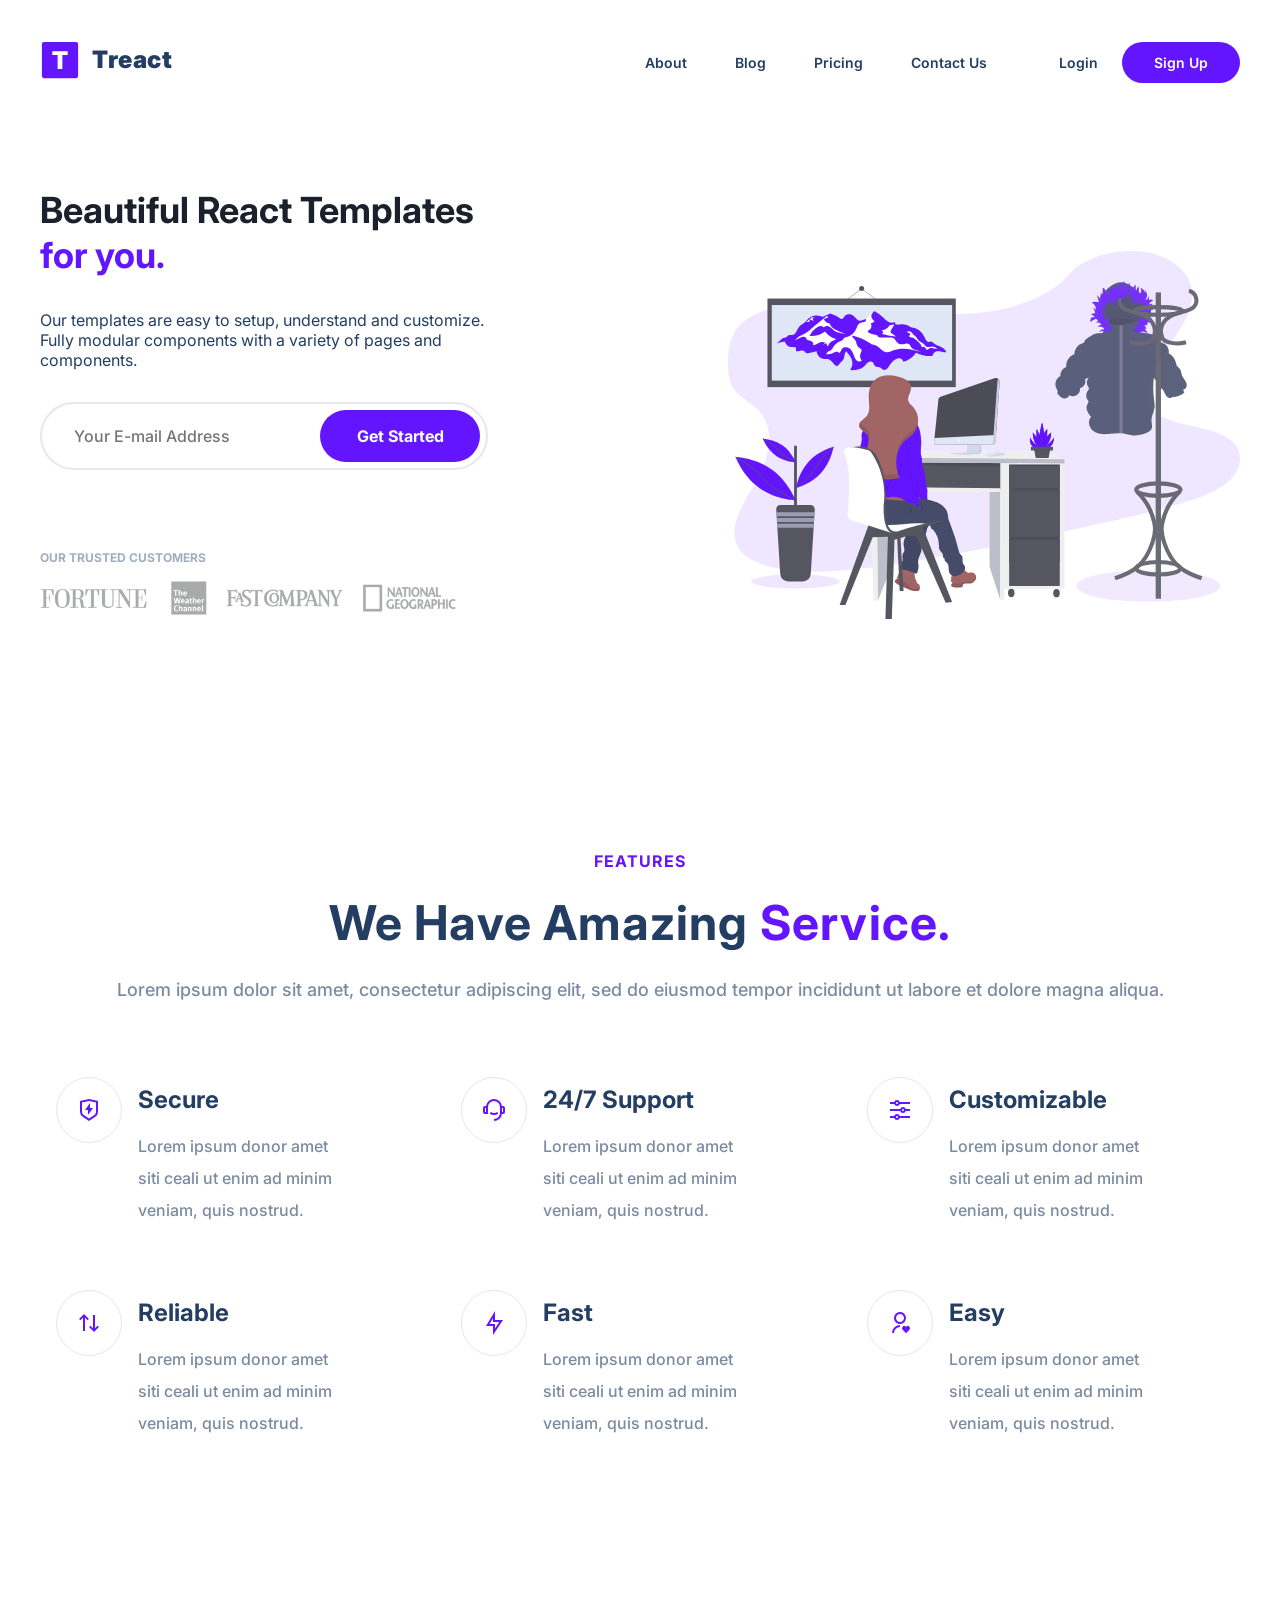
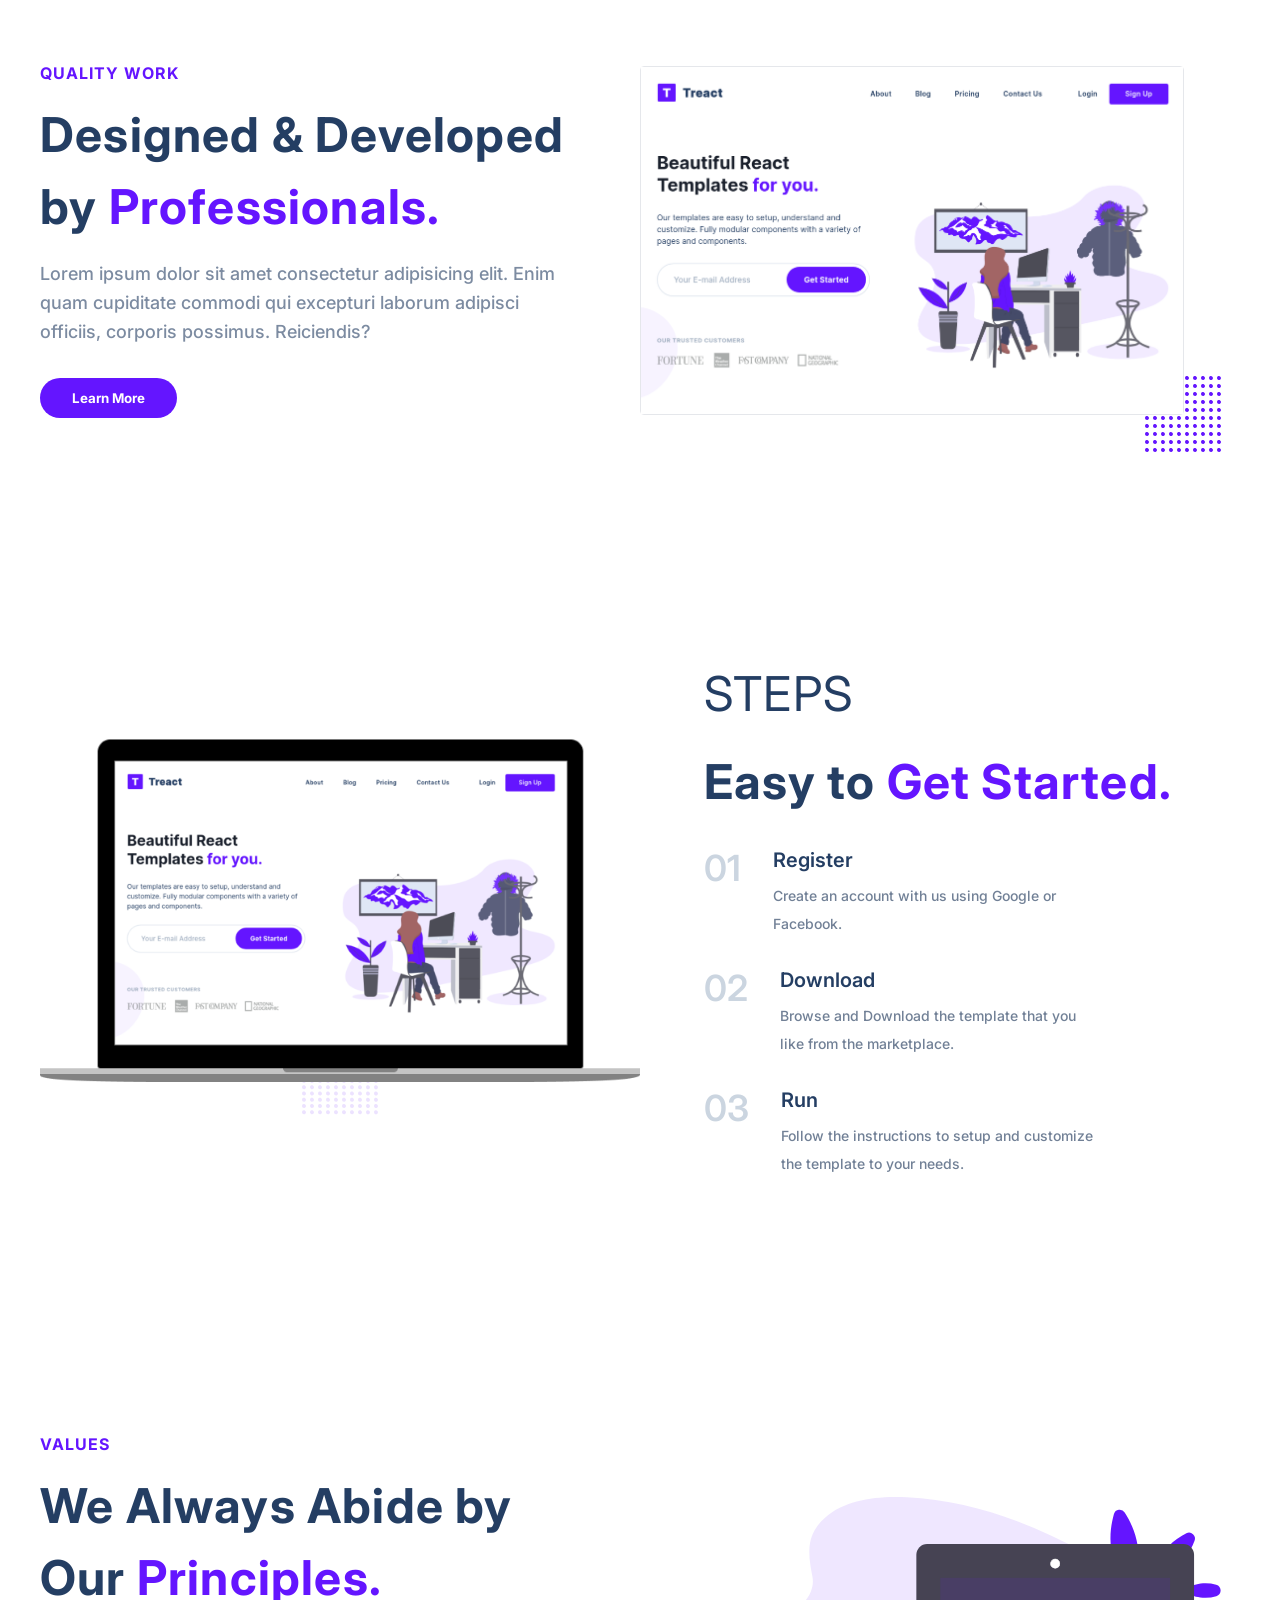
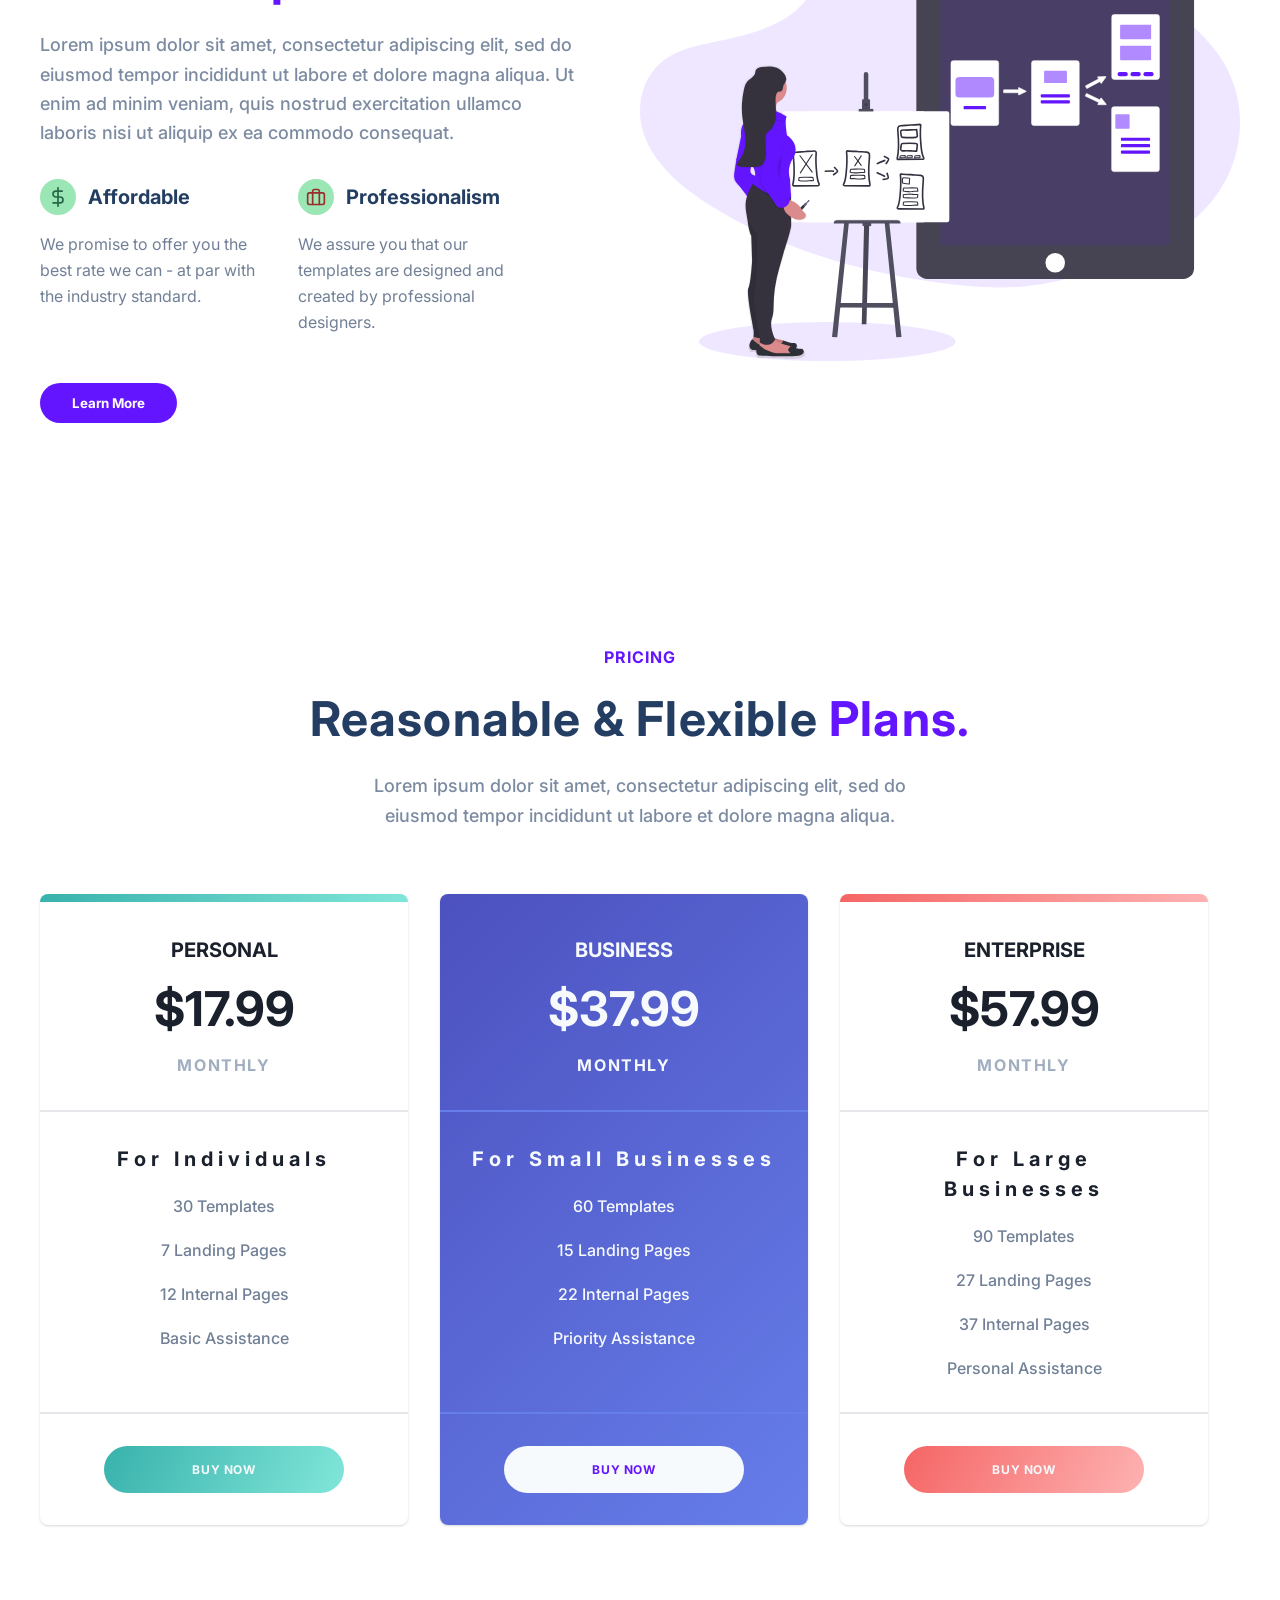
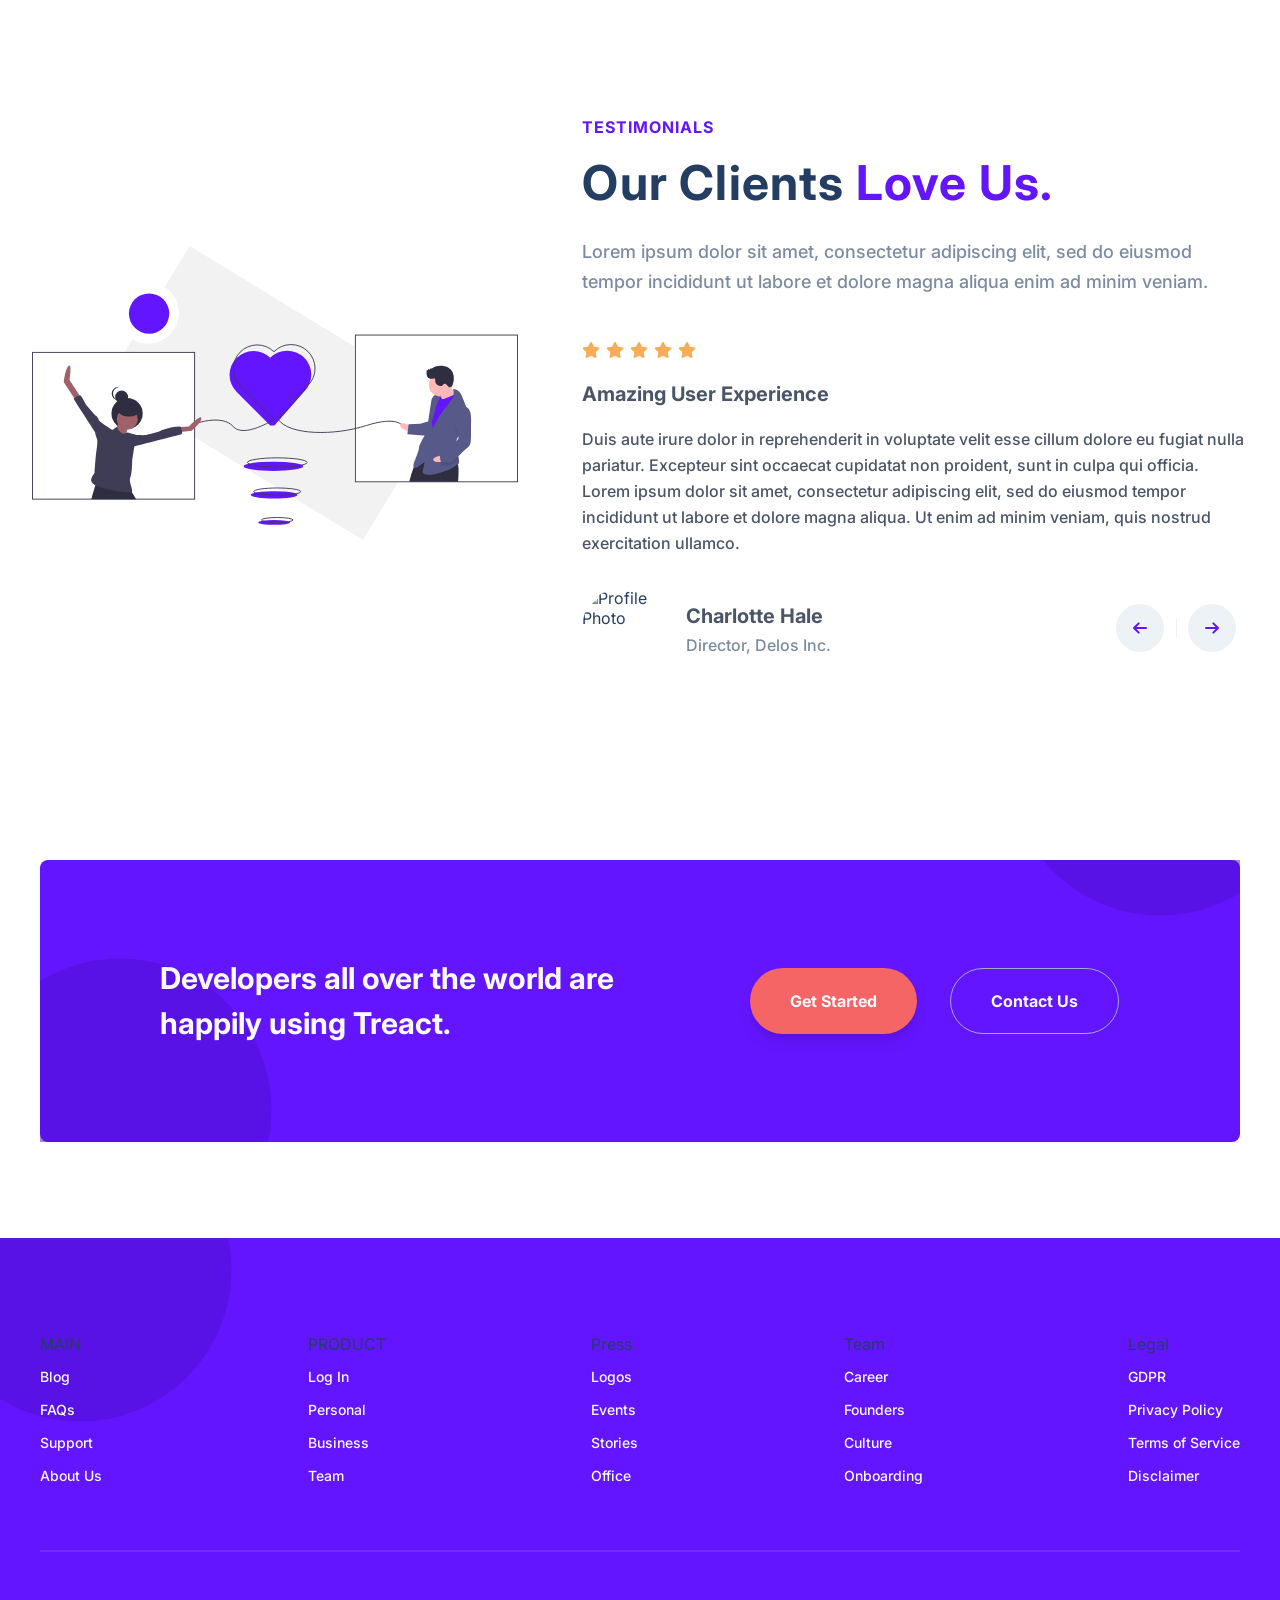
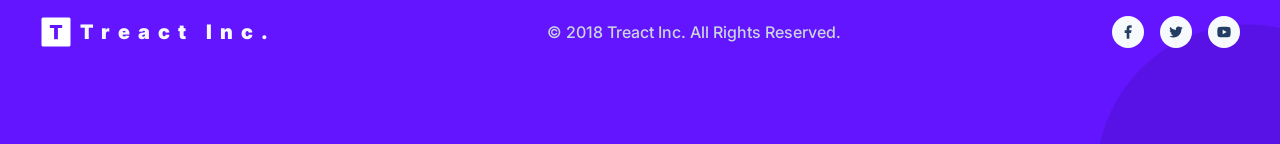
==== commit e1f7fa72: "Put finishing touches on" ====
--- a/Desktop/GitHub Repo/final-project/index.html
+++ b/Desktop/GitHub Repo/final-project/index.html
@@ -5,7 +5,8 @@
     <meta name="viewport" content="width=device-width, initial-scale=1.0">
     <title>Treact</title>
     <link rel="stylesheet" href="style.css">
-    <script src="https://kit.fontawesome.com/6487f0a3d4.js" crossorigin="anonymous"></script>
+    <script src="script.js"></script>
+    <link rel="stylesheet" href="https://cdnjs.cloudflare.com/ajax/libs/font-awesome/6.5.2/css/all.min.css" integrity="sha512-SnH5WK+bZxgPHs44uWIX+LLJAJ9/2PkPKZ5QiAj6Ta86w+fsb2TkcmfRyVX3pBnMFcV7oQPJkl9QevSCWr3W6A==" crossorigin="anonymous" referrerpolicy="no-referrer" />
 </head>
 <body>
     <section class="landing">
@@ -33,11 +34,11 @@
             </div>
         </nav>
         <div class="menu">
-            <button class="btn__menu btn__men--close()">
+            <button class="btn__menu btn__menu--close" onclick="closeMenu()">
                 <svg xmlns="http://www.w3.org/2000/svg" width="24" height="24" viewBox="0 0 24 24" fill="none" stroke="currentColor" stroke-width="2" stroke-linecap="round" stroke-linejoin="round" class="light___StyledCloseIcon-lj69nl-14 fASujC">
-            <line x1="18" y1="6" x2="6" y2="18"></line>
-            <line x1="6" y1="6" x2="18" y2="18"></line>
-          </svg>
+                    <line x1="18" y1="6" x2="6" y2="18"></line>
+                    <line x1="6" y1="6" x2="18" y2="18"></line>
+                </svg>
             </button>
             <div class="menu__links">
                 <a href="#about" class="menu__link" onclick="closeMenu()">About</a>
@@ -45,7 +46,7 @@
                 <a href="#pricing" class="menu__link" onclick="closeMenu()">Pricing</a>
                 <a href="#contact us" class="menu__link" onclick="closeMenu()">Contact Us</a>
                 <a href="#login" class="menu__link" onclick="closeMenu()">Login</a>
-                <a href="#signup" class="menu__link" onclick="closeMenu()">Sign up</a>
+                <a href="#signup" class="menu__link menu__link--primary" onclick="closeMenu()">Sign up</a>
             </div>
         </div>
         <header>
@@ -424,6 +425,7 @@
             <g transform="translate(300,300)">
             <path d="M153.6,-239C199.1,-209.8,236,-167.2,258.4,-118C280.9,-68.9,288.9,-13.1,281.2,40.4C273.5,93.9,250.1,145.2,214.7,186.1C179.3,226.9,131.9,257.4,80,272.6C28.2,287.8,-28.2,287.8,-80,272.6C-131.9,257.4,-179.3,226.9,-214.7,186.1C-250.1,145.2,-273.5,93.9,-281.2,40.4C-288.9,-13.1,-280.9,-68.9,-258.4,-118C-236,-167.2,-199.1,-209.8,-153.6,-239C-108.1,-268.3,-54.1,-284.1,0,-284.1C54.1,-284.1,108.1,-268.3,153.6,-239Z" fill="rgba(80,17,204)"></path>
         </g>
+        </svg>
         <svg viewBox="0 0 600 600" class="footer__blob--2">
             <g transform="translate(300,300)">
             <path d="M153.6,-239C199.1,-209.8,236,-167.2,258.4,-118C280.9,-68.9,288.9,-13.1,281.2,40.4C273.5,93.9,250.1,145.2,214.7,186.1C179.3,226.9,131.9,257.4,80,272.6C28.2,287.8,-28.2,287.8,-80,272.6C-131.9,257.4,-179.3,226.9,-214.7,186.1C-250.1,145.2,-273.5,93.9,-281.2,40.4C-288.9,-13.1,-280.9,-68.9,-258.4,-118C-236,-167.2,-199.1,-209.8,-153.6,-239C-108.1,-268.3,-54.1,-284.1,0,-284.1C54.1,-284.1,108.1,-268.3,153.6,-239Z" fill="rgba(80,17,204)"></path>
--- a/Desktop/GitHub Repo/final-project/style.css
+++ b/Desktop/GitHub Repo/final-project/style.css
@@ -56,6 +56,10 @@
     cursor: pointer;
 }
 
+div {
+    display: block;
+}
+
 
 /* 
 
@@ -65,8 +69,7 @@
 
 nav {
     display: flex;
-    justify-content: space-between;
-    align-items: center;
+    padding-top: 32px;
 }
 
 .nav__logo {
@@ -106,6 +109,7 @@
     padding-top: 4px;
     margin: 0 24px;
     border-bottom: 2px solid transparent;
+    position: relative;
 }
 
 .login {
@@ -121,6 +125,7 @@
     color: white;
     line-height: 1.5;
     border: none;
+    transition: all 300ms ease; 
 }
 
 .btn__menu {
@@ -133,7 +138,8 @@
 .menu {
     position: fixed;
     top: 0;
-    right: 0;
+    left: 0;
+    right: 00;
     height: 378px;
     margin: 24px 16px;
     padding: 32px;
@@ -168,7 +174,7 @@
 .menu__link--primary {
     color: #f7fafc;
     padding: 12px 32px;
-    background: 6415ff;
+    background: #6415ff;
     border-radius: 500px;
     border: none;
 }
@@ -179,6 +185,34 @@
     right: 18px;
 }
 
+.menu--open .menu {
+    visibility: visible;
+    opacity: 1;
+    transform: translateX(0);
+}
+
+.btn__menu--close {
+    position: fixed;
+    top: 24px;
+    right: 18px;
+}
+
+
+.nav__link::after {
+    content: "";
+    position: absolute;
+    left: 0;
+    bottom: -6px;
+    height: 2px;
+    width: 100%;
+    background: #6415ff;
+    transition: all 300ms ease;
+    opacity: 0;
+}
+
+.nav__link:hover::after {
+    opacity: 1;
+}
 
 /*
 
@@ -879,6 +913,12 @@
     height: 20px;
 }
 
+.fa-star {
+    color: rgb(246 173 85);
+    display: inline-block;
+    height: 1.25rem;
+    width: 1.25rem;
+}
 
 
 /*
@@ -1042,6 +1082,8 @@
     font-weight: 500;
     position: relative;
     cursor: pointer;
+    display: inline-block;
+    text-decoration: none;
 }
 
 .footer__divider {
@@ -1104,7 +1146,21 @@
 }
 
 
-
+.footer__column--link::after {
+    content: "";
+    position: absolute;
+    left: 0;
+    bottom: -6px;
+    height: 2px;
+    width: 100%;
+    background: #fff;
+    transition: all 300ms ease;
+    opacity: 0;
+}
+
+.footer__column--link:hover::after {
+    opacity: 1;
+}
 
 
 /*
@@ -1182,5 +1238,17 @@
 
     .header__description--para {
     font-size: 16px;
-}
+    }
+
+    .testimonials__description {
+    padding-left: 48px;
+    }
+
+    #testimonials .section__title {
+    font-size: 36px;
+    }
+
+    .section__para {
+        font-size: 16px;
+    }
 }
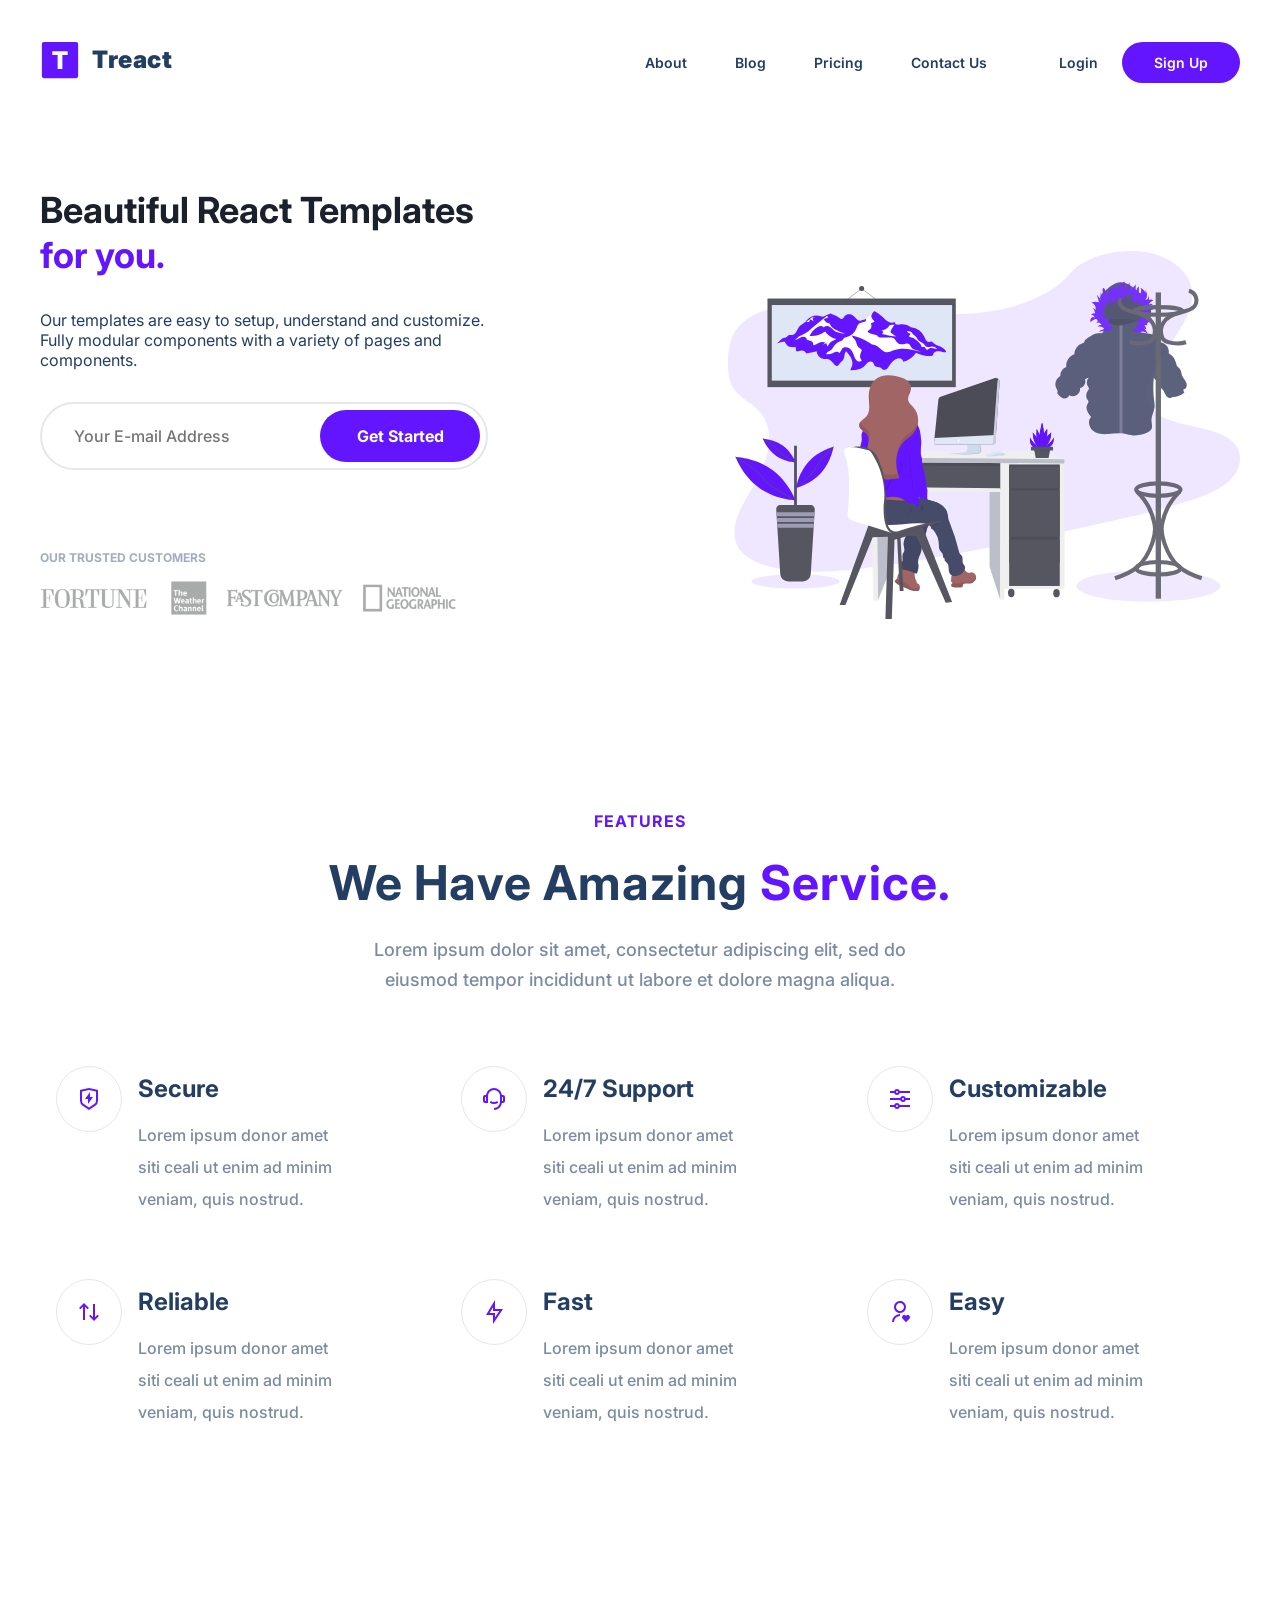
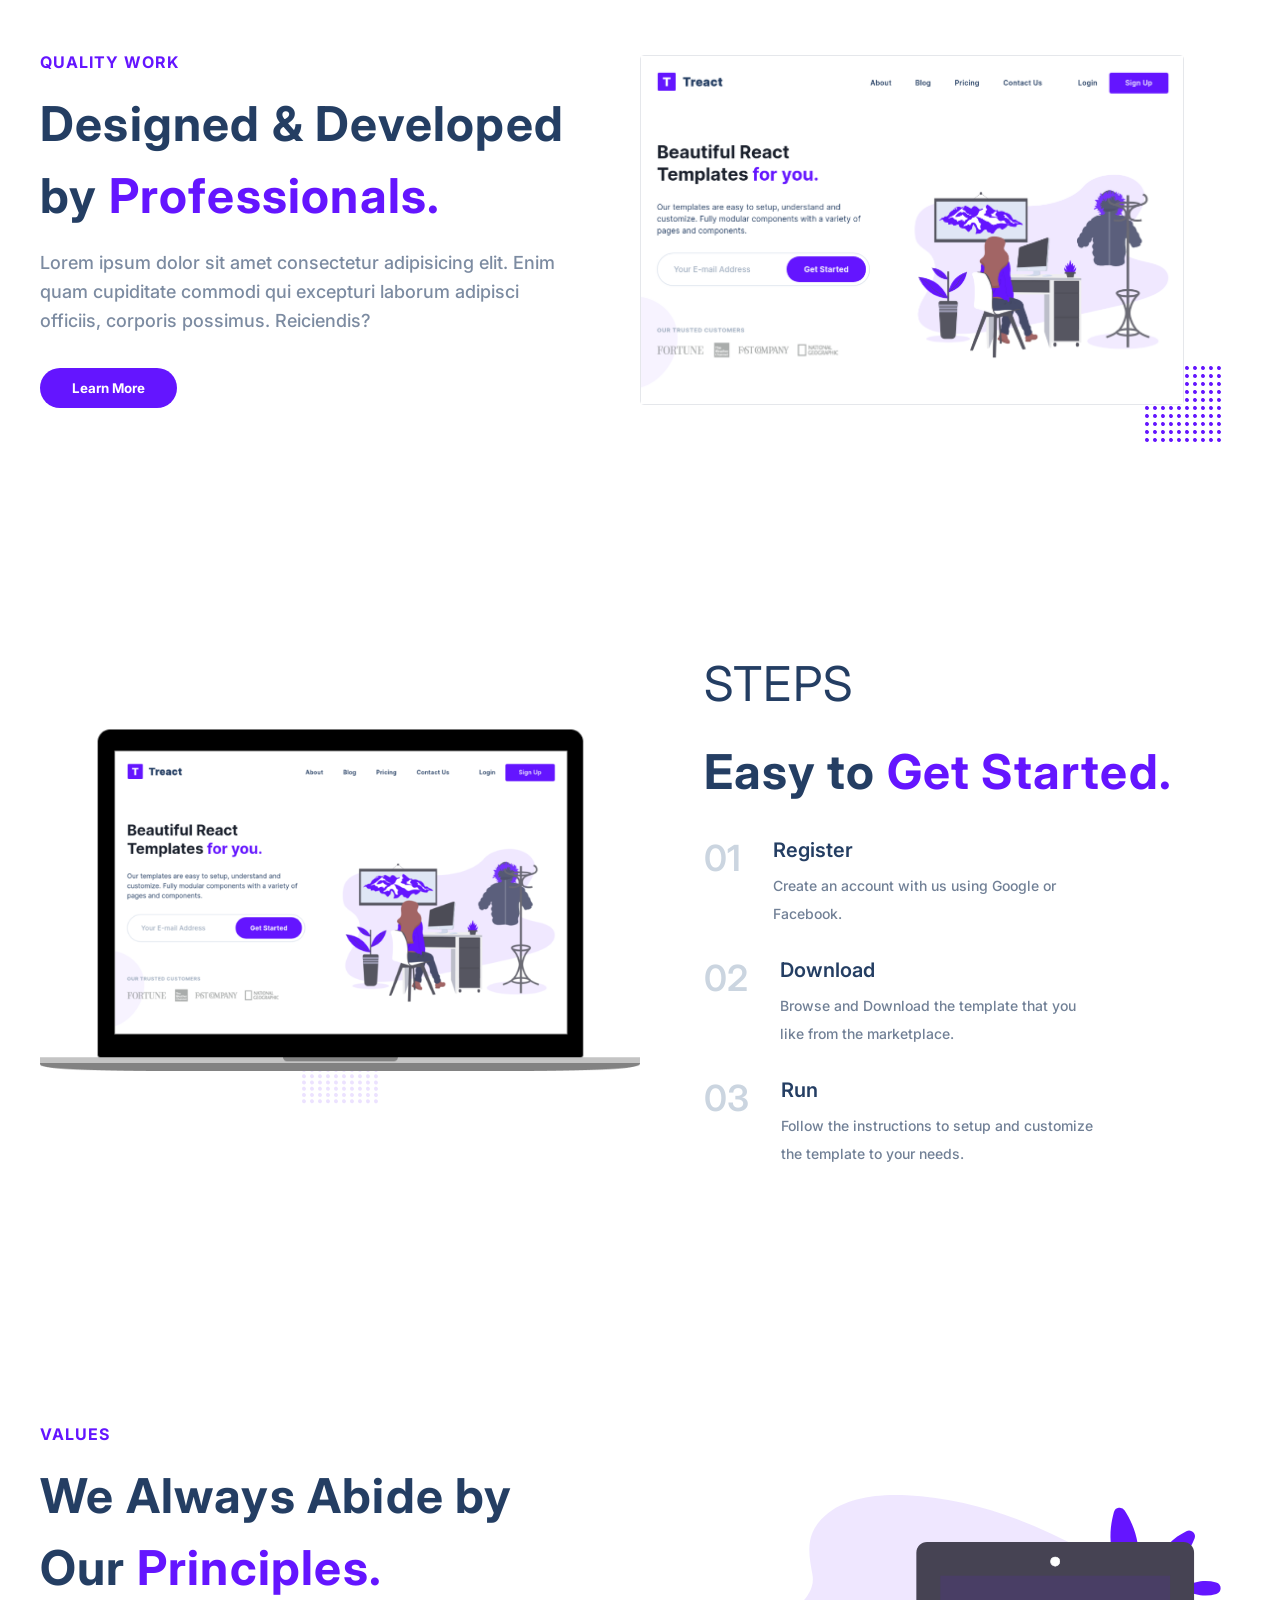
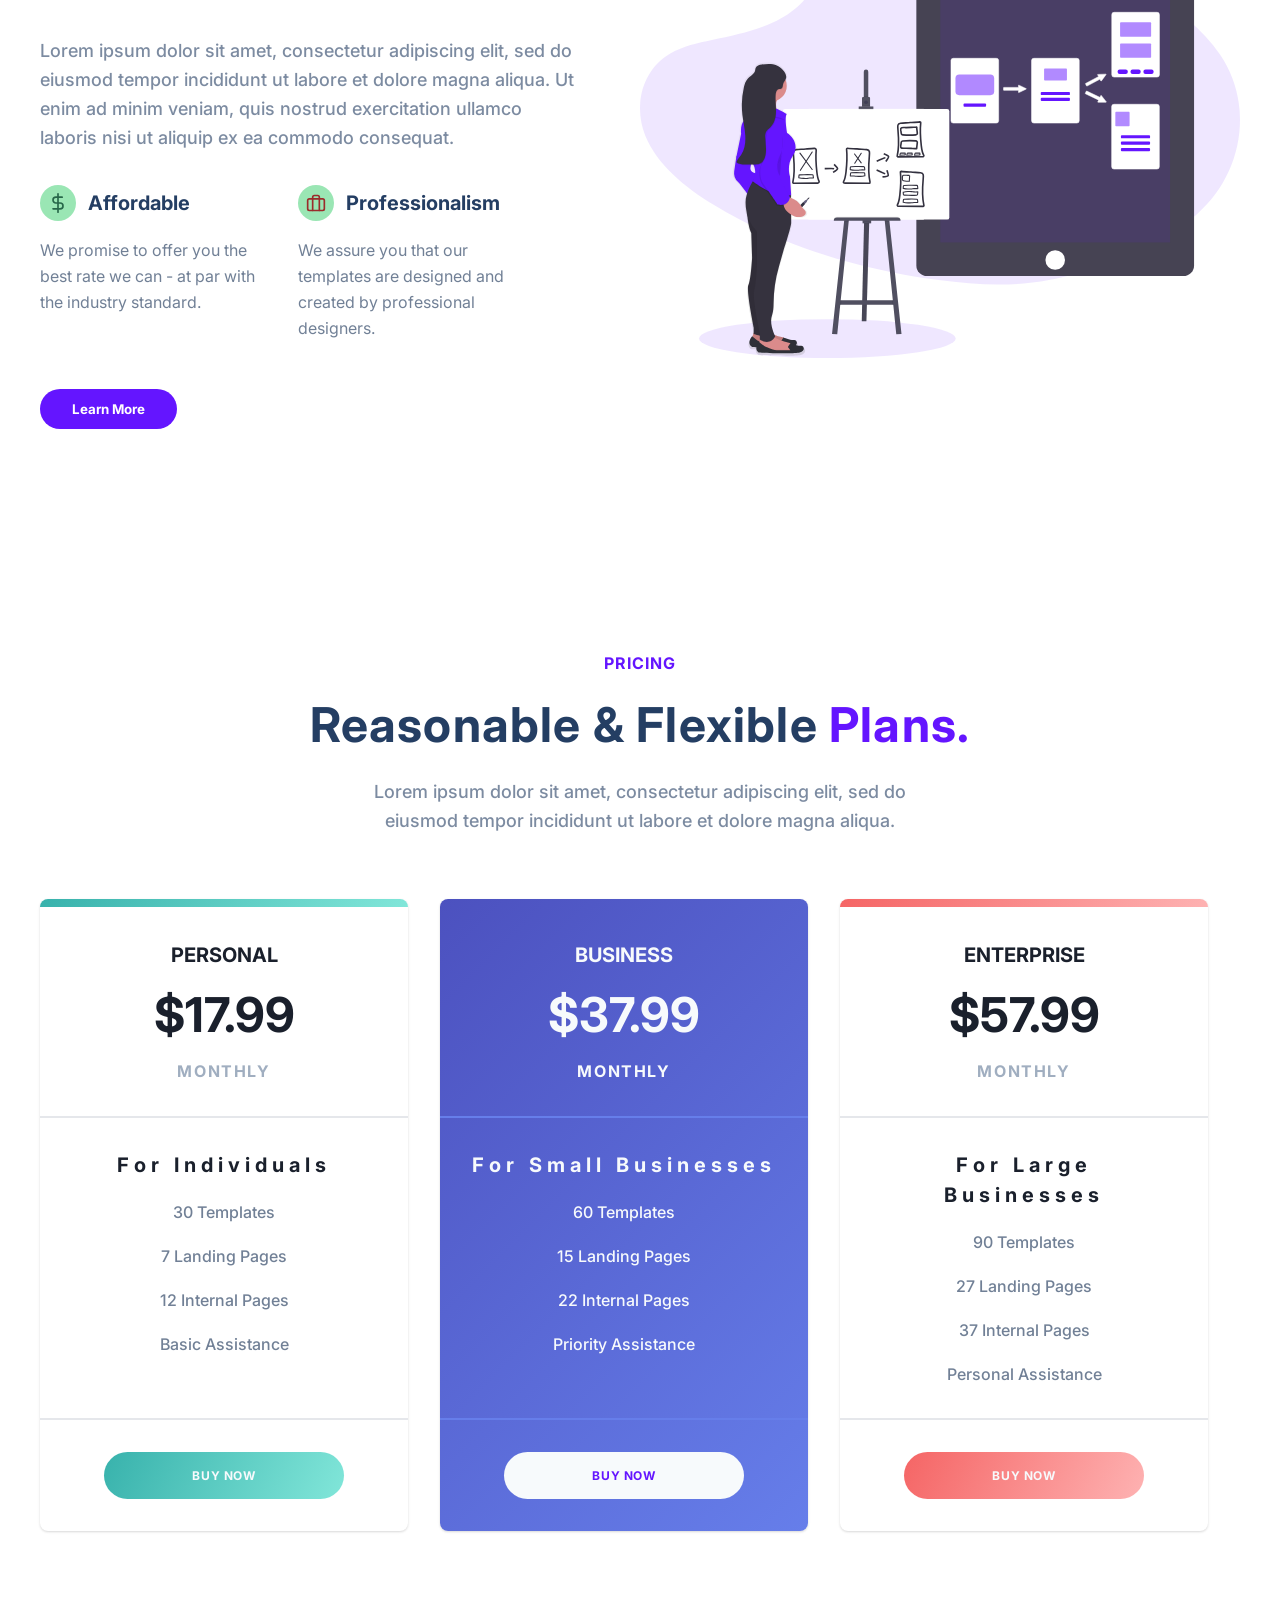
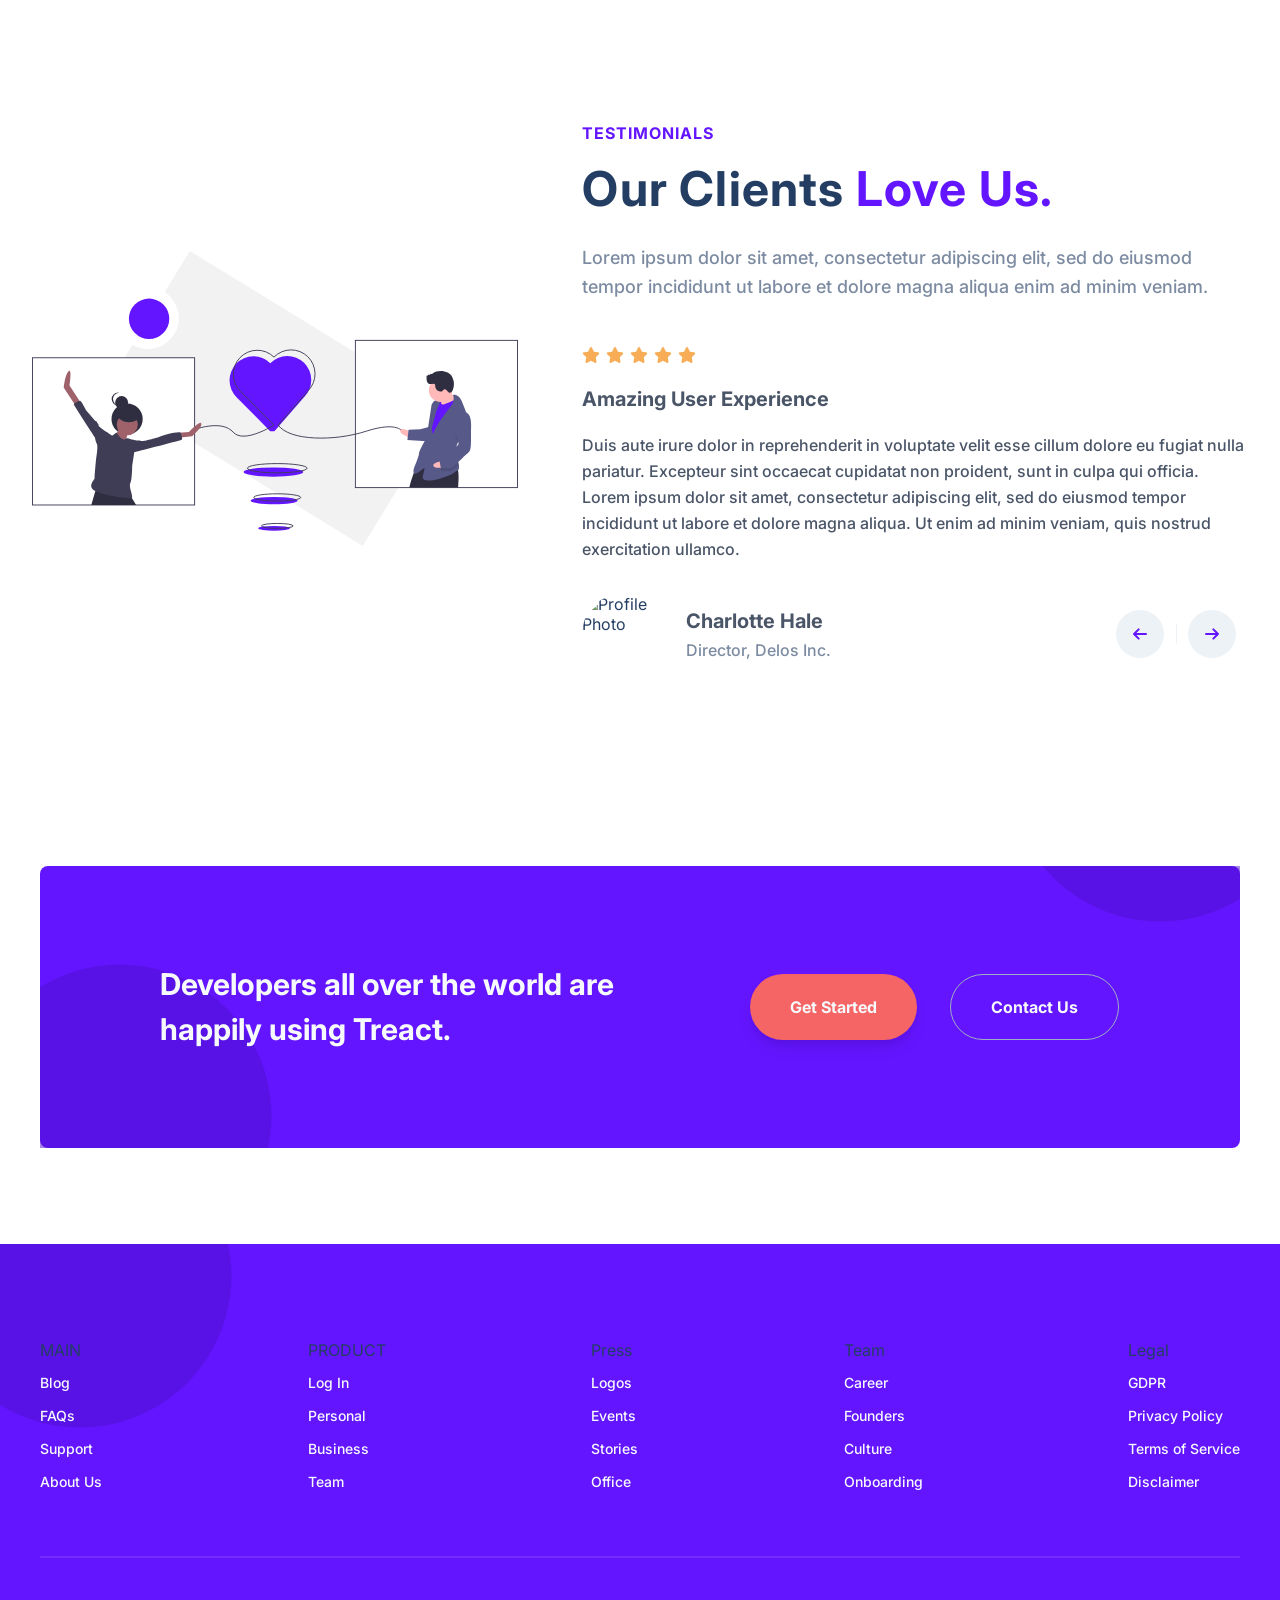
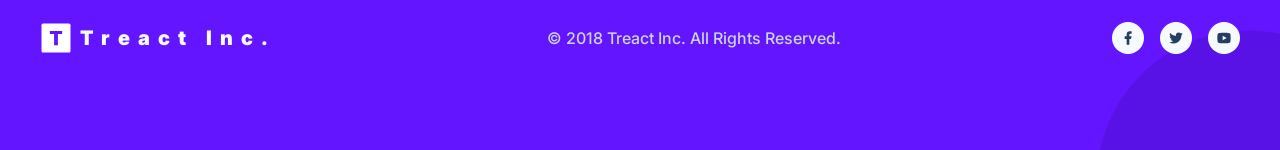
==== commit d9b4e0e9: "Ready to submit for review" ====
--- a/Desktop/GitHub Repo/final-project/index.html
+++ b/Desktop/GitHub Repo/final-project/index.html
@@ -75,7 +75,7 @@
     </section>
 
     <main>
-        <section class="features">
+        <section id="features">
             <div class="container">
                 <div class="row__narrow">
                     <h4 class="section__tag">FEATURES</h4>
--- a/Desktop/GitHub Repo/final-project/style.css
+++ b/Desktop/GitHub Repo/final-project/style.css
@@ -378,6 +378,11 @@
     font-weight: 500;
 }
 
+#features .row {
+    display: flex;
+    flex-direction: column;
+    align-items: center;
+}
 
 /*
 
@@ -522,6 +527,11 @@
 VALUES
 
 */
+
+#values .section__title {
+    margin-bottom: 32px;
+    margin-top: 16px;
+}
 
 
 #values .row {
@@ -1251,4 +1261,169 @@
     .section__para {
         font-size: 16px;
     }
+
+    .testimonials .container {
+        padding-top: 5rem;
+        padding-bottom: 5rem;
+    }
+
+    .features {
+        max-width: 768px;
+    }
+
+    .values__list {
+        max-width: 20rem;
+        flex-direction: column;
+    }
+
+    .plans {
+        flex-direction: column;
+        align-items: center;
+    }
+
+    #start .container {
+        padding-top: 5rem;
+        padding-bottom: 5rem;
+    }
+
+    .start__row {
+        flex-direction: column;
+    }
+
+    .start__title {
+        text-align: center;
+        width: 100%;
+        max-width: 512px;
+    }
+
+    .start__buttons {
+        display: flex;
+        justify-content: center;
+        width: auto;
+        margin-top: 24px;
+    }
+}
+
+
+@media (max-width: 768px) {
+    #testimonials .row {
+        flex-direction: column;
+    }
+
+    .features {
+        justify-content: center;
+    }
+
+    .feature {
+        width: auto;
+        max-width: 384px;
+    }
+
+    #quality .row,
+    #values .row {
+        flex-direction: column-reverse;
+    }
+
+    .quality__description,
+    .quality__img--wrapper,
+    .steps__description,
+    .steps__img--wrapper,
+    .values__description,
+    .values__img,
+    .testimonials__description,
+    .testimonials__img {
+        width: 100%;
+        max-width: 448px;
+    }
+
+    #steps .row {
+        flex-direction: column;
+    }
+
+    .values__list {
+        margin-left: auto;
+        margin-right: auto;
+    }
+
+    .values__description,
+    .quality__description,
+    .steps__description,
+    .testimonials__description {
+        padding: 0;
+        margin-top: 64px;
+        text-align: center;
+    }
+
+    .footer__columns {
+        justify-content: flex-start;
+    }
+
+    .footer__column {
+        width: calc(100% /3);
+    }
+}
+
+@media (max-width: 640px) {
+    #features .section__title,
+    #pricing .section__title {
+        font-size: 36px;
+    }
+
+    #features .section__title,
+    #pricing .section__title {
+        text-align: center;
+    }
+
+    .section__title {
+        line-height: 1.25;
+        font-size: 30px;
+    }
+
+    .container {
+        padding: 80px 0;
+    }
+
+    #pricing .row {
+        margin-top: 40px;
+    }
+
+    .start__container {
+        padding: 80px 0;
+    }
+
+    .start__title {
+        font-size: 24px;
+    }
+
+    .start__buttons {
+        flex-direction: column;
+    }
+
+    .start__button:nth-child(1) {
+        margin-right: 0;
+    }
+
+    .start__button:nth-child(2) {
+        margin-top: 16px;
+    }
+
+    .start__button {
+        padding: 12px 24px;
+        font-size: 14px;
+    }
+
+    .btn {
+        line-height: 1.5;
+    }
+
+    .footer__columns {
+        justify-content: center;
+    }
+
+    .footer__column {
+        width: auto;
+        padding: 0 16px;
+        text-align: center;
+        align-items: center;
+    }
 }
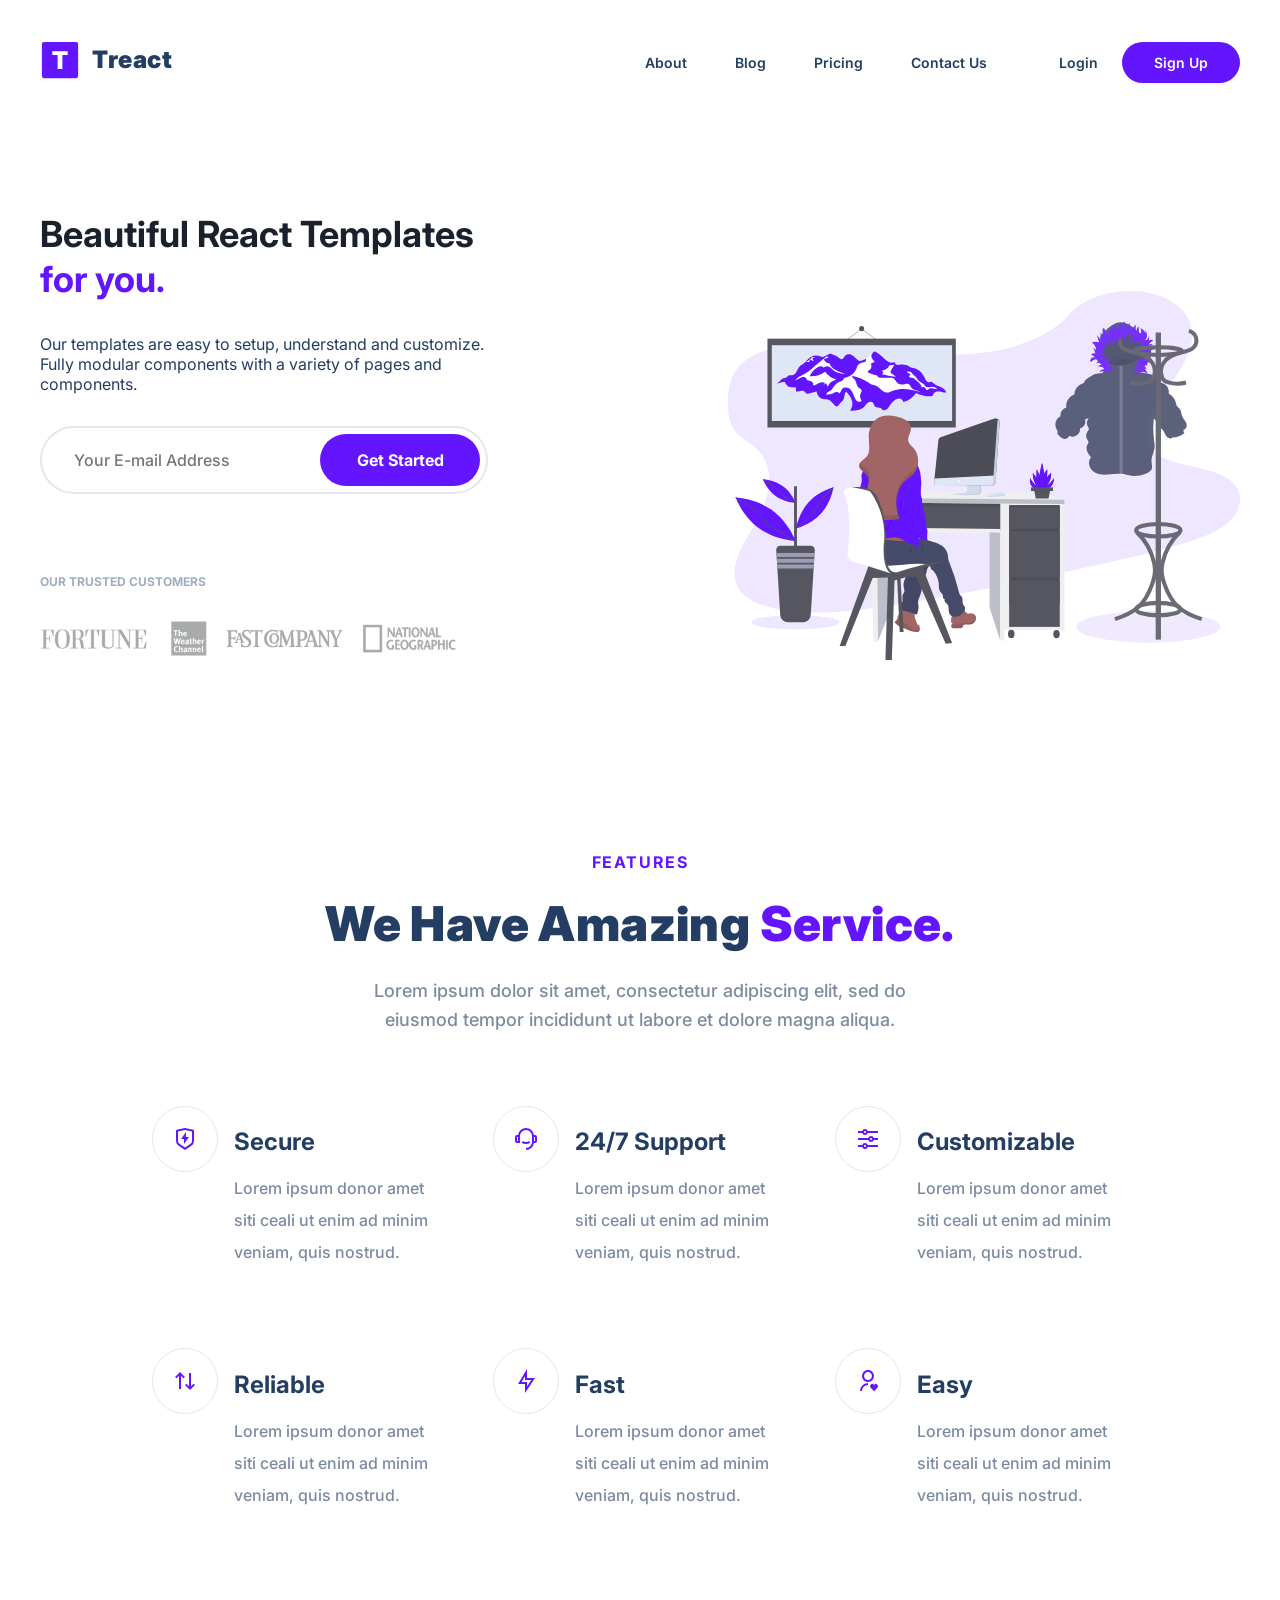
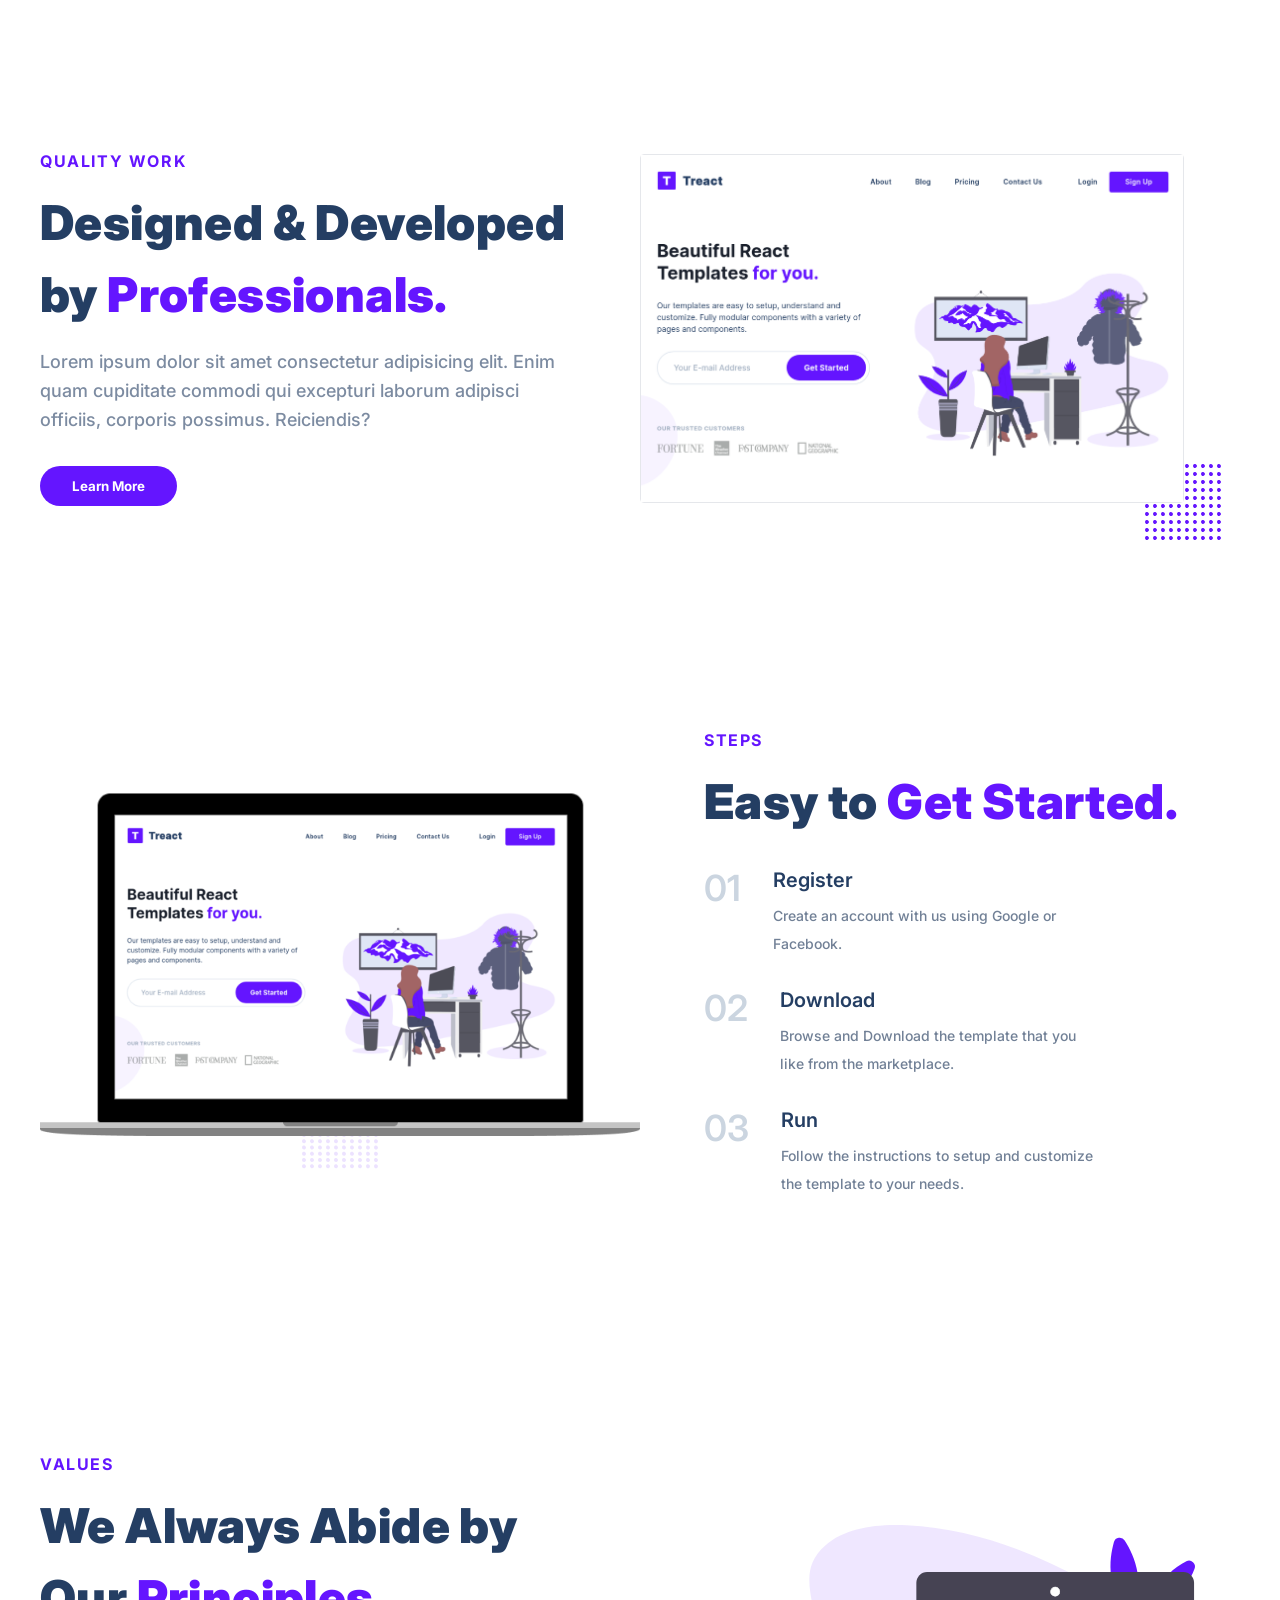
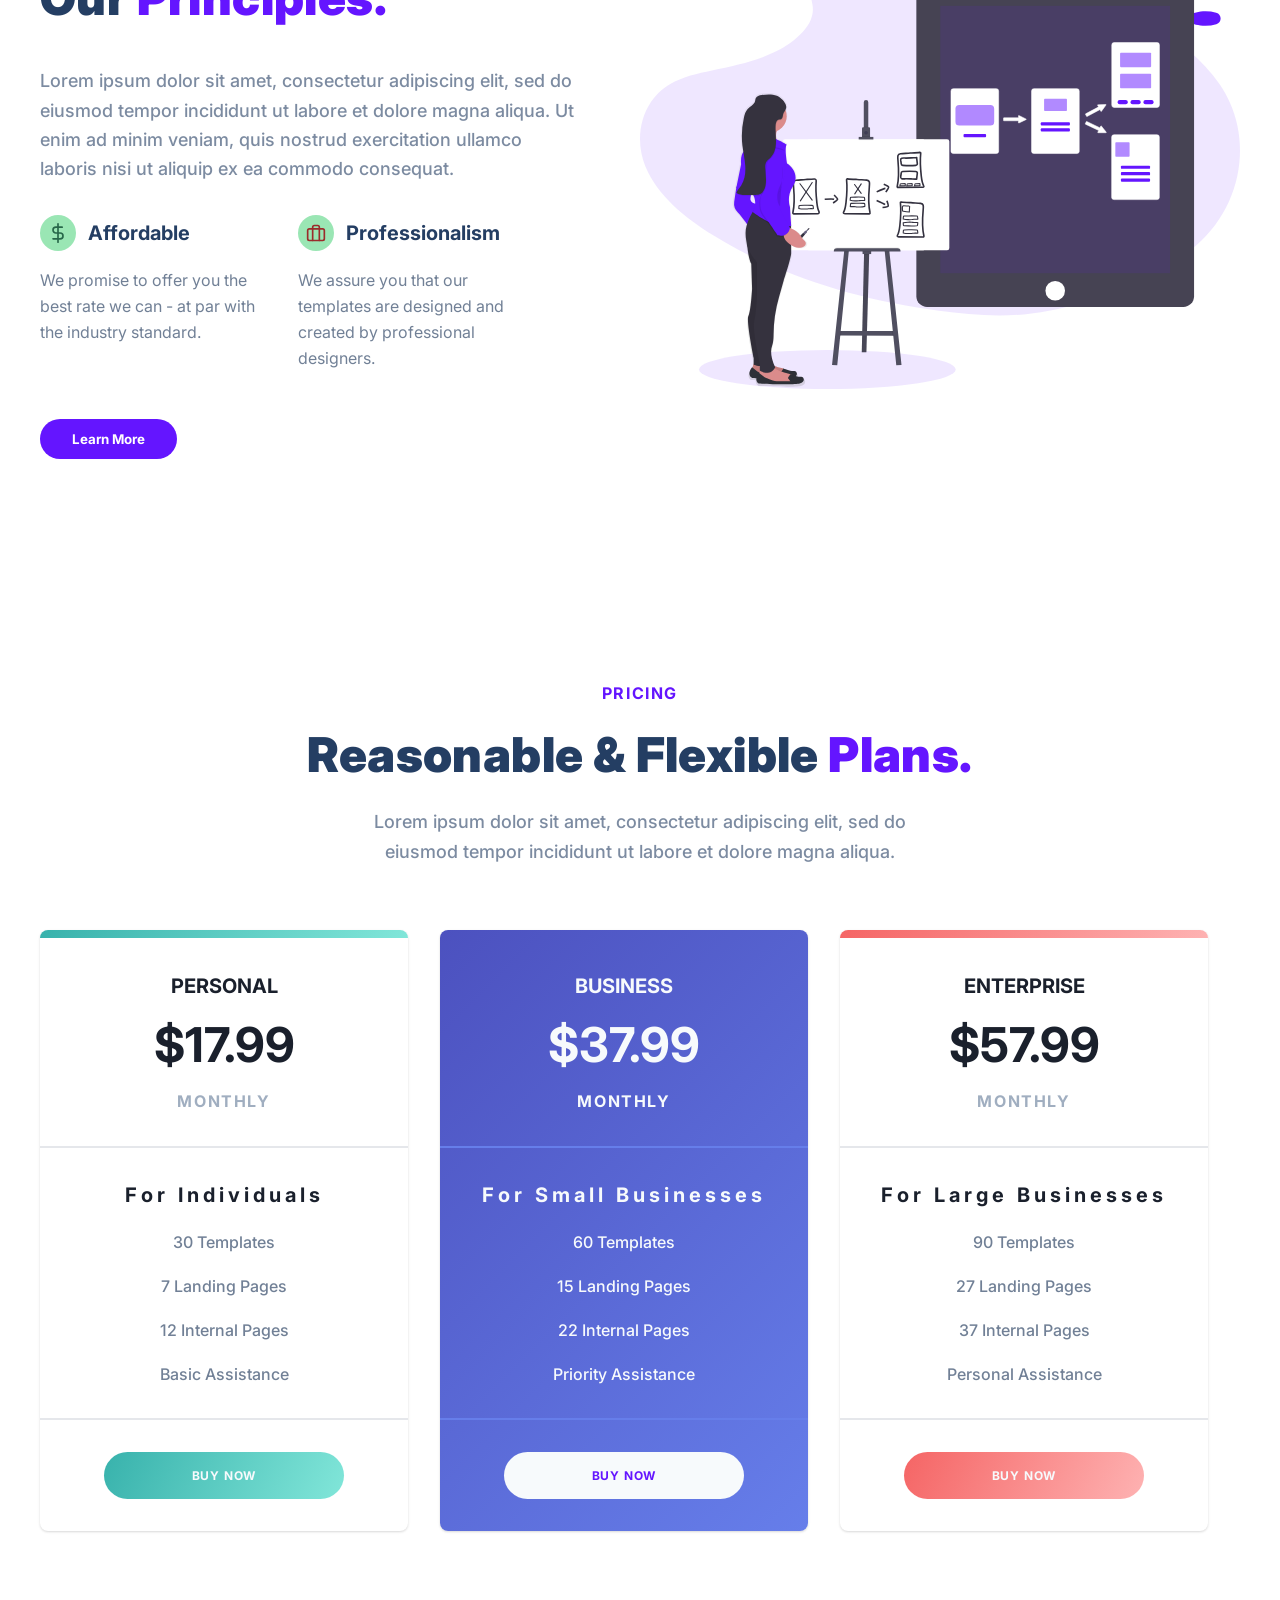
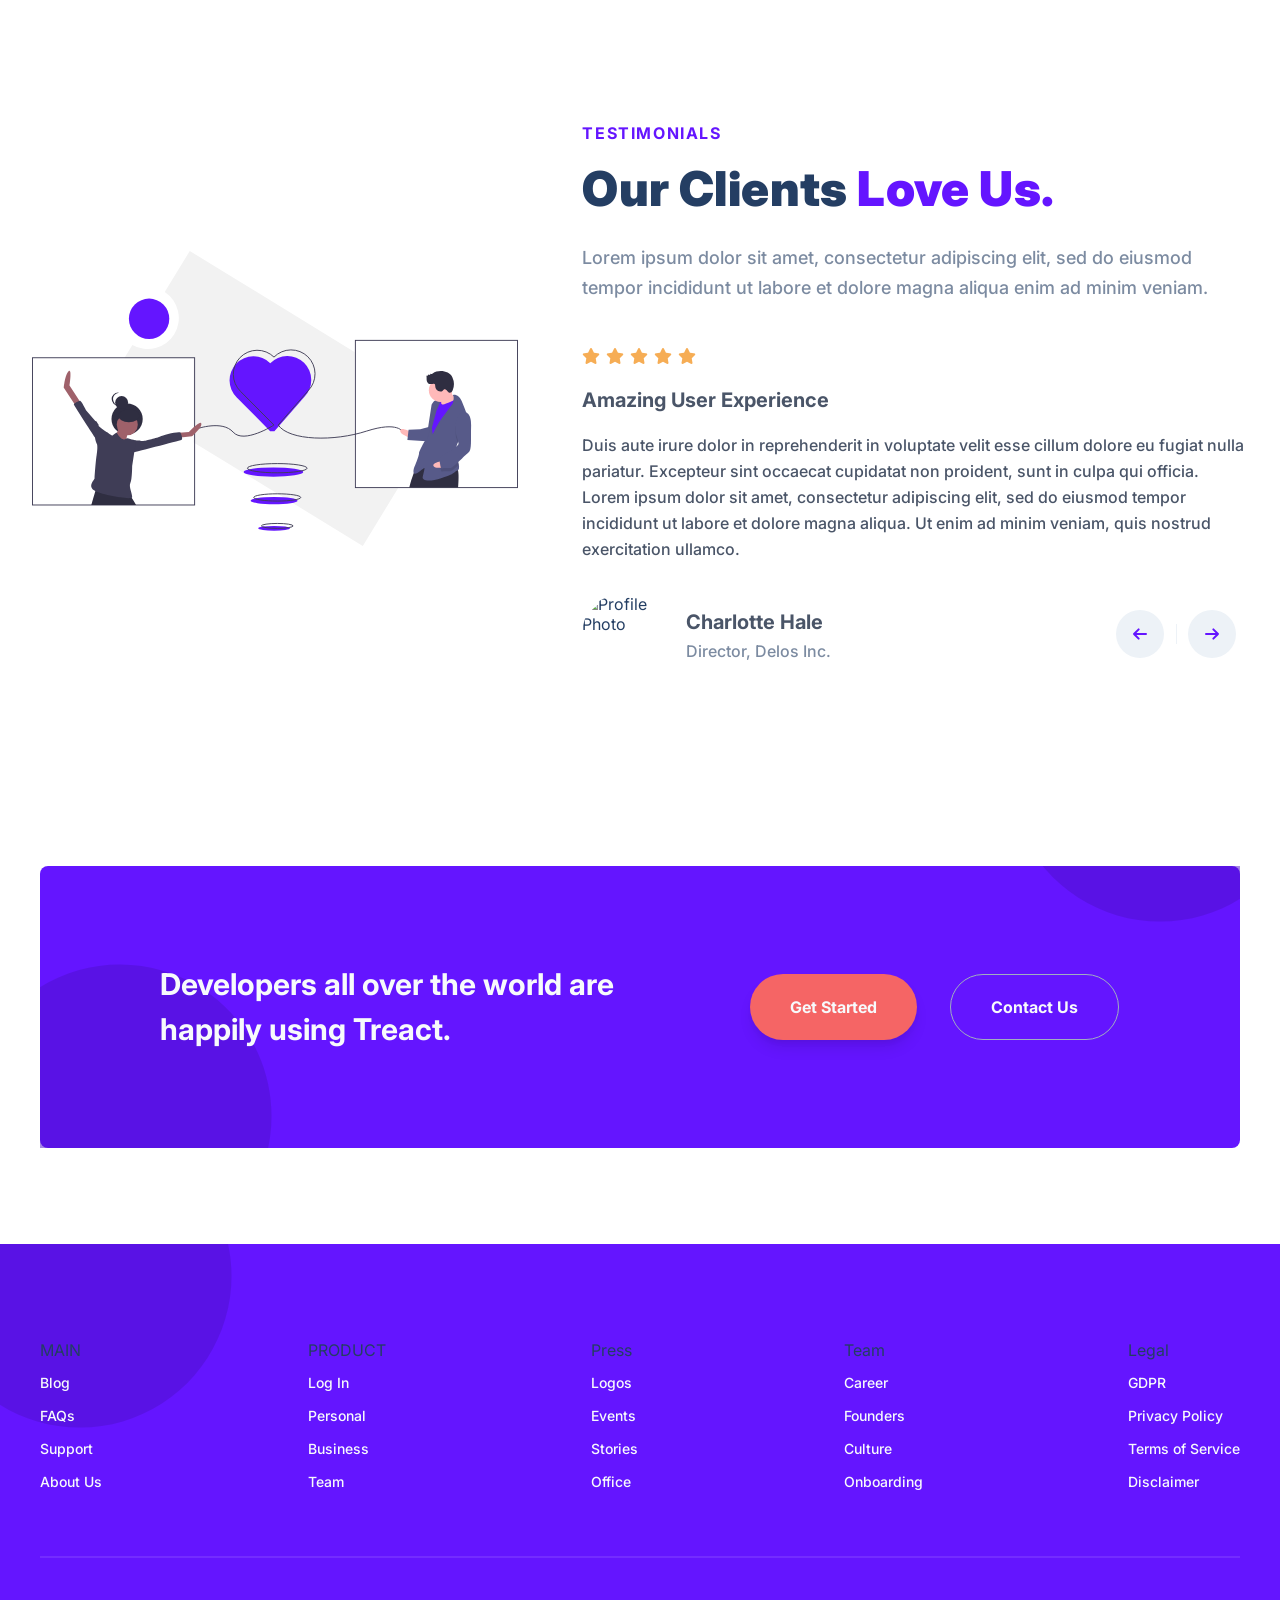
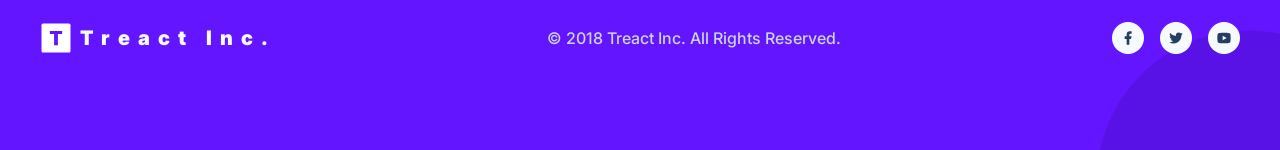
==== commit a1811399: "Finishing Touches" ====
--- a/Desktop/GitHub Repo/final-project/index.html
+++ b/Desktop/GitHub Repo/final-project/index.html
@@ -200,7 +200,7 @@
                             </svg>
                     </figure>
                     <div class="steps__description">
-                        <div class="section__title">STEPS</div>
+                        <div class="section__tag">STEPS</div>
                         <h2 class="section__title">Easy to <span class="purple">Get Started.</span></h2>
                         <div class="step">
                             <div class="step__number">01</div>
--- a/Desktop/GitHub Repo/final-project/style.css
+++ b/Desktop/GitHub Repo/final-project/style.css
@@ -14,6 +14,47 @@
     margin: 0 auto;
 }
 
+h1 {
+    display: block;
+    font-size: 2em;
+    margin-block-start: 0.67em;
+    margin-block-end: 0.67em;
+    margin-inline-start: 0px;
+    margin-inline-end: 0px;
+    font-weight: bold;
+    unicode-bidi: isolate;
+}
+
+h2 {
+    display: block;
+    font-size: 1.5rem;
+    margin-block-start: 0.83rem;
+    margin-block-end: 0.83rem;
+    margin-inline-start: 0px;
+    font-weight: bold;
+    unicode-bidi: isolate;
+}
+
+h3 {
+    display: block;
+    font-size: 1.17rem;
+    margin-block-start: 1rem;
+    margin-block-end: 1rem;
+    margin-inline-start: 0px;
+    margin-inline-end: 0px;
+    font-weight: bold;
+    unicode-bidi: isolate;
+}
+
+p {
+    display: block;
+    margin-block-start: 1rem;
+    margin-block-end: 1rem;
+    margin-inline-start: 0px;
+    margin-inline-end: 0px;
+    unicode-bidi: isolate;
+}
+
 a {
     display: inline;
     text-decoration: none;
@@ -47,9 +88,9 @@
 }
 
 .row__narrow {
-    display: flex;
-    flex-direction: column;
-    align-items: center;
+    width: 100%;
+    max-width: 1024px;
+    margin: 0 auto;
 }
 
 button {
@@ -282,14 +323,20 @@
 
 .header__img {
     width: 100%;
-    max-width: 60%;
 }
 
 .header__img--wrapper {
     width: calc(100% - 40%);
 }
 
-
+.section__title {
+    font-size: 48px;
+    font-weight: 900;
+    color: rgb(36, 62, 99);
+    line-height: 1.5;
+    margin: 16px 0;
+    letter-spacing: 0.025rem;
+}
 
 
 /*
@@ -305,7 +352,7 @@
 .section__tag {
     font-size: 16px;
     color: #6415ff;
-    letter-spacing: 1px;
+    letter-spacing: 1.6px;
     font-weight: 700;
     text-transform: uppercase;
 }
@@ -315,14 +362,6 @@
     text-align: center;
 }
 
-.section__title {
-    font-size: 48px;
-    font-weight: 900px;
-    color: rgb(36, 62, 99);
-    line-height: 1.5;
-    margin: 16px 0;
-    letter-spacing: 0.025em;
-}
 
 #features .section__para {
     text-align: center;
@@ -378,7 +417,7 @@
     font-weight: 500;
 }
 
-#features .row {
+#features .row__narrow {
     display: flex;
     flex-direction: column;
     align-items: center;
@@ -437,6 +476,10 @@
     fill: rgb(100, 21, 255);
     z-index: 0;
     display: block;
+}
+
+#quality .section__para {
+    margin: 0;
 }
 
 
@@ -515,6 +558,7 @@
     font-size: 14px;
     color: #718096;
     margin-top: 12px;
+    margin-bottom: 0;
     font-weight: 500;
     line-height: 2;
 
@@ -600,6 +644,11 @@
     background-color: #9ae6b4;
 }
 
+.value:nth-of-type(1) {
+    margin-top: 32px;
+    margin-right: 32px;
+}
+
 .value__img--wrapper {
     border-radius: 50%;
     display: flex;
@@ -625,6 +674,7 @@
 #pricing .section__para {
     max-width: 576px;
     text-align: center;
+    margin: 0;
 }
 
 .plans {
@@ -712,7 +762,7 @@
 
 .plan__duration {
     font-size: 16px;
-    letter-spacing: 0.1em;
+    letter-spacing: 0.1rem;
 }
 
 .plan:nth-child(1) .plan__middle,
@@ -736,7 +786,7 @@
     font-size: 20px;
     font-weight: 700;
     line-height: 1.5;
-    letter-spacing: 0.25em;
+    letter-spacing: 0.25rem;
 }
 
 .plan__feature {
@@ -767,7 +817,7 @@
     padding-bottom: 1rem;
     font-size: 0.75rem;
     text-transform: uppercase;
-    letter-spacing: 0.05em;
+    letter-spacing: 0.05rem;
 }
 
 .plan:nth-child(2)
@@ -849,15 +899,11 @@
     margin-top: 1rem;
     font-size: 1.25rem;
     font-weight: 700;
-}
-
-.testimonial__para {
-    margin-top: 1rem;
-    margin-bottom: 2rem;
-    font-weight: 500;
-    line-height: 1.625rem;
-    font-size: 16px;
-    color: rgb(74 85 104);
+    margin-bottom: 0;
+}
+
+#testimonials .section__para {
+    margin: 0;   
 }
 
 .testimonial__bottom {
@@ -874,6 +920,11 @@
     width: 80px;
     height: 80px;
     border-radius: 50%;
+}
+
+.testimonials__img,
+.testimonials__description {
+    width: 50%;
 }
 
 .testimonial__details {
@@ -896,6 +947,15 @@
 .testimonial__buttons {
     display: flex;
     align-items: center;
+}
+
+.testimonial__para {
+    margin-top: 1rem;
+    margin-bottom: 32px;
+    font-weight: 500;
+    line-height: 1.625rem;
+    font-size: 16px;
+     color: rgb(74 85 104);
 }
 
 .testimonial__button {
@@ -930,6 +990,14 @@
     width: 1.25rem;
 }
 
+.fa-solid,
+.fas {
+    font-weight: 900;
+}
+
+.fa-star:before {
+    content: "\f005";
+}
 
 /*
 
@@ -1105,8 +1173,8 @@
 
 .footer__bottom {
     display: flex;
-    justify-content: space-between;
-    align-items: center;
+    align-items: center;
+    justify-content: space-between; 
 }
 
 .footer__logo {
@@ -1208,9 +1276,9 @@
     }
 
     .steps__grid {
-    height: 5rem;
-    width: 5rem;
-    bottom: -50px;
+        height: 5rem;
+        width: 5rem;
+        bottom: -50px;
     }
 
     .plan__bottom {
@@ -1238,6 +1306,10 @@
         align-items: center;
     }
 
+    h1 {
+        font-size: 30px;
+    }
+
     .btn__menu {
         display: block;
     }
@@ -1247,15 +1319,29 @@
     }
 
     .header__description--para {
-    font-size: 16px;
+        font-size: 16px;
+    }
+
+    .header__description {
+        text-align: center;
+        display: flex;
+        flex-direction: column;
+        align-items: center;
+    }
+
+    .header__description,
+    .header__img--wrapper {
+        width: 100%;
+        max-width: 512px;
+        margin: 0 auto;
     }
 
     .testimonials__description {
-    padding-left: 48px;
+        padding-left: 48px;
     }
 
     #testimonials .section__title {
-    font-size: 36px;
+        font-size: 36px;
     }
 
     .section__para {
@@ -1302,6 +1388,18 @@
         width: auto;
         margin-top: 24px;
     }
+
+    #features .section__title,
+    #pricing .section__title {
+        font-size: 48px;
+    }
+
+    .feature__row {
+        padding: 32px 8px;
+        margin: 0 16px;
+    }
+
+    
 }
 
 
@@ -1326,7 +1424,6 @@
 
     .quality__description,
     .quality__img--wrapper,
-    .steps__description,
     .steps__img--wrapper,
     .values__description,
     .values__img,
@@ -1334,6 +1431,7 @@
     .testimonials__img {
         width: 100%;
         max-width: 448px;
+        text-align: center;
     }
 
     #steps .row {
@@ -1354,6 +1452,18 @@
         text-align: center;
     }
 
+    .quality__description,
+    .quality__img--wrapper,
+    steps__description,
+    steps__img--wrapper,
+    .values__description,
+    .values__img,
+    .testimonials__description,
+    .testimonials__img {
+        width: 100%;
+        max-width: 448px;
+    }
+
     .footer__columns {
         justify-content: flex-start;
     }
@@ -1361,6 +1471,40 @@
     .footer__column {
         width: calc(100% /3);
     }
+
+    .step {
+        flex-direction: column;
+        align-items: center;
+    }
+
+    .value:nth-of-type(1) {
+        margin-right: 0px;
+    }
+
+    .value {
+        margin-right: 0px;
+        align-items: center;
+    }
+
+    .footer__bottom {
+        flex-direction: column;
+        align-items: center;
+    }
+
+    .footer__copyright,
+    .footer__socials {
+        margin-top: 32px;
+    }
+    
+    .section__title {
+        font-size: 36px;
+    }
+
+    .step__description {
+        margin-top: 12px;
+        margin-left: 0px;
+    }
+
 }
 
 @media (max-width: 640px) {
@@ -1426,4 +1570,21 @@
         text-align: center;
         align-items: center;
     }
+
+    #testimonials .section__title {
+        font-size: 30px;
+        line-height: 1.25;
+    }
+
+    .feature__row {
+        flex-direction: column;
+        align-items: center;
+        text-align: center;
+    }
+
+    .testimonial__bottom {
+        flex-direction: column;
+        align-items: center;
+        padding-top: 4px;
+    }
 }
